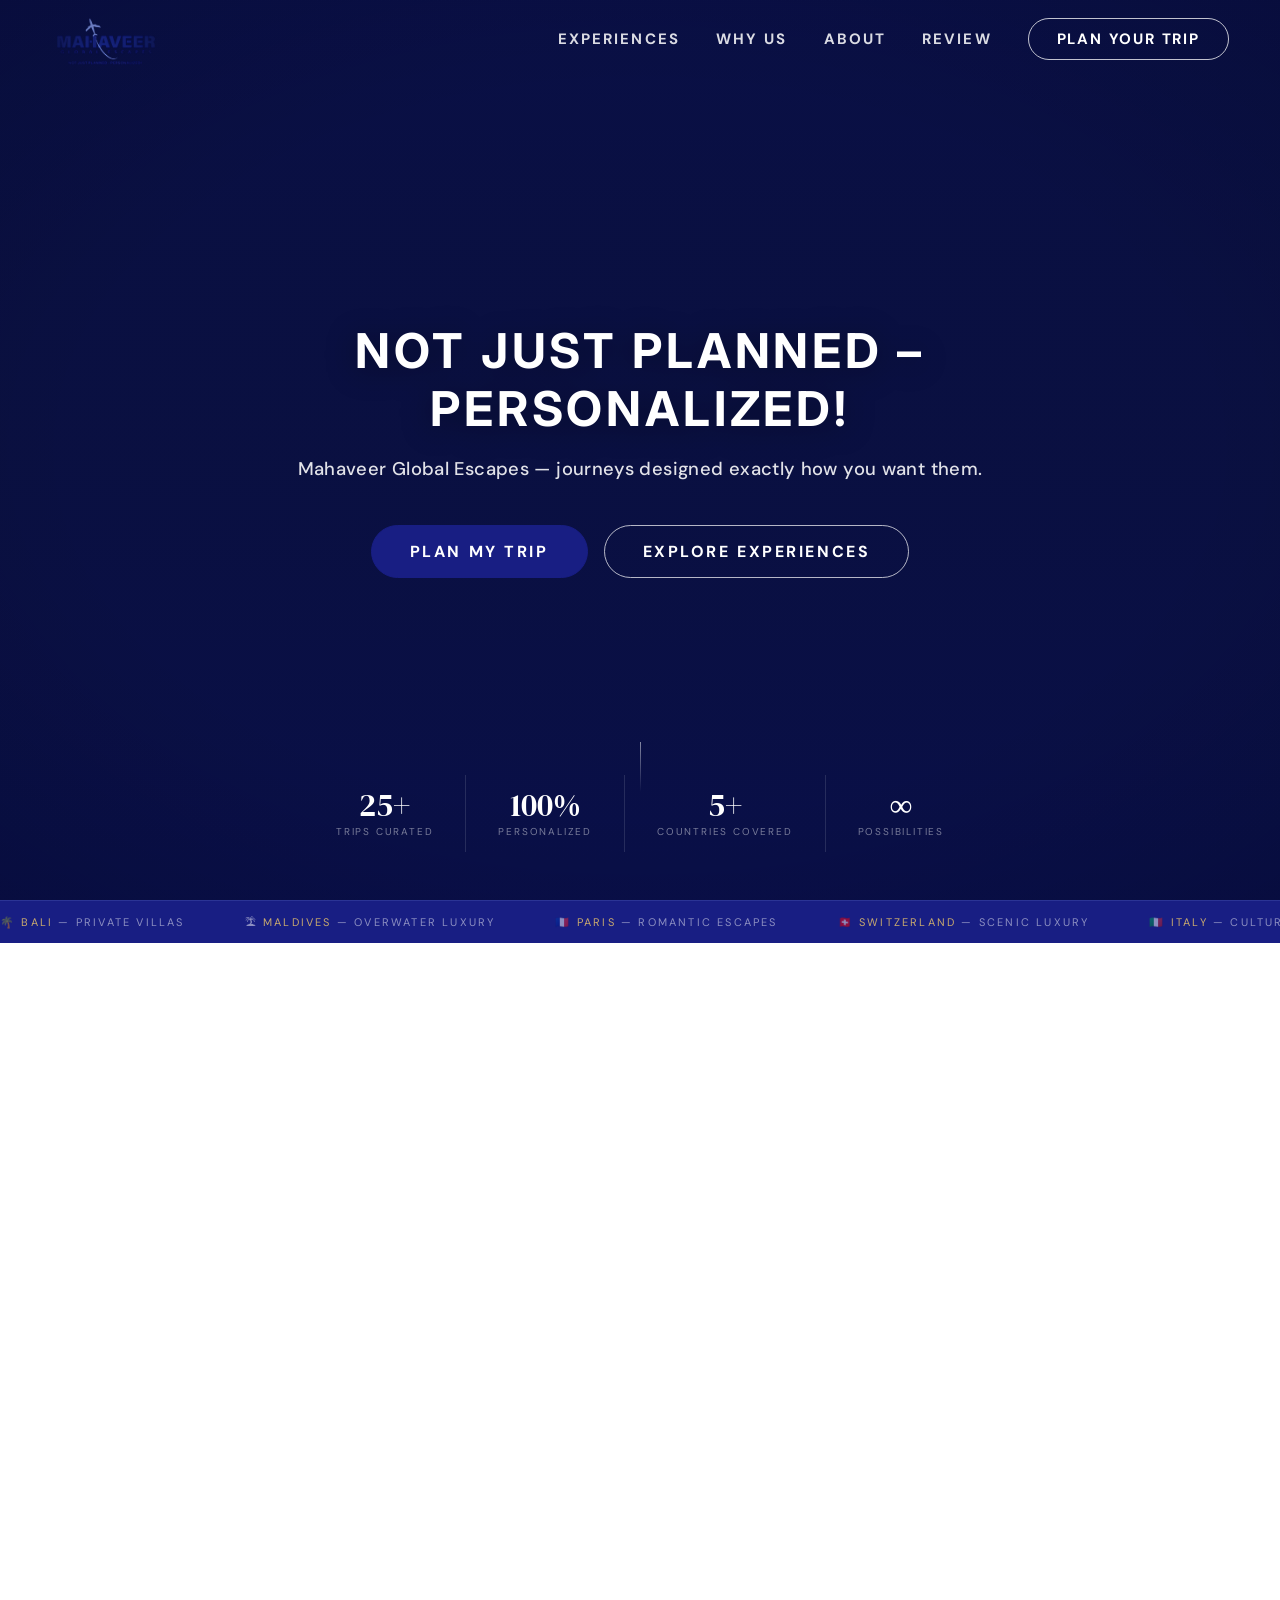
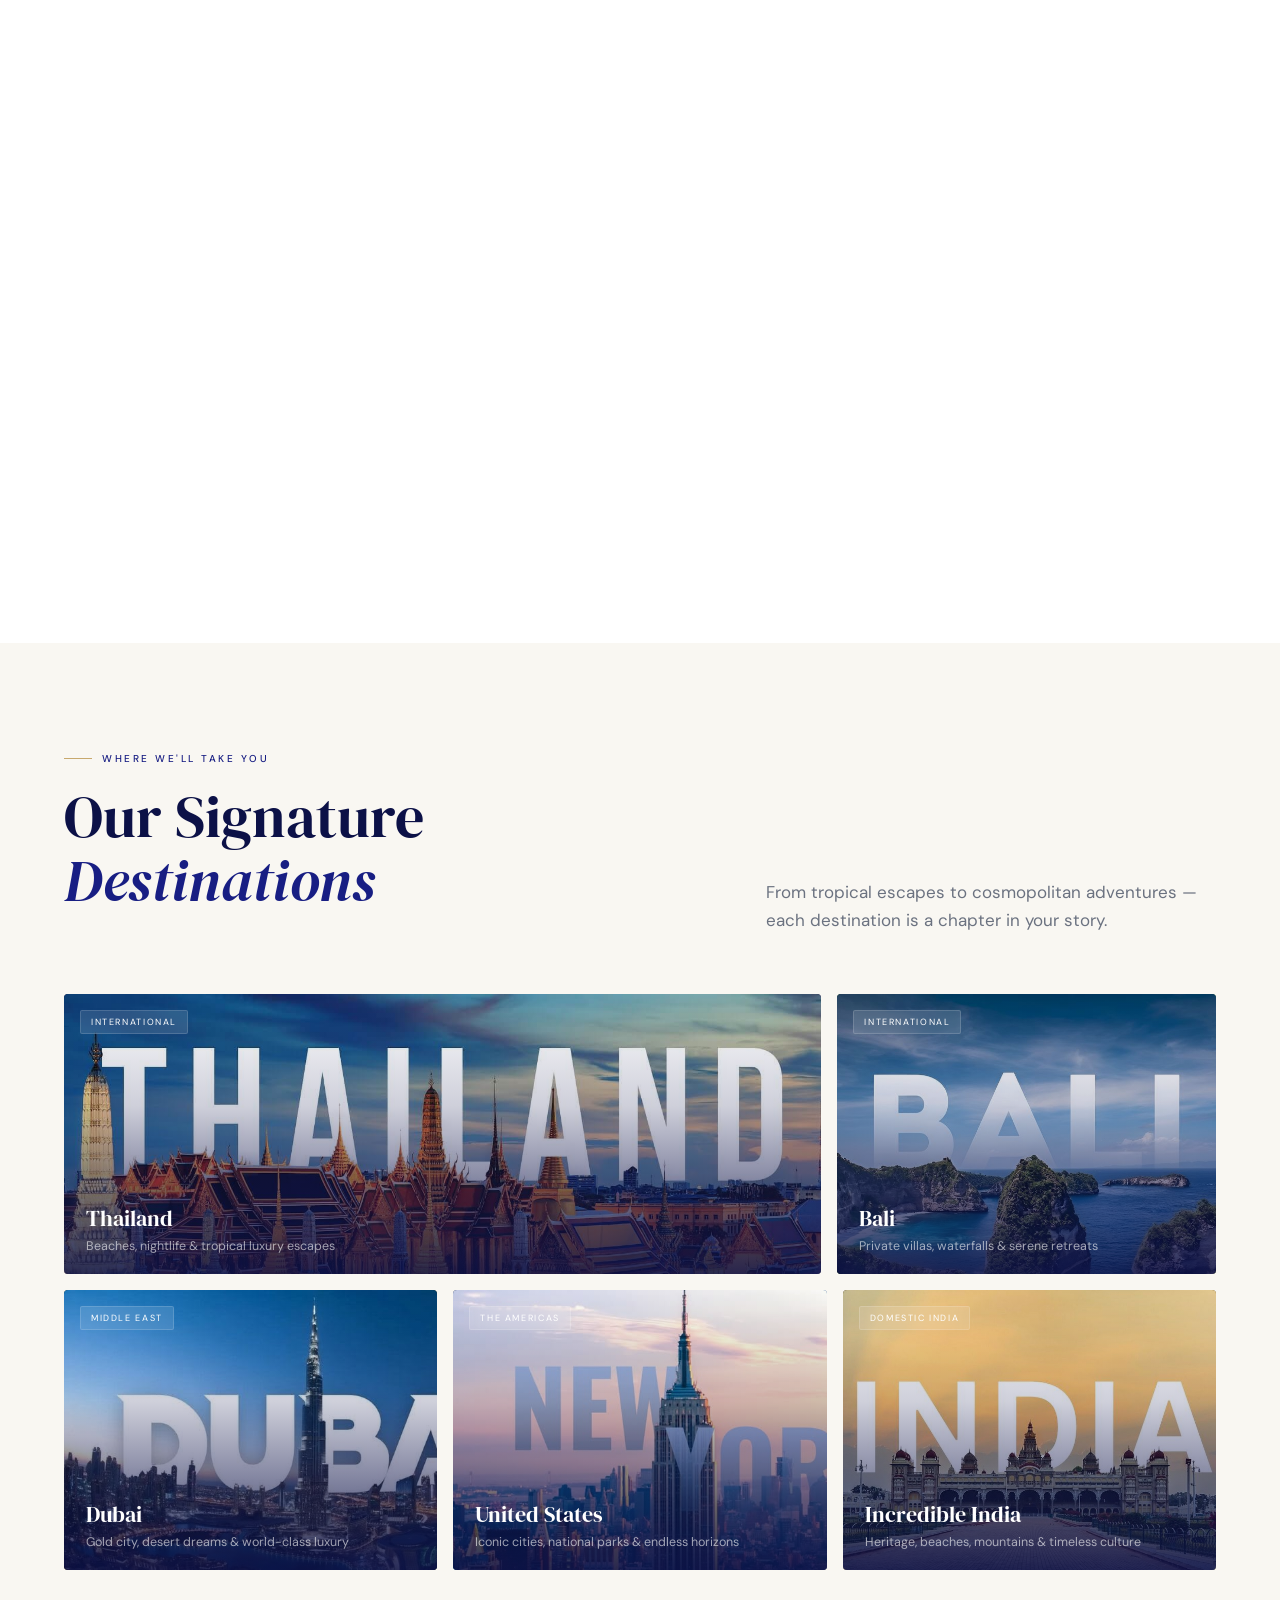
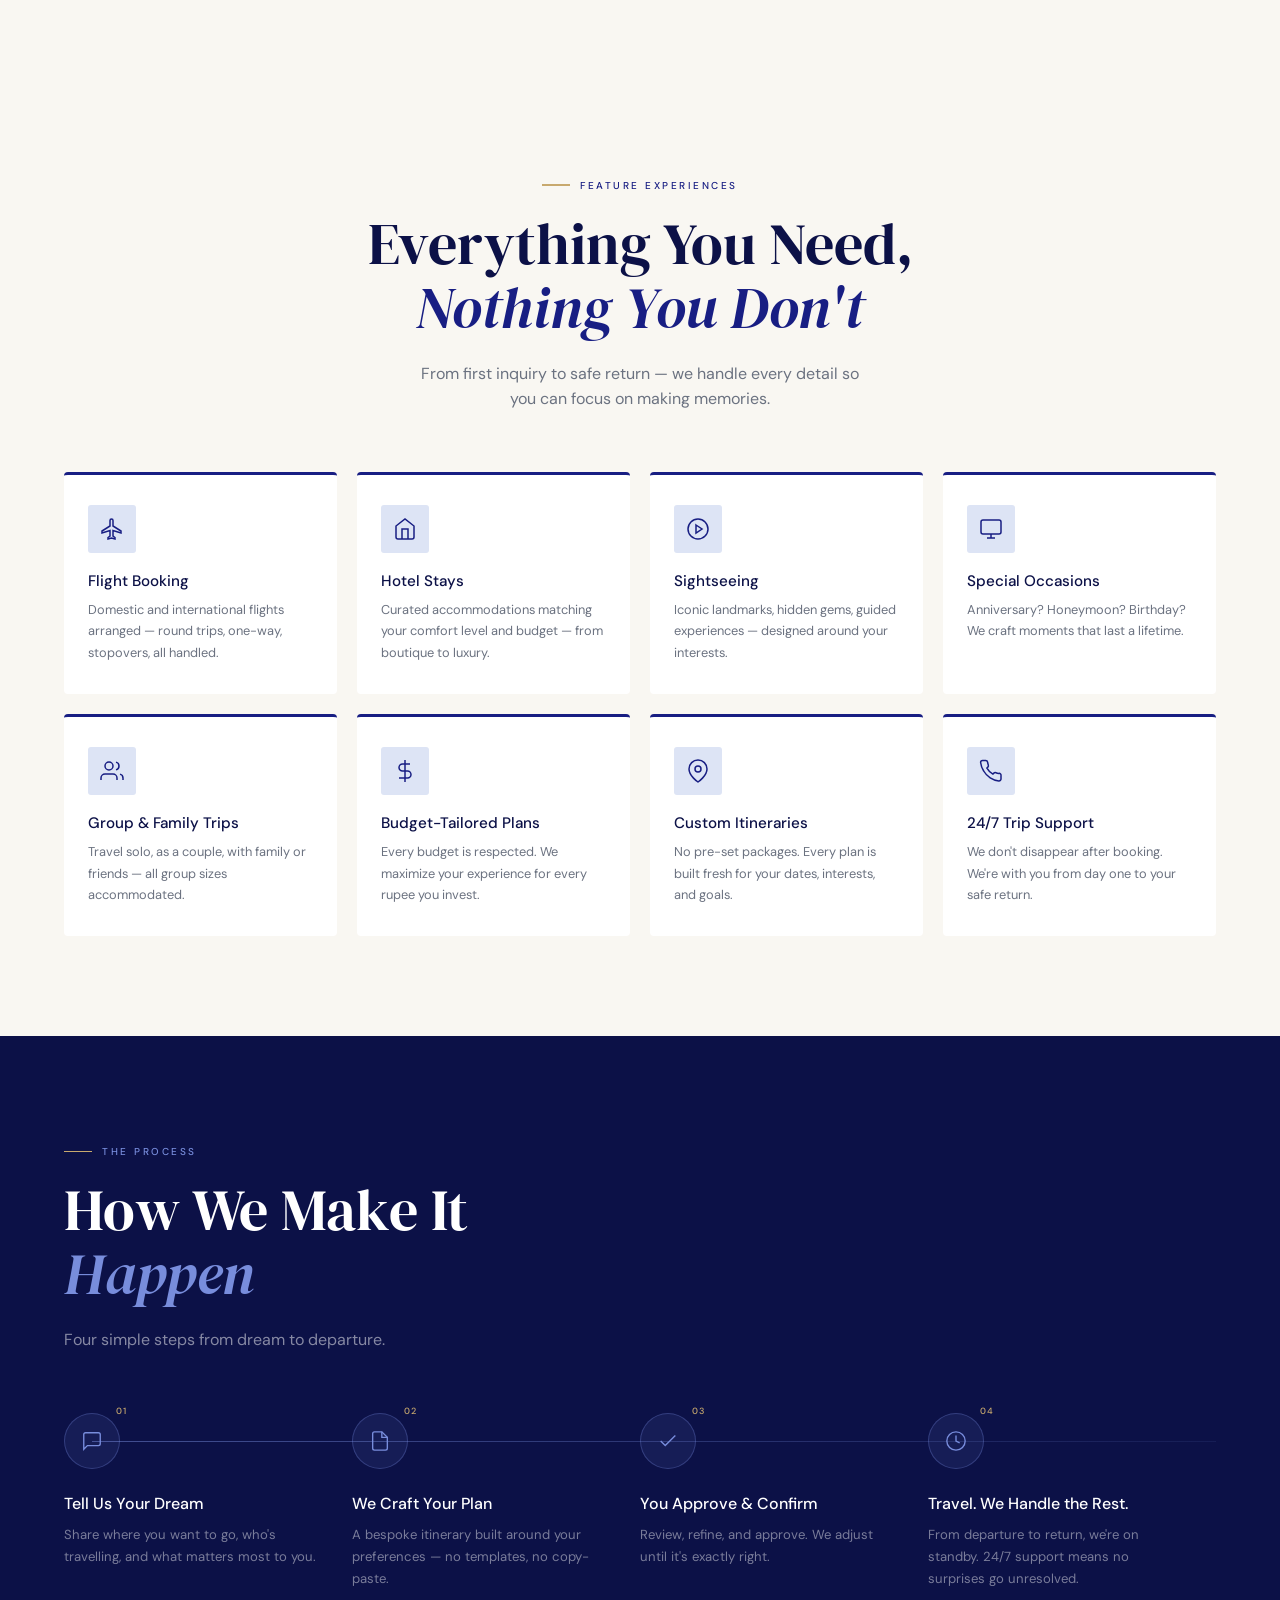
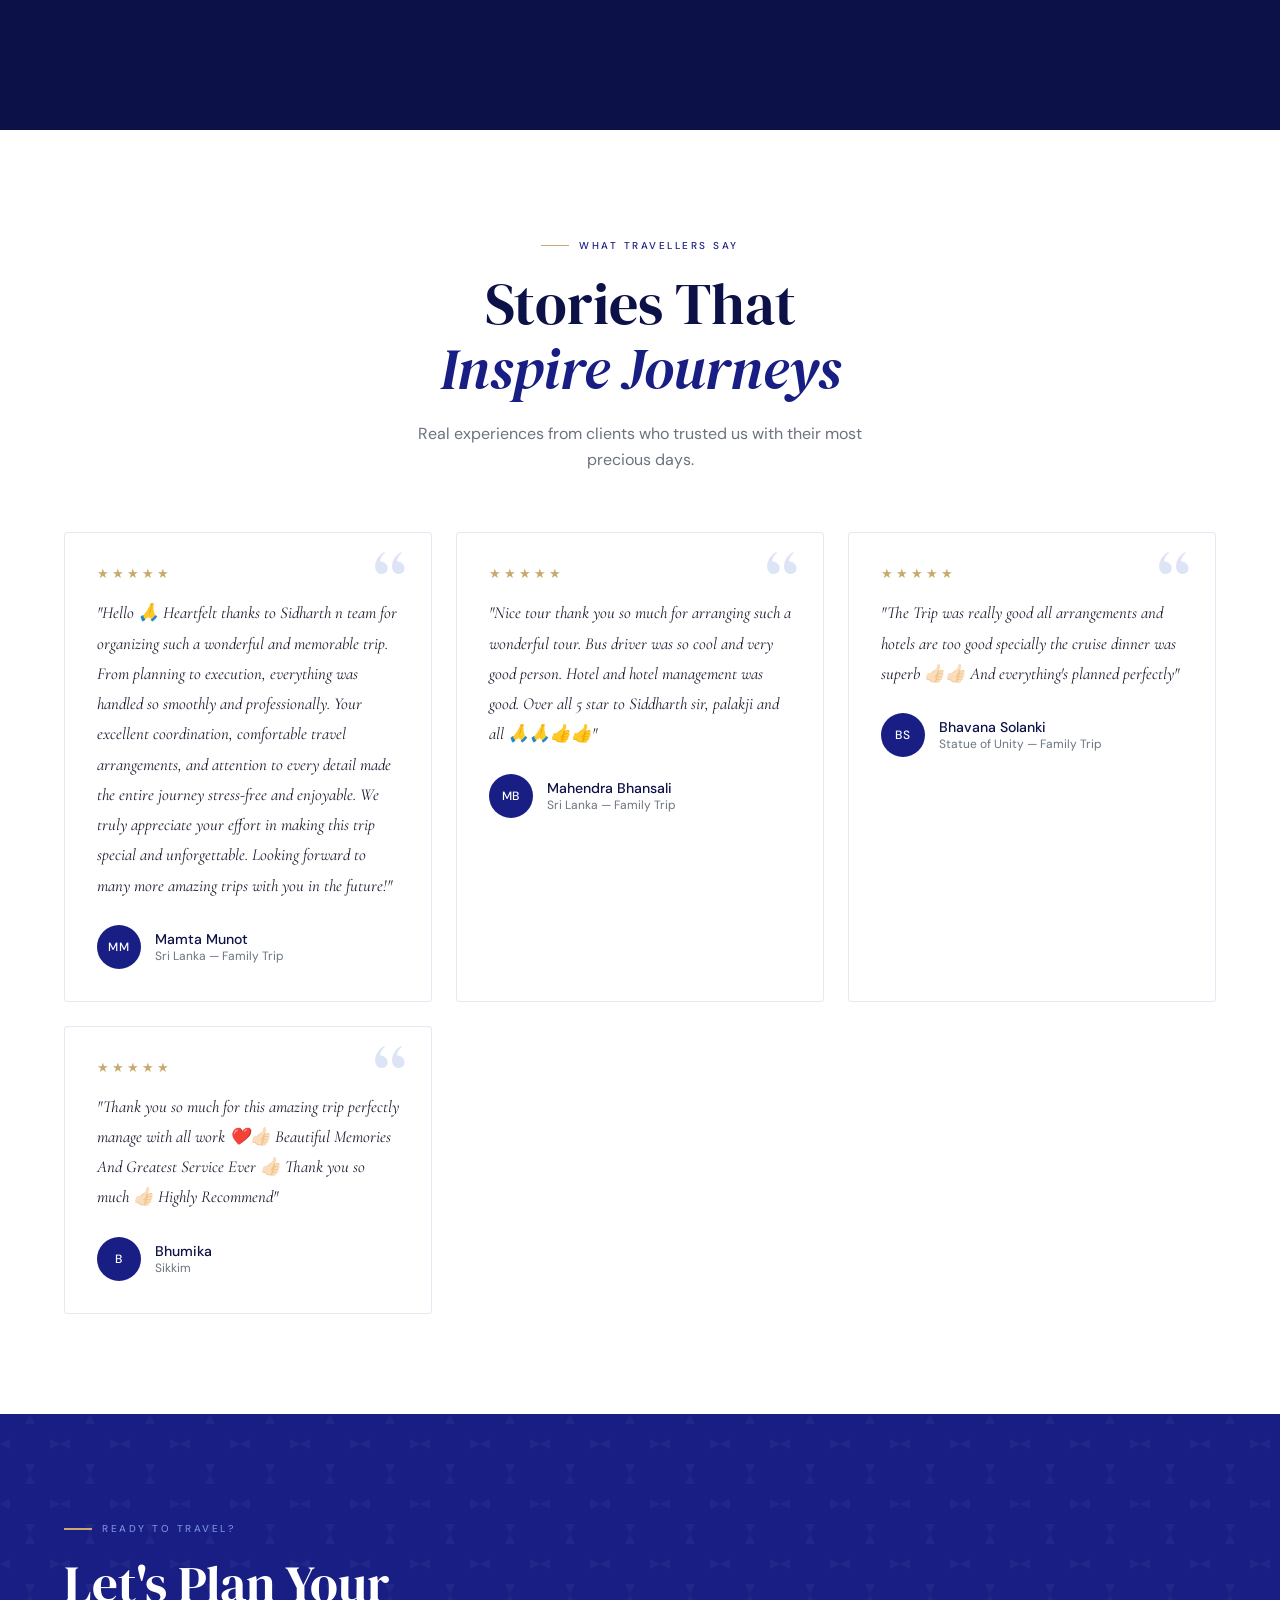
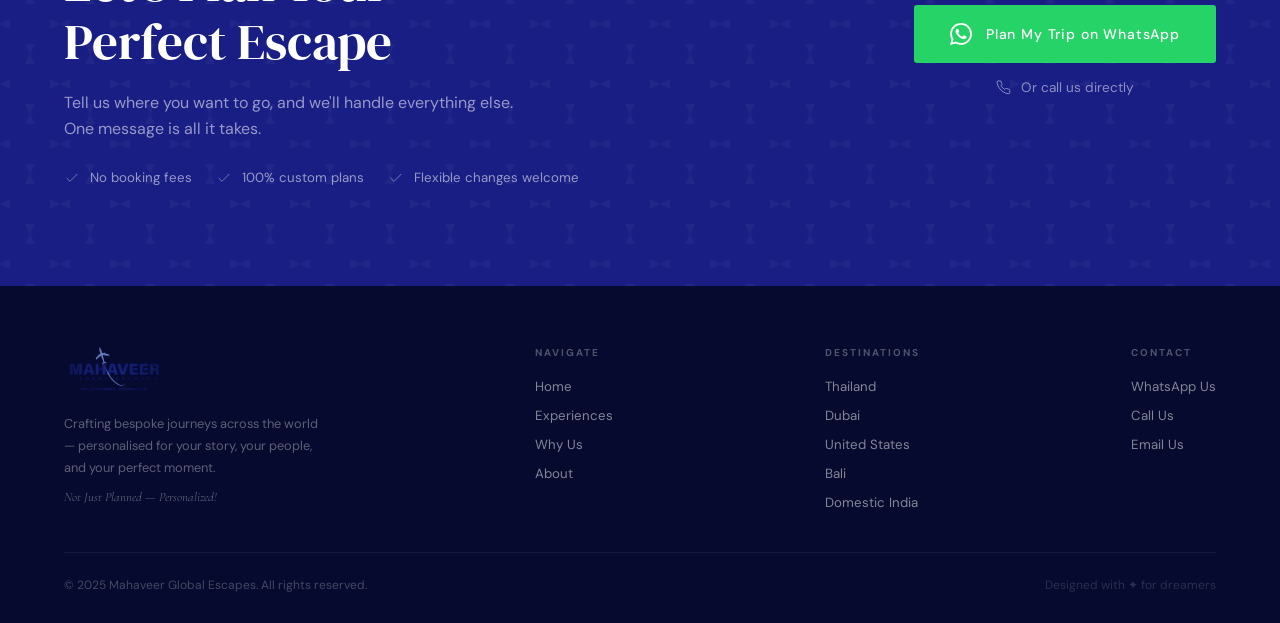
==== index.html @ b415dab3 "Update index.html" ====
<!DOCTYPE html>
<html lang="en">
<head>
<meta charset="UTF-8">
<meta name="viewport" content="width=device-width, initial-scale=1.0">
<title>Mahaveer Global Escapes — Not Just Planned, Personalized</title>
<link href="https://fonts.googleapis.com/css2?family=DM+Serif+Display:ital@0;1&family=DM+Sans:wght@300;400;500;600&family=Cormorant+Garamond:ital,wght@1,400;1,500&display=swap" rel="stylesheet">
<link href="https://fonts.googleapis.com/css2?family=Montserrat:wght@600;700;800&display=swap" rel="stylesheet">
<link href="https://fonts.googleapis.com/css2?family=Inter:wght@400;500;600;700;800&display=swap" rel="stylesheet">
<style>
:root {
  --navy: #181e83;
  --sky: #788ddc;
  --white: #ffffff;
  --cream: #f9f7f2;
  --dark: #0c1147;
  --gold: #c8a96e;
  --light-sky: #dde4f5;
  --text-dark: #1a1a2e;
  --text-muted: #6b7280;
}
*, *::before, *::after { margin: 0; padding: 0; box-sizing: border-box; }
html { scroll-behavior: smooth; }
body { font-family: 'DM Sans', sans-serif; color: var(--text-dark); background: var(--white); overflow-x: hidden; cursor: default; }

/* ── NAV ── */
nav {
  position: fixed; top: 0; left: 0; right: 0; z-index: 1000;
  padding: 0 4%; display: flex; align-items: center;
  justify-content: space-between; height: 76px;
  background: transparent;
  transition: background 0.5s, backdrop-filter 0.5s, box-shadow 0.5s;
}
nav.scrolled {
  background: rgba(15,20,100,0.35);
  backdrop-filter: blur(20px); -webkit-backdrop-filter: blur(20px);
  border-bottom: 1px solid rgba(255,255,255,0.08);
}
.nav-logo { cursor: default; margin-top: 7px; flex-shrink: 0; }
.nav-logo img { height: 50px; object-fit: contain; display: block; }
.nav-logo-text { color: white; font-weight: 800; font-size: 1.1rem; letter-spacing: 0.08em; }
.nav-right { display: flex; align-items: center; gap: 40px; }
.nav-links { display: flex; gap: 36px; list-style: none; align-items: center; }
.nav-links a { color: var(--white); text-decoration: none; font-size: 15px; font-weight: 700; letter-spacing: 0.14em; text-transform: uppercase; opacity: 0.85; transition: opacity 0.2s; white-space: nowrap; }
.nav-links a:hover, .nav-links a.active { opacity: 1; }
.nav-cta { background: transparent !important; color: var(--white) !important; border: 1.5px solid rgba(255,255,255,0.75) !important; padding: 10px 28px !important; border-radius: 100px !important; font-size: 15px !important; font-weight: 700 !important; letter-spacing: 0.12em !important; text-transform: uppercase !important; opacity: 1 !important; transition: background 0.25s, border-color 0.25s !important; }
.nav-cta:hover { background: rgba(255,255,255,0.15) !important; border-color: white !important; }

/* ── HAMBURGER ── */
.hamburger { display: none; flex-direction: column; gap: 5px; cursor: pointer; padding: 8px; z-index: 1100; background: none; border: none; outline: none; }
.hamburger span { width: 24px; height: 1.5px; background: white; display: block; transition: all 0.3s; }
.hamburger.open span:nth-child(1) { transform: translateY(6.5px) rotate(45deg); }
.hamburger.open span:nth-child(2) { opacity: 0; transform: scaleX(0); }
.hamburger.open span:nth-child(3) { transform: translateY(-6.5px) rotate(-45deg); }

/* ── MOBILE NAV DRAWER ── */
.mobile-nav { display: none; position: fixed; top: 0; left: 0; right: 0; bottom: 0; z-index: 999; background: rgba(8,14,80,0.97); backdrop-filter: blur(20px); -webkit-backdrop-filter: blur(20px); flex-direction: column; align-items: center; justify-content: center; gap: 32px; opacity: 0; pointer-events: none; transition: opacity 0.35s ease; }
.mobile-nav.open { opacity: 1; pointer-events: all; }
.mobile-nav ul { list-style: none; display: flex; flex-direction: column; align-items: center; gap: 28px; }
.mobile-nav ul a { color: white; text-decoration: none; font-size: 1.35rem; font-weight: 700; letter-spacing: 0.14em; text-transform: uppercase; opacity: 0.85; transition: opacity 0.2s; }
.mobile-nav ul a:hover { opacity: 1; }
.mobile-nav .mobile-cta { margin-top: 12px; background: transparent; color: white; border: 1.5px solid rgba(255,255,255,0.7); padding: 14px 40px; border-radius: 100px; font-size: 1rem; font-weight: 700; letter-spacing: 0.12em; text-transform: uppercase; text-decoration: none; display: inline-block; transition: background 0.25s; }
.mobile-nav .mobile-cta:hover { background: rgba(255,255,255,0.12); }

/* ── HERO ── */
.hero { position: relative; min-height: 100vh; display: flex; align-items: center; justify-content: center; overflow: hidden; background: #0a1040; }
.hero-photo { position: absolute; inset: 0; background-image: url('https://images.unsplash.com/photo-1507525428034-b723cf961d3e?w=1920&q=85&auto=format&fit=crop'); background-size: cover; background-position: center 40%; animation: slowZoom 20s ease-in-out infinite alternate; }
@keyframes slowZoom { from { transform: scale(1.04); } to { transform: scale(1.10); } }
.hero-overlay { position: absolute; inset: 0; background: linear-gradient(to bottom, rgba(8,14,80,0.38) 0%, rgba(8,14,80,0.10) 28%, rgba(8,14,80,0.08) 50%, rgba(8,14,80,0.30) 80%, rgba(8,14,80,0.55) 100%); }
.hero-vignette { position: absolute; inset: 0; background: radial-gradient(ellipse 110% 100% at 50% 50%, transparent 40%, rgba(0,0,0,0.28) 100%); }
.hero-content { position: relative; z-index: 2; text-align: center; padding: 0 5%; max-width: 1100px; margin: 0 auto; }
.hero-title { font-family: 'Inter', serif; font-size: clamp(1.6rem, 4vw, 3rem); font-weight: 700; color: var(--white); line-height: 1.2; letter-spacing: 0.08em; margin-bottom: 20px; text-transform: uppercase; text-shadow: 0 4px 30px rgba(0,0,0,0.4); }
.hero-subtitle { font-size: clamp(0.9rem, 1.5vw, 1.15rem); font-weight: 500; color: rgba(255,255,255,0.88); letter-spacing: 0.02em; margin-bottom: 44px; opacity: 0; animation: fadeUp 0.9s 0.55s ease forwards; }
.hero-actions { display: flex; gap: 16px; justify-content: center; flex-wrap: wrap; opacity: 0; animation: fadeUp 0.9s 0.8s ease forwards; }
.btn-primary { background: var(--navy); color: var(--white); border: 1.5px solid var(--navy); padding: 15px 38px; font-family: 'DM Sans', sans-serif; font-size: 16px; letter-spacing: 0.16em; text-transform: uppercase; font-weight: 700; cursor: default; text-decoration: none; transition: background 0.22s, transform 0.15s; border-radius: 100px; display: inline-flex; align-items: center; gap: 10px; }
.btn-primary:hover { background: #242ead; border-color: #242ead; transform: translateY(-2px); }
.btn-outline { background: transparent; color: var(--white); border: 1.5px solid rgba(255,255,255,0.7); padding: 15px 38px; font-family: 'DM Sans', sans-serif; font-size: 16px; letter-spacing: 0.16em; text-transform: uppercase; font-weight: 700; cursor: default; text-decoration: none; transition: border-color 0.22s, background 0.22s, transform 0.15s; border-radius: 100px; display: inline-flex; align-items: center; gap: 10px; }
.btn-outline:hover { border-color: white; background: rgba(255,255,255,0.12); transform: translateY(-2px); }
.hero-stats { position: absolute; bottom: 48px; left: 0; right: 0; display: flex; justify-content: center; gap: 0; z-index: 3; opacity: 0; animation: fadeUp 0.9s 1.1s ease forwards; }
.stat-pill { padding: 14px 32px; border-right: 1px solid rgba(255,255,255,0.12); text-align: center; }
.stat-pill:last-child { border-right: none; }
.stat-num { font-family: 'DM Serif Display', serif; font-size: 2rem; font-weight: 400; color: var(--white); line-height: 1; }
.stat-label { font-size: 10px; letter-spacing: 0.18em; text-transform: uppercase; color: rgba(255,255,255,0.45); margin-top: 4px; }
.scroll-hint { position: absolute; bottom: 108px; left: 50%; transform: translateX(-50%); display: flex; flex-direction: column; align-items: center; gap: 8px; opacity: 0; animation: fadeUp 1s 1.3s ease forwards; }
.scroll-line { width: 1px; height: 50px; background: linear-gradient(to bottom, rgba(255,255,255,0.5), transparent); animation: scrollDown 2s ease infinite; }
@keyframes scrollDown { 0% { transform: scaleY(0); transform-origin: top; } 50% { transform: scaleY(1); transform-origin: top; } 51% { transform: scaleY(1); transform-origin: bottom; } 100% { transform: scaleY(0); transform-origin: bottom; } }
@keyframes fadeUp { from { opacity: 0; transform: translateY(30px); } to { opacity: 1; transform: translateY(0); } }

/* ── MARQUEE ── */
.marquee-strip { background: var(--navy); padding: 14px 0; overflow: hidden; border-top: 1px solid rgba(120,141,220,0.2); }
.marquee-inner { display: flex; gap: 60px; white-space: nowrap; animation: marquee 28s linear infinite; }
.marquee-inner span { font-size: 11px; letter-spacing: 0.2em; text-transform: uppercase; color: rgba(255,255,255,0.5); flex-shrink: 0; }
.marquee-inner span b { color: var(--gold); font-weight: 400; }
@keyframes marquee { from { transform: translateX(0); } to { transform: translateX(-50%); } }

/* ── STORY — DESKTOP ── */
.story-wrapper { position: relative; height: 500vh; }
.story-scroll-container { position: sticky; top: 0; height: 100vh; display: flex; overflow: hidden; }
.story-panel { min-width: 100vw; height: 100vh; flex-shrink: 0; display: flex; align-items: center; justify-content: center; }
#about { padding: 0; margin: 0; }
.story-scroll-container { height: 100vh; display: flex; overflow-x: scroll; overflow-y: hidden; scroll-snap-type: x mandatory; scroll-behavior: smooth; }
.story-scroll-container::-webkit-scrollbar { display: none; }
.story-panel { height: 100vh; scroll-snap-align: start; display: flex; align-items: center; justify-content: center; text-align: center; padding: 0 8%; background: var(--dark); position: relative; }
.story-panel:nth-child(2) { background: #0f1550; }
.story-panel:nth-child(3) { background: #0c1147; }
.story-line { font-family: 'DM Serif Display', serif; font-size: clamp(1.6rem, 3.2vw, 3rem); font-weight: 400; color: white; line-height: 1.4; letter-spacing: -0.01em; max-width: 900px; margin: 0 auto; }
.story-line span { display: inline-block; opacity: 0; transform: translateY(40px); filter: blur(8px); transition: opacity 0.65s cubic-bezier(0.22,1,0.36,1), transform 0.65s cubic-bezier(0.22,1,0.36,1), filter 0.65s cubic-bezier(0.22,1,0.36,1); }
.story-line span.show { opacity: 1; transform: translateY(0); filter: blur(0); }
.story-line .highlight { color: var(--sky); font-style: italic; }
.story-panel-dot { position: absolute; right: 40px; top: 50%; transform: translateY(-50%); display: flex; flex-direction: column; gap: 8px; }
.story-panel-dot span { width: 6px; height: 6px; border-radius: 50%; background: rgba(255,255,255,0.2); display: block; transition: background 0.3s, transform 0.3s; }
.story-panel-dot span.active { background: var(--sky); transform: scale(1.4); }

/* ── SECTION BASE ── */
section { padding: 100px 5%; }
.section-label { display: inline-flex; align-items: center; gap: 10px; font-size: 10px; letter-spacing: 0.25em; text-transform: uppercase; color: var(--navy); margin-bottom: 20px; font-weight: 500; }
.section-label::before { content: ''; width: 28px; height: 1.5px; background: var(--gold); }
.section-title { font-family: 'DM Serif Display', serif; font-size: clamp(2.2rem, 4.5vw, 3.8rem); font-weight: 400; line-height: 1.12; color: var(--dark); margin-bottom: 20px; }
.section-title em { font-style: italic; color: var(--navy); }
.section-body { font-size: 1rem; line-height: 1.6; color: var(--text-muted); max-width: 450px; }

/* ── DESTINATIONS ── */
.destinations { background: var(--cream); }
.dest-intro { display: flex; justify-content: space-between; align-items: flex-end; margin-bottom: 60px; flex-wrap: wrap; gap: 24px; }
.destinations-layout { display: flex; flex-direction: column; gap: 16px; }
.top-row { display: grid; grid-template-columns: 2fr 1fr; gap: 16px; }
.bottom-row { display: grid; grid-template-columns: 1fr 1fr 1fr; gap: 16px; }
.dest-card { height: 280px; position: relative; overflow: hidden; border-radius: 4px; cursor: default; }
.dest-card-inner { position: relative; width: 100%; height: 100%; background: var(--navy); transition: transform 0.5s cubic-bezier(0.25,0.46,0.45,0.94); display: block; text-decoration: none; color: inherit; }
.dest-card:hover .dest-card-inner { transform: scale(1.03); }
.dest-image { position: absolute; inset: 0; background-size: cover; transition: transform .6s ease; }
.dest-card:hover .dest-image { transform: scale(1.08); }
.dest-overlay { position: absolute; inset: 0; background: linear-gradient(to top, rgba(12,17,71,0.88) 0%, rgba(12,17,71,0.2) 60%, transparent 100%); }
.dest-tag { position: absolute; top: 16px; left: 16px; background: rgba(255,255,255,0.12); backdrop-filter: blur(8px); color: white; font-size: 9px; letter-spacing: 0.18em; text-transform: uppercase; padding: 5px 10px; border-radius: 2px; border: 1px solid rgba(255,255,255,0.15); }
.dest-info { position: absolute; bottom: 0; left: 0; right: 0; padding: 20px 22px; }
.dest-info h3 { font-family: 'DM Serif Display', serif; font-size: 1.4rem; font-weight: 400; color: white; margin-bottom: 4px; }
.dest-info p { font-size: 0.78rem; color: rgba(255,255,255,0.6); }
.dest-arrow { position: absolute; bottom: 20px; right: 20px; width: 36px; height: 36px; border-radius: 50%; background: var(--gold); display: flex; align-items: center; justify-content: center; transform: translateX(10px); opacity: 0; transition: transform 0.3s, opacity 0.3s; }
.dest-card:hover .dest-arrow { transform: translateX(0); opacity: 1; }
.dest-thailand .dest-image { background-image: url("Images/Thailand.jpg"); }
.dest-bali    .dest-image { background-image: url("Images/Bali.jpg"); }
.dest-dubai   .dest-image { background-image: url("Images/Dubai.jpg"); }
.dest-usa     .dest-image { background-image: url("Images/USA.jpg"); }
.dest-india   .dest-image { background-image: url("Images/India.jpg"); }
.dest-thailand { background: linear-gradient(135deg, #1a0a2e 0%, #2d1458 50%, #1a0a2e 100%); }
.dest-dubai    { background: linear-gradient(135deg, #1a1200 0%, #3d2c00 50%, #1a1200 100%); }
.dest-usa      { background: linear-gradient(135deg, #001233 0%, #023e8a 50%, #001233 100%); }
.dest-bali     { background: linear-gradient(135deg, #003300 0%, #1b5e20 50%, #003300 100%); }
.dest-india    { background: linear-gradient(135deg, #2e1a00 0%, #5c3d00 50%, #2e1a00 100%); }

/* ── SERVICES ── */
.services-section { background: var(--cream); }
.services-grid { display: grid; grid-template-columns: repeat(4,1fr); gap: 20px; margin-top: 60px; }
.service-card { padding: 30px 24px; background: white; border-radius: 4px; border-top: 3px solid var(--navy); transition: transform 0.2s, box-shadow 0.2s; }
.service-card:hover { transform: translateY(-6px); box-shadow: 0 20px 40px rgba(24,30,131,0.08); }
.service-icon { width: 48px; height: 48px; background: var(--light-sky); border-radius: 3px; display: flex; align-items: center; justify-content: center; margin-bottom: 18px; }
.service-icon svg { width: 24px; height: 24px; stroke: var(--navy); fill: none; stroke-width: 1.5; }
.service-card h4 { font-size: 0.95rem; font-weight: 500; color: var(--dark); margin-bottom: 8px; }
.service-card p { font-size: 0.8rem; color: var(--text-muted); line-height: 1.7; }

/* ── HOW IT WORKS ── */
.how-section { background: var(--dark); }
.how-section .section-label { color: var(--sky); }
.how-section .section-title { color: var(--white); }
.how-section .section-title em { color: var(--sky); }
.how-section .section-body { color: rgba(255,255,255,0.5); }
.steps-container { margin-top: 60px; position: relative; }
.steps-line { position: absolute; top: 28px; left: 28px; right: 0; height: 1px; background: linear-gradient(to right, rgba(120,141,220,0.5), rgba(120,141,220,0.1)); }
.steps-grid { display: grid; grid-template-columns: repeat(4,1fr); gap: 0; }
.step { padding: 0 32px 40px 0; position: relative; opacity: 0; transform: translateY(20px); transition: opacity 0.5s, transform 0.5s; }
.step.visible { opacity: 1; transform: translateY(0); }
.step-dot { width: 56px; height: 56px; border-radius: 50%; background: rgba(120,141,220,0.1); border: 1px solid rgba(120,141,220,0.3); display: flex; align-items: center; justify-content: center; margin-bottom: 24px; transition: background 0.2s, border-color 0.2s; }
.step:hover .step-dot { background: var(--navy); border-color: var(--sky); }
.step-dot svg { width: 22px; height: 22px; stroke: var(--sky); fill: none; stroke-width: 1.5; }
.step-num { position: absolute; top: -8px; left: 52px; font-size: 9px; letter-spacing: 0.1em; color: var(--gold); font-weight: 500; }
.step h4 { font-size: 1rem; font-weight: 500; color: white; margin-bottom: 10px; }
.step p { font-size: 0.82rem; color: rgba(255,255,255,0.45); line-height: 1.7; }

/* ── TESTIMONIALS ── */
.testimonials-section { padding: 100px 5%; }
.testimonials-header { text-align: center; margin-bottom: 60px; }
.testimonials-header .section-label { justify-content: center; }
.testimonials-header .section-body { margin: 0 auto; text-align: center; }
.testimonials-grid { display: grid; grid-template-columns: repeat(3,1fr); gap: 24px; }
.testimonial-card { padding: 32px; border: 1px solid rgba(24,30,131,0.1); border-radius: 4px; position: relative; transition: border-color 0.3s, transform 0.2s; background: white; }
.testimonial-card:hover { border-color: var(--sky); transform: translateY(-4px); }
.testimonial-card::before { content: '\201C'; font-family: 'DM Serif Display', serif; font-size: 5rem; color: var(--light-sky); position: absolute; top: 10px; right: 24px; line-height: 1; }
.testimonial-text { font-family: 'Cormorant Garamond', serif; font-size: 1.05rem; line-height: 1.8; font-style: italic; color: var(--text-dark); margin-bottom: 24px; }
.testimonial-author { display: flex; align-items: center; gap: 14px; }
.author-avatar { width: 44px; height: 44px; border-radius: 50%; background: var(--navy); display: flex; align-items: center; justify-content: center; font-size: 0.75rem; color: white; font-weight: 500; letter-spacing: 0.05em; }
.author-name { font-size: 0.88rem; font-weight: 500; color: var(--dark); }
.author-trip { font-size: 0.75rem; color: var(--text-muted); }
.stars-row { display: flex; gap: 3px; margin-bottom: 16px; }
.stars-row span { color: var(--gold); font-size: 13px; }

/* ── CTA ── */
.cta-section { background: var(--navy); padding: 100px 5%; position: relative; overflow: hidden; }
.cta-bg-pattern { position: absolute; inset: 0; pointer-events: none; opacity: 0.04; background-image: url("data:image/svg+xml,%3Csvg width='60' height='60' viewBox='0 0 60 60' xmlns='http://www.w3.org/2000/svg'%3E%3Cg fill='%23ffffff'%3E%3Cpath d='M30 0L35 10H25L30 0zm0 60L25 50H35L30 60zM0 30L10 25V35L0 30zm60 0L50 35V25L60 30z'/%3E%3C/g%3E%3C/svg%3E"); }
.cta-inner { position: relative; z-index: 1; display: flex; align-items: center; justify-content: space-between; gap: 60px; flex-wrap: wrap; }
.cta-text .section-label { color: var(--sky); }
.cta-text .section-title { color: white; }
.cta-text .section-body { color: rgba(255,255,255,0.55); max-width: 480px; }
.cta-actions { display: flex; flex-direction: column; gap: 16px; flex-shrink: 0; }
.whatsapp-btn { display: inline-flex; align-items: center; gap: 14px; background: #25D366; color: white; text-decoration: none; padding: 18px 36px; border-radius: 3px; font-size: 14px; font-weight: 500; letter-spacing: 0.06em; transition: background 0.2s, transform 0.15s; cursor: default; white-space: nowrap; }
.whatsapp-btn:hover { background: #1dbd5a; transform: translateY(-2px); }
.whatsapp-btn svg { width: 22px; height: 22px; fill: white; flex-shrink: 0; }
.call-link { display: inline-flex; align-items: center; gap: 10px; color: rgba(255,255,255,0.5); text-decoration: none; font-size: 0.85rem; transition: color 0.2s; cursor: default; justify-content: center; }
.call-link:hover { color: rgba(255,255,255,0.9); }

/* ── FOOTER ── */
footer { background: #060a2e; padding: 60px 5% 30px; }
.footer-top { display: flex; justify-content: space-between; align-items: flex-start; gap: 40px; flex-wrap: wrap; margin-bottom: 40px; }
.footer-brand img { height: 46px; margin-bottom: 16px; }
.footer-brand p { font-size: 0.8rem; color: rgba(255,255,255,0.35); max-width: 260px; line-height: 1.7; }
.footer-tagline { font-family: 'Cormorant Garamond', serif; font-style: italic; font-size: 0.9rem; color: var(--gold); margin-top: 8px; }
.footer-links h5 { font-size: 10px; letter-spacing: 0.2em; text-transform: uppercase; color: rgba(255,255,255,0.3); margin-bottom: 16px; }
.footer-links ul { list-style: none; display: flex; flex-direction: column; gap: 8px; }
.footer-links li a { font-size: 0.83rem; color: rgba(255,255,255,0.5); text-decoration: none; transition: color 0.2s; }
.footer-links li a:hover { color: var(--sky); }
.footer-bottom { border-top: 1px solid rgba(255,255,255,0.06); padding-top: 24px; display: flex; justify-content: space-between; align-items: center; flex-wrap: wrap; gap: 12px; }
.footer-bottom p { font-size: 0.75rem; color: rgba(255,255,255,0.25); }
.footer-bottom span { font-size: 0.75rem; color: rgba(255,255,255,0.15); }

/* ── STORY PROGRESS BAR (mobile only) ── */
.story-progress-bar {
  display: none; /* hidden on desktop */
  position: absolute;
  bottom: 20px;
  left: 50%;
  transform: translateX(-50%);
  width: 100px;
  height: 2px;
  background: rgba(255,255,255,0.2);
  border-radius: 2px;
  overflow: hidden;
  z-index: 10;
  pointer-events: none;
}
.story-progress-fill {
  height: 100%;
  width: 20%;
  background: rgba(255,255,255,0.85);
  border-radius: 2px;
  transition: width 0.25s ease;
}

/* ── REVEAL ── */
.reveal { opacity: 0; transform: translateY(32px); transition: opacity 0.7s ease, transform 0.7s ease; }
.reveal.visible { opacity: 1; transform: translateY(0); }
#testimonials { scroll-margin-top: 100px; }

/* ════════════════════════════
   TABLET — max-width: 1100px
   ════════════════════════════ */
@media (max-width: 1100px) {
  .nav-right { display: none; }
  .hamburger { display: flex; }
  .mobile-nav { display: flex; }
  .top-row { grid-template-columns: 1fr 1fr; }
  .bottom-row { grid-template-columns: 1fr 1fr; }
  .bottom-row .dest-card:last-child { grid-column: span 2; }
  .services-grid { grid-template-columns: 1fr 1fr; }
  .steps-grid { grid-template-columns: 1fr 1fr; }
  .steps-line { display: none; }
  .testimonials-grid { grid-template-columns: 1fr 1fr; }
  .cta-inner { flex-direction: column; }
  .hero-stats { flex-wrap: wrap; }
  .stat-pill { border-right: none; border-bottom: 1px solid rgba(255,255,255,0.1); }
  .story-panel-dot { display: none; }
}

/* ════════════════════════════
   MOBILE — max-width: 768px
   ════════════════════════════ */
@media (max-width: 768px) {
  nav { padding: 0 5%; height: 64px; }
  .nav-logo img { height: 42px; }
  .hero-title { font-size: clamp(1.3rem, 6vw, 2rem); white-space: normal; letter-spacing: 0.04em; }
  .hero-subtitle { font-size: 0.9rem; padding: 0 4%; }
  .hero-actions { flex-direction: column; align-items: center; gap: 12px; }
  .btn-primary, .btn-outline { width: 100%; max-width: 280px; justify-content: center; font-size: 13px; padding: 14px 28px; }
  .hero-stats { flex-wrap: wrap; bottom: 20px; }
  .stat-pill { border-right: none; border-bottom: 1px solid rgba(255,255,255,0.1); padding: 10px 20px; flex: 1 1 45%; }
  .stat-pill:last-child { border-bottom: none; }
  .stat-num { font-size: 1.5rem; }
  .scroll-hint { display: none; }

  /* Story — disable sticky, use native touch swipe */
  .story-wrapper { height: auto !important; position: relative; }
  .story-scroll-container {
    position: relative !important;
    overflow-x: scroll !important;
    overflow-y: hidden !important;
    scroll-snap-type: x mandatory !important;
    -webkit-overflow-scrolling: touch;
    height: 100vw !important;
    transform: none !important;
  }
  .story-panel { min-width: 100vw !important; height: 100% !important; padding: 40px 8% 80px !important; scroll-snap-align: start !important; }
  .story-line { font-size: clamp(1.2rem, 5vw, 1.7rem) !important; }
  .story-line span { opacity: 1 !important; transform: none !important; filter: none !important; }
  .story-progress-bar { display: block; }
  .story-progress-fill { width: 20%; }

  section { padding: 64px 5%; }
  .section-title { font-size: clamp(1.8rem, 7vw, 2.8rem); white-space: normal; }

  /* Destinations */
  .dest-intro { margin-bottom: 36px; }
  .destinations-layout { display: grid; grid-template-columns: 1fr 1fr; gap: 12px; }
  .top-row, .bottom-row { display: contents; }
  .top-row .dest-card:nth-child(1) { grid-column: 1 / -1; }
  .top-row .dest-card:nth-child(2) { grid-column: 1; }
  .bottom-row .dest-card:nth-child(1) { grid-column: 2; }
  .bottom-row .dest-card:nth-child(2) { grid-column: 1; }
  .bottom-row .dest-card:nth-child(3) { grid-column: 2; }
  .dest-card { height: 190px; }

  .services-section > div { text-align: center; }
  .services-grid { grid-template-columns: 1fr 1fr; gap: 14px; margin-top: 40px; }
  .service-card { padding: 24px 20px; }
  .steps-grid { grid-template-columns: 1fr; gap: 0; }
  .steps-line { display: none; }
  .step { padding: 0 0 32px 0; }
  .steps-container { margin-top: 40px; }
  .testimonials-grid { grid-template-columns: 1fr; }
  .cta-section { padding: 64px 5%; }
  .cta-inner { flex-direction: column; gap: 36px; }
  .cta-actions { width: 100%; }
  .whatsapp-btn { width: 100%; justify-content: center; padding: 16px 24px; }
  .call-link { width: 100%; justify-content: center; }
  .footer-top { flex-direction: column; gap: 32px; }
  .footer-bottom { flex-direction: column; text-align: center; }
}

/* ════════════════════════════
   SMALL MOBILE — max-width: 480px
   ════════════════════════════ */
@media (max-width: 480px) {
  .hero-title { font-size: clamp(1.1rem, 5.5vw, 1.5rem); }
  .dest-card { height: 150px; }
  .services-grid { grid-template-columns: 1fr; }
  .section-title { font-size: clamp(1.6rem, 7vw, 2.2rem); }
  .testimonial-card { padding: 24px; }
  .story-scroll-container { height: 100vw !important; }
}
</style>
</head>
<body>

<!-- ══ NAV ══ -->
<nav id="mainNav">
  <a href="index.html" class="nav-logo">
    <img src="Images/Logo BACKGROUND REMOVED.png" alt="MGE" onerror="this.style.display='none';this.parentElement.innerHTML+='<span class=\'nav-logo-text\'>MGE</span>'">
  </a>
  <div class="nav-right">
    <ul class="nav-links">
      <li><a href="experiences.html">Experiences</a></li>
      <li><a href="why-us.html">Why Us</a></li>
      <li><a href="about.html">About</a></li>
      <li><a href="#testimonials">Review</a></li>
      <li><a href="#plan" class="nav-cta">Plan Your Trip</a></li>
    </ul>
  </div>
  <button class="hamburger" id="hamburger" aria-label="Menu">
    <span></span><span></span><span></span>
  </button>
</nav>

<!-- ══ MOBILE NAV DRAWER ══ -->
<div class="mobile-nav" id="mobileNav">
  <ul>
    <li><a href="experiences.html" class="mobile-nav-link">Experiences</a></li>
    <li><a href="why-us.html" class="mobile-nav-link">Why Us</a></li>
    <li><a href="about.html" class="mobile-nav-link">About</a></li>
    <li><a href="#testimonials" class="mobile-nav-link">Review</a></li>
  </ul>
  <a href="#plan" class="mobile-cta mobile-nav-link">Plan Your Trip</a>
</div>

<!-- ══ HERO ══ -->
<section class="hero">
  <div class="hero-photo"></div>
  <div class="hero-overlay"></div>
  <div class="hero-vignette"></div>
  <div class="hero-content">
    <h1 class="hero-title">Not Just Planned &ndash; Personalized!</h1>
    <p class="hero-subtitle">Mahaveer Global Escapes &mdash; journeys designed exactly how you want them.</p>
    <div class="hero-actions">
      <a href="#plan" class="btn-primary">Plan My Trip</a>
      <a href="experiences.html" class="btn-outline">Explore Experiences</a>
    </div>
  </div>
  <div class="hero-stats">
    <div class="stat-pill"><div class="stat-num">25+</div><div class="stat-label">Trips Curated</div></div>
    <div class="stat-pill"><div class="stat-num">100%</div><div class="stat-label">Personalized</div></div>
    <div class="stat-pill"><div class="stat-num">5+</div><div class="stat-label">Countries Covered</div></div>
    <div class="stat-pill"><div class="stat-num">&#8734;</div><div class="stat-label">Possibilities</div></div>
  </div>
  <div class="scroll-hint"><div class="scroll-line"></div></div>
</section>

<!-- ══ MARQUEE ══ -->
<div class="marquee-strip">
  <div class="marquee-inner">
    <span>🌴 <b>Bali</b> — Private Villas</span><span>🏝 <b>Maldives</b> — Overwater Luxury</span><span>🇫🇷 <b>Paris</b> — Romantic Escapes</span><span>🇨🇭 <b>Switzerland</b> — Scenic Luxury</span><span>🇮🇹 <b>Italy</b> — Culture & Coastlines</span><span>🇯🇵 <b>Japan</b> — Timeless Elegance</span><span>🇬🇷 <b>Santorini</b> — Sunset Views</span><span>🇦🇪 <b>Dubai</b> — Ultra Luxury</span><span>🌍 Curated Experiences Only</span><span>✨ Designed Around You</span><span>🎯 Not Just Planned — Personalized</span>
    <span>🌴 <b>Bali</b> — Private Villas</span><span>🏝 <b>Maldives</b> — Overwater Luxury</span><span>🇫🇷 <b>Paris</b> — Romantic Escapes</span><span>🇨🇭 <b>Switzerland</b> — Scenic Luxury</span><span>🇮🇹 <b>Italy</b> — Culture & Coastlines</span><span>🇯🇵 <b>Japan</b> — Timeless Elegance</span><span>🇬🇷 <b>Santorini</b> — Sunset Views</span><span>🇦🇪 <b>Dubai</b> — Ultra Luxury</span><span>🌍 Curated Experiences Only</span><span>✨ Designed Around You</span><span>🎯 Not Just Planned — Personalized</span>
  </div>
</div>

<!-- ══ STORY ══ -->
<div id="about">
<div class="story-wrapper">
  <div class="story-scroll-container" id="storyContainer">

    <div class="story-panel" data-index="0">
      <h2 class="story-line"><span>We</span>&nbsp;<span>don't</span>&nbsp;<span>plan</span>&nbsp;<span>trips.</span><br><span>We</span>&nbsp;<span class="highlight">design</span>&nbsp;<span>experiences.</span><br><br><span>Every</span>&nbsp;<span>detail</span>&nbsp;<span>is</span>&nbsp;<span>intentional</span>&nbsp;<span>—</span>&nbsp;<span>not</span>&nbsp;<span>accidental.</span></h2>
      <div class="story-panel-dot"><span class="active"></span><span></span><span></span><span></span><span></span></div>
    </div>

    <div class="story-panel" data-index="1">
      <h2 class="story-line"><span>Built</span>&nbsp;<span>around</span>&nbsp;<span class="highlight">you.</span><br><span>Not</span>&nbsp;<span>around</span>&nbsp;<span>packages.</span><br><br><span>Your</span>&nbsp;<span>preferences</span>&nbsp;<span>lead.</span>&nbsp;<span>We</span>&nbsp;<span>follow.</span></h2>
      <div class="story-panel-dot"><span></span><span class="active"></span><span></span><span></span><span></span></div>
    </div>

    <div class="story-panel" data-index="2">
      <h2 class="story-line"><span>No</span>&nbsp;<span>templates.</span><br><span>No</span>&nbsp;<span class="highlight">shortcuts.</span><br><br><span>Every</span>&nbsp;<span>journey</span>&nbsp;<span>starts</span>&nbsp;<span>from</span>&nbsp;<span>scratch.</span></h2>
      <div class="story-panel-dot"><span></span><span></span><span class="active"></span><span></span><span></span></div>
    </div>

    <div class="story-panel" data-index="3">
      <h2 class="story-line"><span>From</span>&nbsp;<span>one</span>&nbsp;<span>traveller</span>&nbsp;<span>to</span>&nbsp;<span>fifty</span>&nbsp;<span>—</span><br><span>every</span>&nbsp;<span>group</span>&nbsp;<span>gets</span>&nbsp;<span>a</span>&nbsp;<span class="highlight">story</span>&nbsp;<span>worth</span>&nbsp;<span>telling.</span></h2>
      <div class="story-panel-dot"><span></span><span></span><span></span><span class="active"></span><span></span></div>
    </div>

    <div class="story-panel" data-index="4">
      <h2 class="story-line"><span>This</span>&nbsp;<span>is</span>&nbsp;<span>not</span>&nbsp;<span>just</span>&nbsp;<span>travel.</span><br><span>This</span>&nbsp;<span>is</span>&nbsp;<span class="highlight">Mahaveer</span>&nbsp;<span>Global</span>&nbsp;<span>Escapes.</span></h2>
      <div class="story-panel-dot"><span></span><span></span><span></span><span></span><span class="active"></span></div>
    </div>

  </div>
  <div class="story-progress-bar"><div class="story-progress-fill" id="storyProgressFill"></div></div>
</div>
</div>

<!-- ══ DESTINATIONS ══ -->
<section class="destinations" id="destinations">
  <div class="dest-intro">
    <div class="reveal">
      <div class="section-label">Where We'll Take You</div>
      <h2 class="section-title">Our Signature<br><em>Destinations</em></h2>
    </div>
    <p class="section-body reveal" style="max-width:450px;font-size:17px;">From tropical escapes to cosmopolitan adventures — each destination is a chapter in your story.</p>
  </div>
  <div class="destinations-layout reveal">
    <div class="top-row">
      <div class="dest-card">
        <a href="DEST-THAILAND.html" class="dest-card-inner dest-thailand">
          <div class="dest-image"></div><div class="dest-overlay"></div>
          <div class="dest-tag">International</div>
          <div class="dest-info"><h3>Thailand</h3><p>Beaches, nightlife &amp; tropical luxury escapes</p></div>
          <div class="dest-arrow"><svg width="14" height="14" viewBox="0 0 24 24" fill="none" stroke="#333" stroke-width="2.5" stroke-linecap="round"><path d="M5 12h14M12 5l7 7-7 7"/></svg></div>
        </a>
      </div>
      <div class="dest-card">
        <a href="DEST-BALI.html" class="dest-card-inner dest-bali">
          <div class="dest-image"></div><div class="dest-overlay"></div>
          <div class="dest-tag">International</div>
          <div class="dest-info"><h3>Bali</h3><p>Private villas, waterfalls &amp; serene retreats</p></div>
          <div class="dest-arrow"><svg width="14" height="14" viewBox="0 0 24 24" fill="none" stroke="#333" stroke-width="2.5" stroke-linecap="round"><path d="M5 12h14M12 5l7 7-7 7"/></svg></div>
        </a>
      </div>
    </div>
    <div class="bottom-row">
      <div class="dest-card">
        <a href="DEST-DUBAI.html" class="dest-card-inner dest-dubai">
          <div class="dest-image"></div><div class="dest-overlay"></div>
          <div class="dest-tag">Middle East</div>
          <div class="dest-info"><h3>Dubai</h3><p>Gold city, desert dreams &amp; world-class luxury</p></div>
          <div class="dest-arrow"><svg width="14" height="14" viewBox="0 0 24 24" fill="none" stroke="#333" stroke-width="2.5" stroke-linecap="round"><path d="M5 12h14M12 5l7 7-7 7"/></svg></div>
        </a>
      </div>
      <div class="dest-card">
        <a href="DEST-USA.html" class="dest-card-inner dest-usa">
          <div class="dest-image"></div><div class="dest-overlay"></div>
          <div class="dest-tag">The Americas</div>
          <div class="dest-info"><h3>United States</h3><p>Iconic cities, national parks &amp; endless horizons</p></div>
          <div class="dest-arrow"><svg width="14" height="14" viewBox="0 0 24 24" fill="none" stroke="#333" stroke-width="2.5" stroke-linecap="round"><path d="M5 12h14M12 5l7 7-7 7"/></svg></div>
        </a>
      </div>
      <div class="dest-card">
        <a href="DEST-INDIA.html" class="dest-card-inner dest-india">
          <div class="dest-image"></div><div class="dest-overlay"></div>
          <div class="dest-tag">Domestic India</div>
          <div class="dest-info"><h3>Incredible India</h3><p>Heritage, beaches, mountains &amp; timeless culture</p></div>
          <div class="dest-arrow"><svg width="14" height="14" viewBox="0 0 24 24" fill="none" stroke="#333" stroke-width="2.5" stroke-linecap="round"><path d="M5 12h14M12 5l7 7-7 7"/></svg></div>
        </a>
      </div>
    </div>
  </div>
</section>

<!-- ══ SERVICES ══ -->
<section class="services-section" id="services">
  <div style="text-align:center;margin-bottom:60px;" class="reveal">
    <div class="section-label" style="justify-content:center;">Feature Experiences</div>
    <h2 class="section-title" style="text-align:center;">Everything You Need,<br><em>Nothing You Don't</em></h2>
    <p class="section-body" style="margin:0 auto;text-align:center;">From first inquiry to safe return — we handle every detail so you can focus on making memories.</p>
  </div>
  <div class="services-grid reveal">
    <div class="service-card"><div class="service-icon"><svg viewBox="0 0 24 24"><path d="M21 16v-2l-8-5V3.5c0-.83-.67-1.5-1.5-1.5S10 2.67 10 3.5V9l-8 5v2l8-2.5V19l-2 1.5V22l3.5-1 3.5 1v-1.5L13 19v-5.5l8 2.5z"/></svg></div><h4>Flight Booking</h4><p>Domestic and international flights arranged — round trips, one-way, stopovers, all handled.</p></div>
    <div class="service-card"><div class="service-icon"><svg viewBox="0 0 24 24"><path d="M3 9l9-7 9 7v11a2 2 0 0 1-2 2H5a2 2 0 0 1-2-2z"/><polyline points="9 22 9 12 15 12 15 22"/></svg></div><h4>Hotel Stays</h4><p>Curated accommodations matching your comfort level and budget — from boutique to luxury.</p></div>
    <div class="service-card"><div class="service-icon"><svg viewBox="0 0 24 24"><circle cx="12" cy="12" r="10"/><polygon points="10 8 16 12 10 16 10 8"/></svg></div><h4>Sightseeing</h4><p>Iconic landmarks, hidden gems, guided experiences — designed around your interests.</p></div>
    <div class="service-card"><div class="service-icon"><svg viewBox="0 0 24 24"><rect x="2" y="3" width="20" height="14" rx="2" ry="2"/><line x1="8" y1="21" x2="16" y2="21"/><line x1="12" y1="17" x2="12" y2="21"/></svg></div><h4>Special Occasions</h4><p>Anniversary? Honeymoon? Birthday? We craft moments that last a lifetime.</p></div>
    <div class="service-card"><div class="service-icon"><svg viewBox="0 0 24 24"><path d="M17 21v-2a4 4 0 0 0-4-4H5a4 4 0 0 0-4 4v2"/><circle cx="9" cy="7" r="4"/><path d="M23 21v-2a4 4 0 0 0-3-3.87"/><path d="M16 3.13a4 4 0 0 1 0 7.75"/></svg></div><h4>Group &amp; Family Trips</h4><p>Travel solo, as a couple, with family or friends — all group sizes accommodated.</p></div>
    <div class="service-card"><div class="service-icon"><svg viewBox="0 0 24 24"><line x1="12" y1="1" x2="12" y2="23"/><path d="M17 5H9.5a3.5 3.5 0 0 0 0 7h5a3.5 3.5 0 0 1 0 7H6"/></svg></div><h4>Budget-Tailored Plans</h4><p>Every budget is respected. We maximize your experience for every rupee you invest.</p></div>
    <div class="service-card"><div class="service-icon"><svg viewBox="0 0 24 24"><path d="M21 10c0 7-9 13-9 13s-9-6-9-13a9 9 0 0 1 18 0z"/><circle cx="12" cy="10" r="3"/></svg></div><h4>Custom Itineraries</h4><p>No pre-set packages. Every plan is built fresh for your dates, interests, and goals.</p></div>
    <div class="service-card"><div class="service-icon"><svg viewBox="0 0 24 24"><path d="M22 16.92v3a2 2 0 0 1-2.18 2 19.79 19.79 0 0 1-8.63-3.07A19.5 19.5 0 0 1 4.69 12 19.79 19.79 0 0 1 1.61 3.5A2 2 0 0 1 3.59 1.5h3a2 2 0 0 1 2 1.72c.127.96.361 1.903.7 2.81a2 2 0 0 1-.45 2.11L7.91 9.06a16 16 0 0 0 6 6l.92-.92a2 2 0 0 1 2.11-.45c.907.339 1.85.573 2.81.7A2 2 0 0 1 22 16.92z"/></svg></div><h4>24/7 Trip Support</h4><p>We don't disappear after booking. We're with you from day one to your safe return.</p></div>
  </div>
</section>

<!-- ══ HOW IT WORKS ══ -->
<section class="how-section" id="how">
  <div class="reveal">
    <div class="section-label">The Process</div>
    <h2 class="section-title">How We Make It<br><em>Happen</em></h2>
    <p class="section-body">Four simple steps from dream to departure.</p>
  </div>
  <div class="steps-container reveal">
    <div class="steps-line"></div>
    <div class="steps-grid">
      <div class="step"><div class="step-num">01</div><div class="step-dot"><svg viewBox="0 0 24 24"><path d="M21 15a2 2 0 0 1-2 2H7l-4 4V5a2 2 0 0 1 2-2h14a2 2 0 0 1 2 2z"/></svg></div><h4>Tell Us Your Dream</h4><p>Share where you want to go, who's travelling, and what matters most to you.</p></div>
      <div class="step"><div class="step-num">02</div><div class="step-dot"><svg viewBox="0 0 24 24"><path d="M14 2H6a2 2 0 0 0-2 2v16a2 2 0 0 0 2 2h12a2 2 0 0 0 2-2V8z"/><polyline points="14 2 14 8 20 8"/></svg></div><h4>We Craft Your Plan</h4><p>A bespoke itinerary built around your preferences — no templates, no copy-paste.</p></div>
      <div class="step"><div class="step-num">03</div><div class="step-dot"><svg viewBox="0 0 24 24"><polyline points="20 6 9 17 4 12"/></svg></div><h4>You Approve &amp; Confirm</h4><p>Review, refine, and approve. We adjust until it's exactly right.</p></div>
      <div class="step"><div class="step-num">04</div><div class="step-dot"><svg viewBox="0 0 24 24"><circle cx="12" cy="12" r="10"/><polyline points="12 6 12 12 16 14"/></svg></div><h4>Travel. We Handle the Rest.</h4><p>From departure to return, we're on standby. 24/7 support means no surprises go unresolved.</p></div>
    </div>
  </div>
</section>

<!-- ══ TESTIMONIALS ══ -->
<section class="testimonials-section" id="testimonials">
  <div class="testimonials-header reveal">
    <div class="section-label">What Travellers Say</div>
    <h2 class="section-title">Stories That<br><em>Inspire Journeys</em></h2>
    <p class="section-body">Real experiences from clients who trusted us with their most precious days.</p>
  </div>
  <div class="testimonials-grid reveal">
    <div class="testimonial-card"><div class="stars-row"><span>★</span><span>★</span><span>★</span><span>★</span><span>★</span></div><p class="testimonial-text">"Hello 🙏 Heartfelt thanks to Sidharth n team for organizing such a wonderful and memorable trip. From planning to execution, everything was handled so smoothly and professionally. Your excellent coordination, comfortable travel arrangements, and attention to every detail made the entire journey stress-free and enjoyable. We truly appreciate your effort in making this trip special and unforgettable. Looking forward to many more amazing trips with you in the future!"</p><div class="testimonial-author"><div class="author-avatar">MM</div><div><div class="author-name">Mamta Munot</div><div class="author-trip">Sri Lanka — Family Trip</div></div></div></div>
    <div class="testimonial-card"><div class="stars-row"><span>★</span><span>★</span><span>★</span><span>★</span><span>★</span></div><p class="testimonial-text">"Nice tour thank you so much for arranging such a wonderful tour. Bus driver was so cool and very good person. Hotel and hotel management was good. Over all 5 star to Siddharth sir, palakji and all 🙏🙏👍👍"</p><div class="testimonial-author"><div class="author-avatar">MB</div><div><div class="author-name">Mahendra Bhansali</div><div class="author-trip">Sri Lanka — Family Trip</div></div></div></div>
    <div class="testimonial-card"><div class="stars-row"><span>★</span><span>★</span><span>★</span><span>★</span><span>★</span></div><p class="testimonial-text">"The Trip was really good all arrangements and hotels are too good specially the cruise dinner was superb 👍🏻👍🏻 And everything's planned perfectly"</p><div class="testimonial-author"><div class="author-avatar">BS</div><div><div class="author-name">Bhavana Solanki</div><div class="author-trip">Statue of Unity — Family Trip</div></div></div></div>
    <div class="testimonial-card"><div class="stars-row"><span>★</span><span>★</span><span>★</span><span>★</span><span>★</span></div><p class="testimonial-text">"Thank you so much for this amazing trip perfectly manage with all work ❤️👍🏻 Beautiful Memories And Greatest Service Ever 👍🏻 Thank you so much 👍🏻 Highly Recommend"</p><div class="testimonial-author"><div class="author-avatar">B</div><div><div class="author-name">Bhumika</div><div class="author-trip">Sikkim</div></div></div></div>
  </div>
</section>

<!-- ══ CTA ══ -->
<section class="cta-section" id="plan">
  <div class="cta-bg-pattern"></div>
  <div class="cta-inner">
    <div class="cta-text reveal">
      <div class="section-label">Ready to Travel?</div>
      <h2 class="section-title" style="color:white;font-size:clamp(2rem,4vw,3.2rem);">Let's Plan Your<br>Perfect Escape</h2>
      <p class="section-body">Tell us where you want to go, and we'll handle everything else. One message is all it takes.</p>
      <div style="margin-top:28px;display:flex;gap:24px;flex-wrap:wrap;">
        <div style="display:flex;align-items:center;gap:10px;"><svg width="16" height="16" viewBox="0 0 24 24" fill="none" stroke="rgba(255,255,255,0.4)" stroke-width="1.5"><polyline points="20 6 9 17 4 12"/></svg><span style="color:rgba(255,255,255,0.55);font-size:0.83rem;">No booking fees</span></div>
        <div style="display:flex;align-items:center;gap:10px;"><svg width="16" height="16" viewBox="0 0 24 24" fill="none" stroke="rgba(255,255,255,0.4)" stroke-width="1.5"><polyline points="20 6 9 17 4 12"/></svg><span style="color:rgba(255,255,255,0.55);font-size:0.83rem;">100% custom plans</span></div>
        <div style="display:flex;align-items:center;gap:10px;"><svg width="16" height="16" viewBox="0 0 24 24" fill="none" stroke="rgba(255,255,255,0.4)" stroke-width="1.5"><polyline points="20 6 9 17 4 12"/></svg><span style="color:rgba(255,255,255,0.55);font-size:0.83rem;">Flexible changes welcome</span></div>
      </div>
    </div>
    <div class="cta-actions reveal">
      <a href="https://wa.me/917410747800?text=Hi%20Mahaveer%20Global%20Escapes!%20I%20want%20to%20plan%20a%20trip." class="whatsapp-btn" target="_blank" rel="noopener">
        <svg viewBox="0 0 24 24" xmlns="http://www.w3.org/2000/svg"><path d="M17.472 14.382c-.297-.149-1.758-.867-2.03-.967-.273-.099-.471-.148-.67.15-.197.297-.767.966-.94 1.164-.173.199-.347.223-.644.075-.297-.15-1.255-.463-2.39-1.475-.883-.788-1.48-1.761-1.653-2.059-.173-.297-.018-.458.13-.606.134-.133.298-.347.446-.52.149-.174.198-.298.298-.497.099-.198.05-.371-.025-.52-.075-.149-.669-1.612-.916-2.207-.242-.579-.487-.5-.669-.51-.173-.008-.371-.01-.57-.01-.198 0-.52.074-.792.372-.272.297-1.04 1.016-1.04 2.479 0 1.462 1.065 2.875 1.213 3.074.149.198 2.096 3.2 5.077 4.487.709.306 1.262.489 1.694.625.712.227 1.36.195 1.871.118.571-.085 1.758-.719 2.006-1.413.248-.694.248-1.289.173-1.413-.074-.124-.272-.198-.57-.347m-5.421 7.403h-.004a9.87 9.87 0 01-5.031-1.378l-.361-.214-3.741.982.998-3.648-.235-.374a9.86 9.86 0 01-1.51-5.26c.001-5.45 4.436-9.884 9.888-9.884 2.64 0 5.122 1.03 6.988 2.898a9.825 9.825 0 012.893 6.994c-.003 5.45-4.437 9.884-9.885 9.884m8.413-18.297A11.815 11.815 0 0012.05 0C5.495 0 .16 5.335.157 11.892c0 2.096.547 4.142 1.588 5.945L.057 24l6.305-1.654a11.882 11.882 0 005.683 1.448h.005c6.554 0 11.89-5.335 11.893-11.893a11.821 11.821 0 00-3.48-8.413z"/></svg>
        Plan My Trip on WhatsApp
      </a>
      <a href="tel:+917410747800" class="call-link">
        <svg width="15" height="15" viewBox="0 0 24 24" fill="none" stroke="currentColor" stroke-width="1.5"><path d="M22 16.92v3a2 2 0 0 1-2.18 2 19.79 19.79 0 0 1-8.63-3.07A19.5 19.5 0 0 1 4.69 12 19.79 19.79 0 0 1 1.61 3.5A2 2 0 0 1 3.59 1.5h3a2 2 0 0 1 2 1.72c.127.96.361 1.903.7 2.81a2 2 0 0 1-.45 2.11L7.91 9.06a16 16 0 0 0 6 6l.92-.92a2 2 0 0 1 2.11-.45c.907.339 1.85.573 2.81.7A2 2 0 0 1 22 16.92z"/></svg>
        Or call us directly
      </a>
    </div>
  </div>
</section>

<!-- ══ FOOTER ══ -->
<footer>
  <div class="footer-top">
    <div class="footer-brand">
      <img src="Images/Logo BACKGROUND REMOVED.png" alt="MGE" onerror="this.style.display='none'">
      <p>Crafting bespoke journeys across the world — personalised for your story, your people, and your perfect moment.</p>
      <p class="footer-tagline">Not Just Planned — Personalized!</p>
    </div>
    <div class="footer-links"><h5>Navigate</h5><ul><li><a href="index.html">Home</a></li><li><a href="experiences.html">Experiences</a></li><li><a href="why-us.html">Why Us</a></li><li><a href="about.html">About</a></li></ul></div>
    <div class="footer-links"><h5>Destinations</h5><ul><li><a href="DEST-THAILAND.html">Thailand</a></li><li><a href="DEST-DUBAI.html">Dubai</a></li><li><a href="DEST-USA.html">United States</a></li><li><a href="journey-bali.html">Bali</a></li><li><a href="DEST-INDIA.html">Domestic India</a></li></ul></div>
    <div class="footer-links"><h5>Contact</h5><ul><li><a href="https://wa.me/917410747800" target="_blank">WhatsApp Us</a></li><li><a href="tel:+917410747800">Call Us</a></li><li><a href="https://mail.google.com/mail/?view=cm&fs=1&to=escapes@mahaveerglobal.in&su=Travel%20Inquiry" target="_blank">Email Us</a></li></ul></div>
  </div>
  <div class="footer-bottom">
    <p>© 2025 Mahaveer Global Escapes. All rights reserved.</p>
    <span>Designed with ✦ for dreamers</span>
  </div>
</footer>

<script>
// ── NAV SCROLL ──
const nav = document.getElementById('mainNav');
window.addEventListener('scroll', () => { nav.classList.toggle('scrolled', window.scrollY > 60); });

// ── HAMBURGER ──
const hamburger = document.getElementById('hamburger');
const mobileNav = document.getElementById('mobileNav');
hamburger.addEventListener('click', () => {
  const open = mobileNav.classList.toggle('open');
  hamburger.classList.toggle('open', open);
  document.body.style.overflow = open ? 'hidden' : '';
});
document.querySelectorAll('.mobile-nav-link').forEach(link => {
  link.addEventListener('click', () => {
    mobileNav.classList.remove('open');
    hamburger.classList.remove('open');
    document.body.style.overflow = '';
  });
});

// ── REVEAL OBSERVER ──
const reveals = document.querySelectorAll('.reveal');
const steps = document.querySelectorAll('.step');
const pageObserver = new IntersectionObserver((entries) => {
  entries.forEach(entry => {
    if (entry.isIntersecting) {
      const el = entry.target;
      if (el.classList.contains('step')) {
        const delay = [...steps].indexOf(el) * 120;
        setTimeout(() => el.classList.add('visible'), delay);
      } else {
        el.classList.add('visible');
      }
      pageObserver.unobserve(el);
    }
  });
}, { threshold: 0.15 });
[...reveals, ...steps].forEach(el => pageObserver.observe(el));

// ── STORY — desktop JS horizontal scroll ──
const storyContainer = document.getElementById('storyContainer');
const wrapper = document.querySelector('.story-wrapper');
const container = document.getElementById('storyContainer');

window.addEventListener('scroll', () => {
  if (window.innerWidth <= 768) return;
  const rect = wrapper.getBoundingClientRect();
  const scrollProgress = -rect.top / (wrapper.offsetHeight - window.innerHeight);
  const maxScroll = container.scrollWidth - window.innerWidth;
  container.style.transform = `translateX(-${scrollProgress * maxScroll}px)`;
});

// ── STORY WORD ANIMATION (desktop only) ──
const storyPanels = document.querySelectorAll('.story-panel');
if (window.innerWidth > 768) {
  // Animate first panel immediately on load
  const firstWords = storyPanels[0]?.querySelectorAll('.story-line span');
  if (firstWords) firstWords.forEach((w, i) => setTimeout(() => w.classList.add('show'), i * 130));

  const storyObserver = new IntersectionObserver((entries) => {
    entries.forEach(entry => {
      const words = entry.target.querySelectorAll('.story-line span');
      if (entry.isIntersecting) {
        words.forEach((word, i) => { setTimeout(() => word.classList.add('show'), i * 130); });
      } else {
        words.forEach(word => word.classList.remove('show'));
      }
    });
  }, { root: storyContainer, threshold: 0.5 });
  storyPanels.forEach(panel => storyObserver.observe(panel));
}

// ── STORY PROGRESS BAR (mobile only) ──
const progressFill = document.getElementById('storyProgressFill');
const totalPanels = storyPanels.length;
storyContainer.addEventListener('scroll', () => {
  if (window.innerWidth > 768 || !progressFill) return;
  const maxScroll = storyContainer.scrollWidth - storyContainer.clientWidth;
  const progress = maxScroll > 0 ? storyContainer.scrollLeft / maxScroll : 0;
  const pct = (1 / totalPanels) + progress * ((totalPanels - 1) / totalPanels);
  progressFill.style.width = (pct * 100) + '%';
});
</script>
</body>
</html>
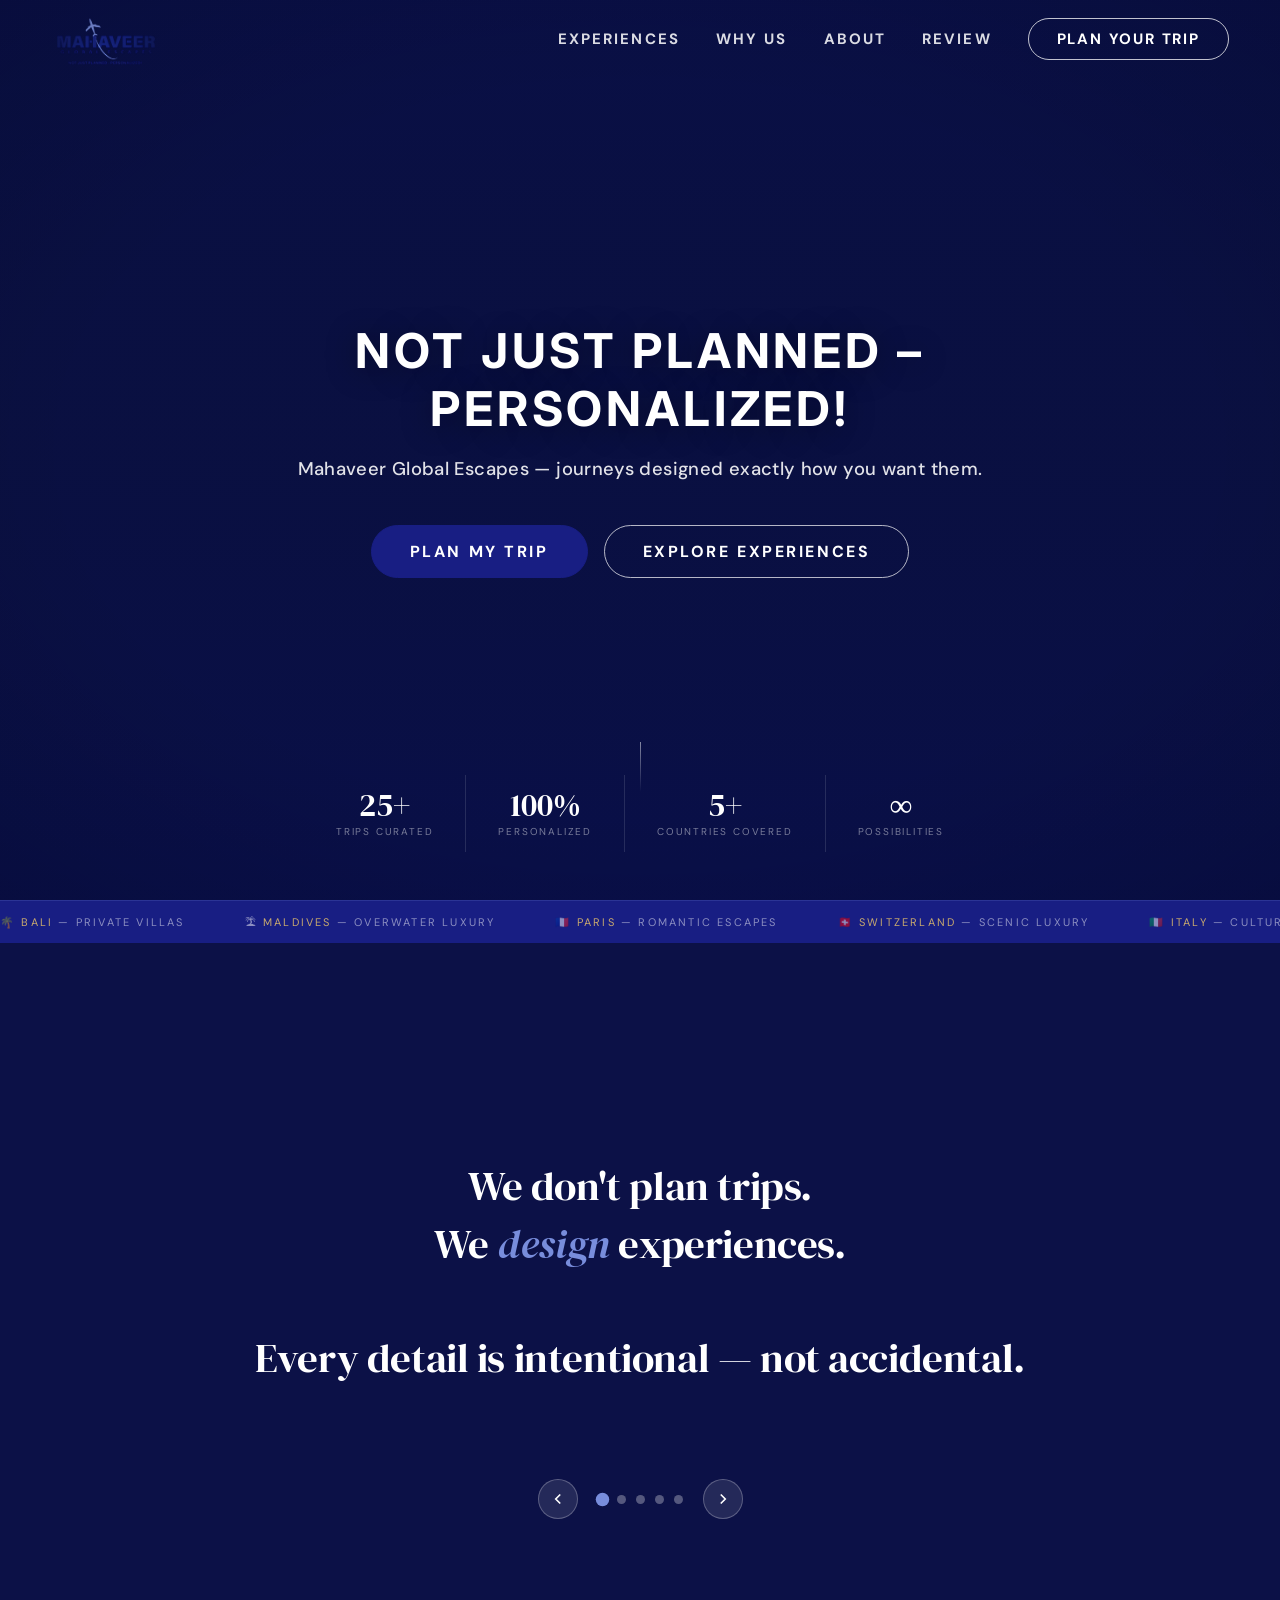
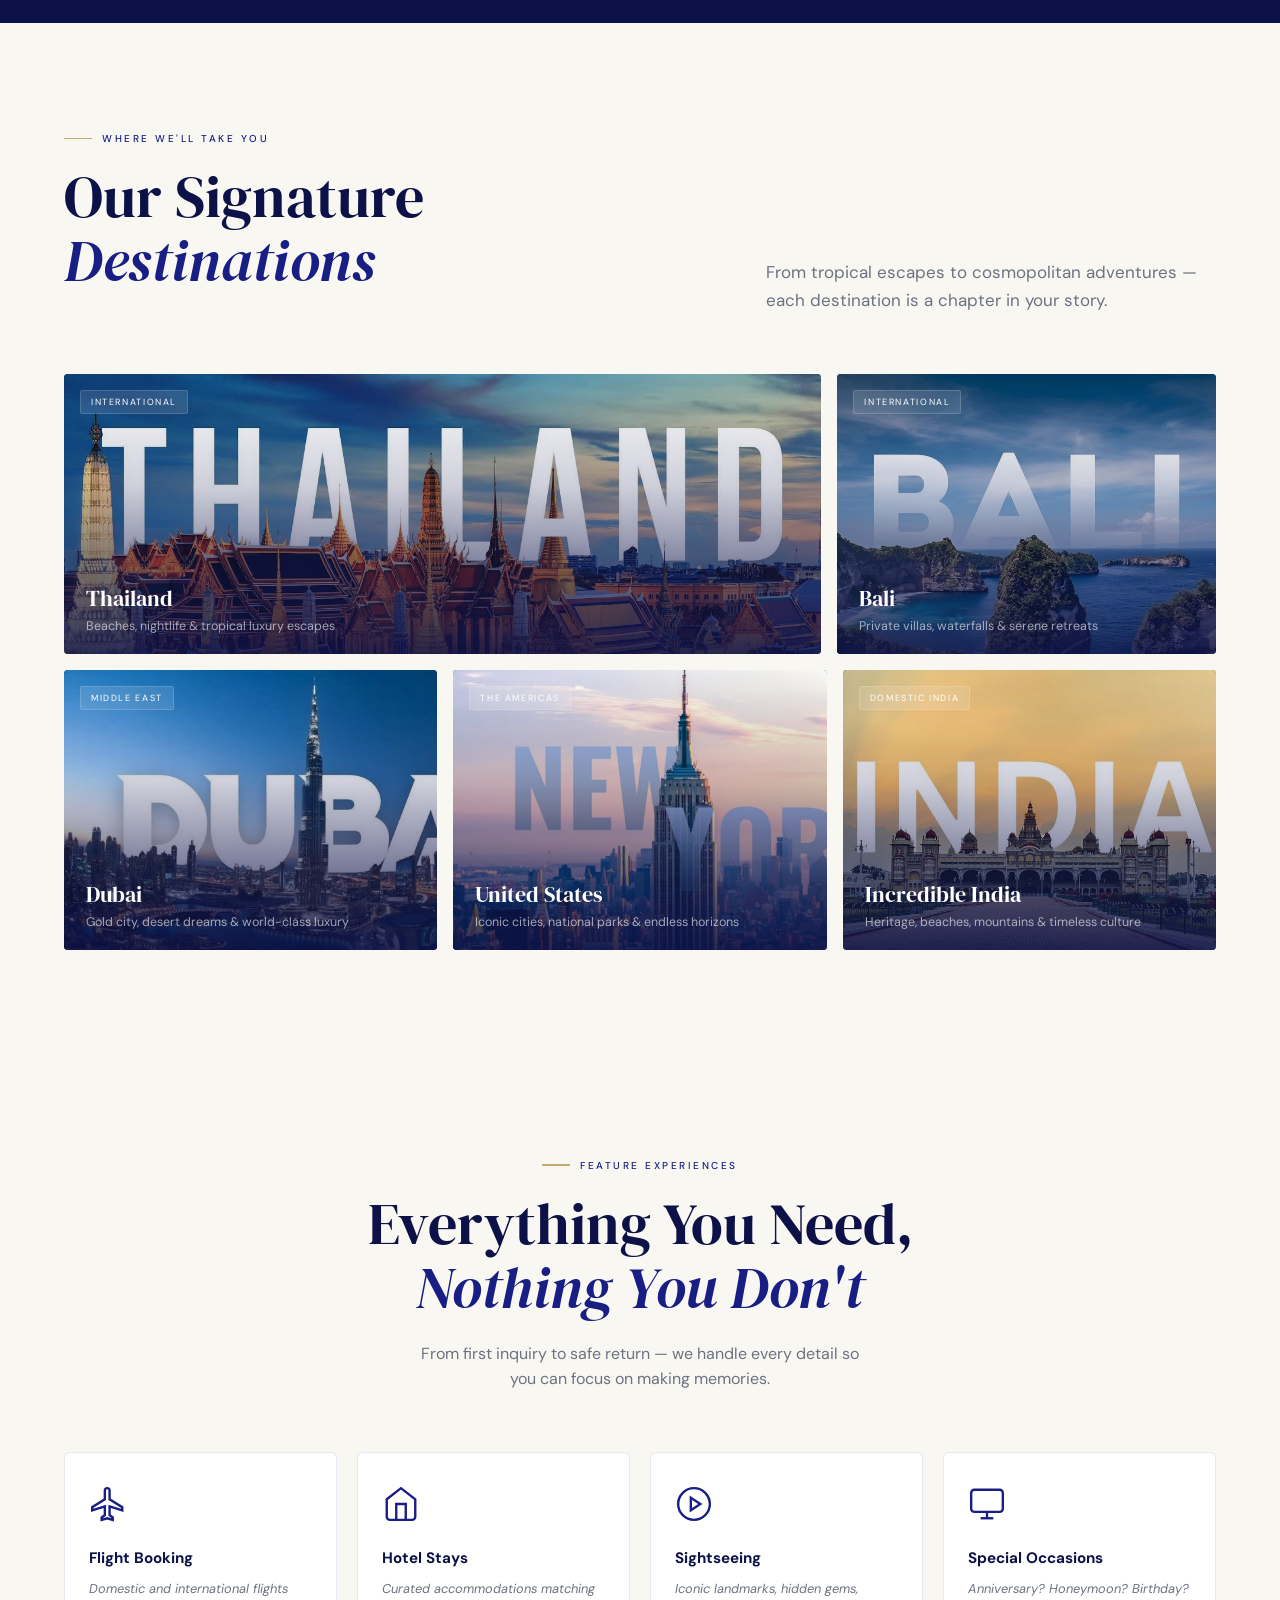
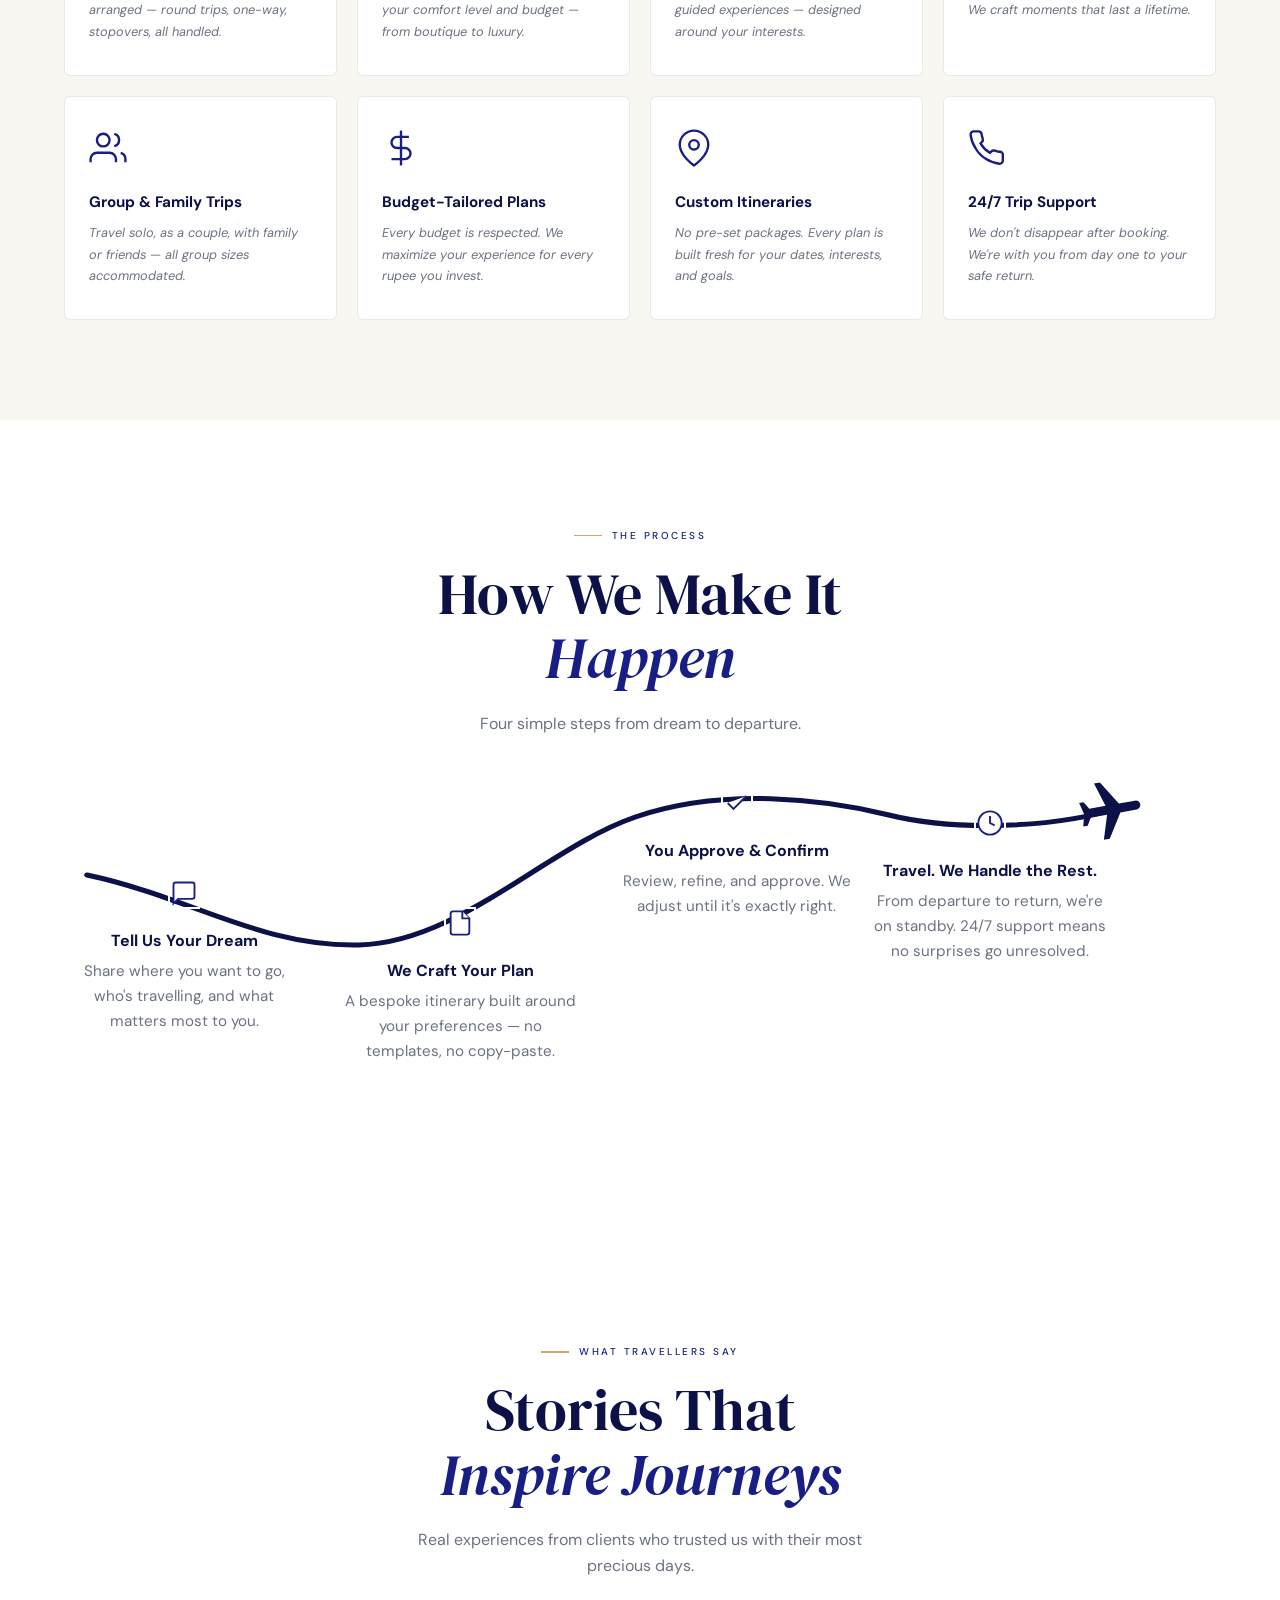
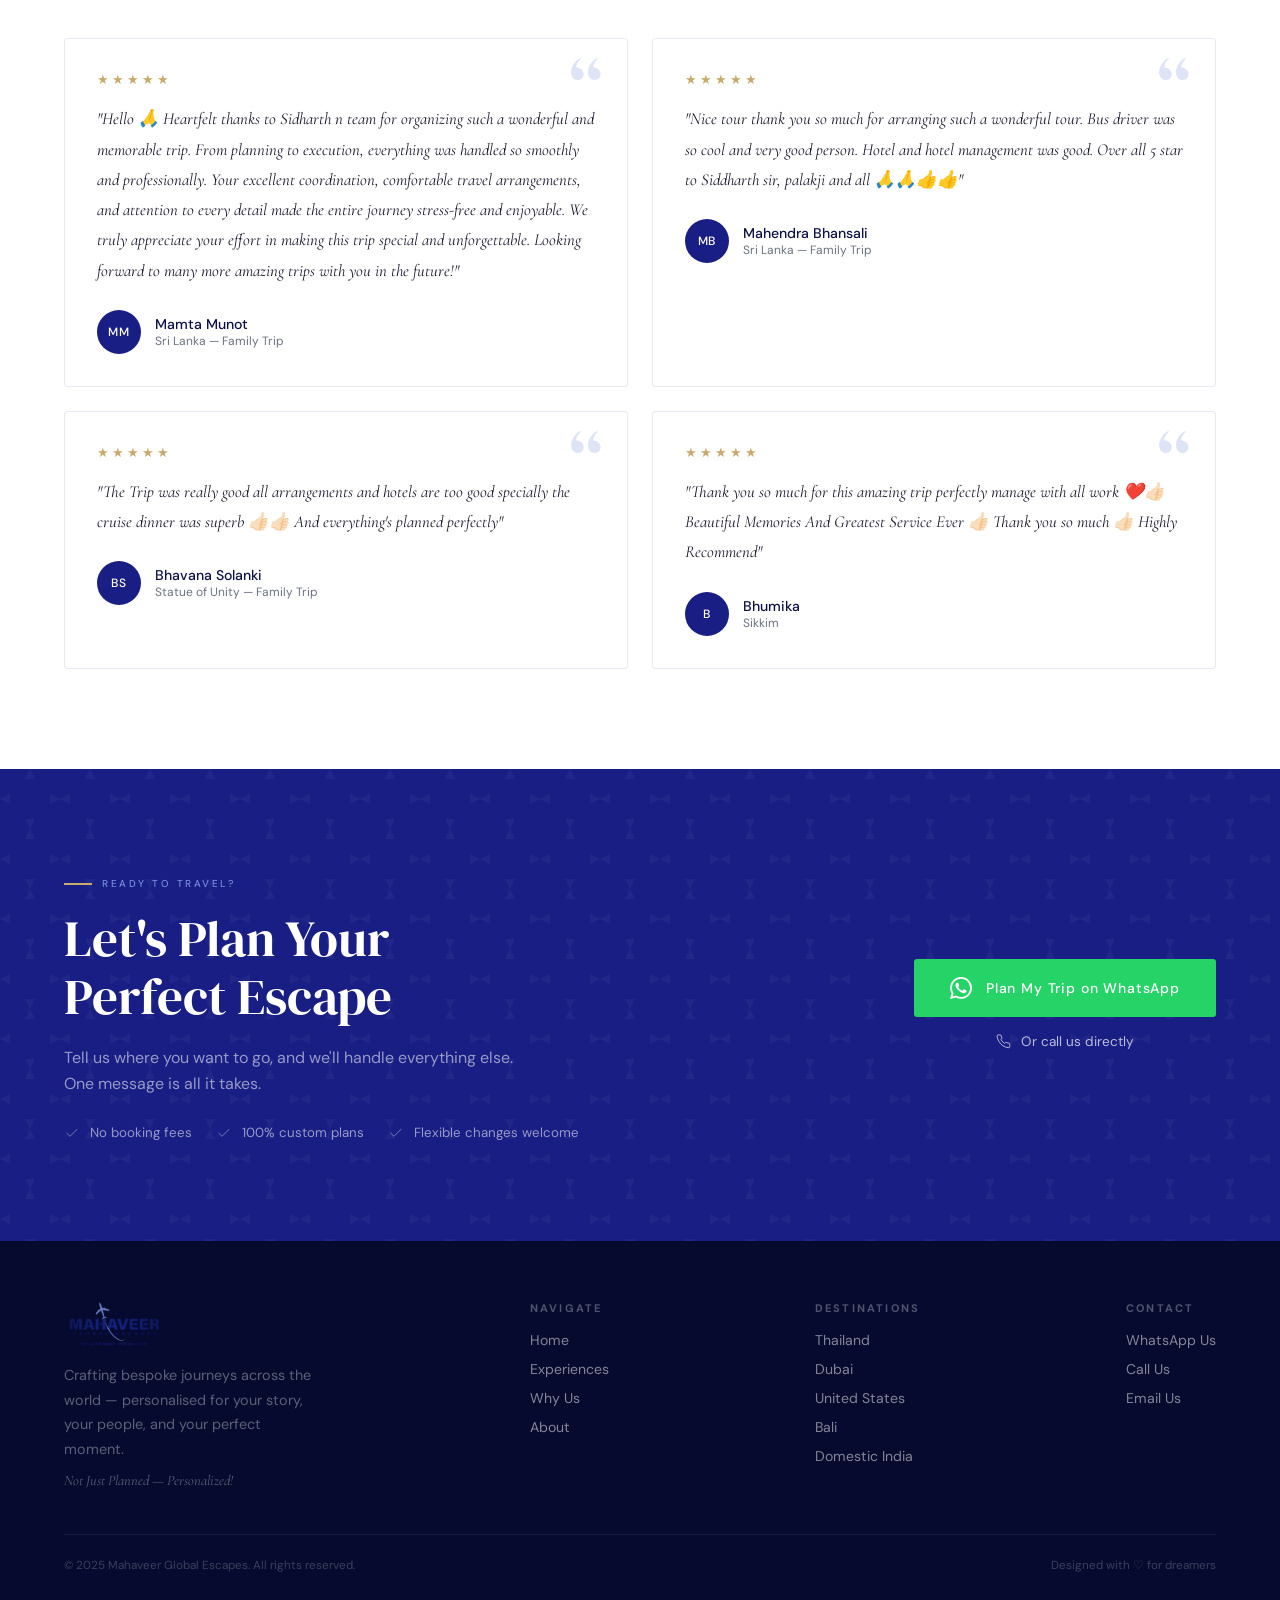
==== commit b9f85912: "Update index.html" ====
--- a/index.html
+++ b/index.html
@@ -3,6 +3,14 @@
 <head>
 <meta charset="UTF-8">
 <meta name="viewport" content="width=device-width, initial-scale=1.0">
+<meta name="description" content="Mahaveer Global Escapes — Crafting bespoke, personalized luxury journeys worldwide. No templates, no shortcuts. Every detail intentional.">
+<meta name="keywords" content="travel agency, bespoke travel, luxury holiday, personalized vacations, Bali, Thailand, Dubai, USA">
+<meta name="theme-color" content="#0c1147">
+<!-- Open Graph / Social Sharing -->
+<meta property="og:type" content="website">
+<meta property="og:title" content="Mahaveer Global Escapes — Not Just Planned, Personalized">
+<meta property="og:description" content="Journeys designed exactly how you want them. Every detail is intentional — not accidental.">
+<meta property="og:image" content="Images/Logo BACKGROUND REMOVED.png">
 <title>Mahaveer Global Escapes — Not Just Planned, Personalized</title>
 <link href="https://fonts.googleapis.com/css2?family=DM+Serif+Display:ital@0;1&family=DM+Sans:wght@300;400;500;600&family=Cormorant+Garamond:ital,wght@1,400;1,500&display=swap" rel="stylesheet">
 <link href="https://fonts.googleapis.com/css2?family=Montserrat:wght@600;700;800&display=swap" rel="stylesheet">
@@ -21,7 +29,7 @@
 }
 *, *::before, *::after { margin: 0; padding: 0; box-sizing: border-box; }
 html { scroll-behavior: smooth; }
-body { font-family: 'DM Sans', sans-serif; color: var(--text-dark); background: var(--white); overflow-x: hidden; cursor: default; }
+body { font-family: 'DM Sans', sans-serif; color: var(--text-dark); background: var(--white); overflow-x: hidden; }
 
 /* ── NAV ── */
 nav {
@@ -32,18 +40,19 @@
   transition: background 0.5s, backdrop-filter 0.5s, box-shadow 0.5s;
 }
 nav.scrolled {
-  background: rgba(15,20,100,0.35);
+  background: rgba(15,20,100,0.85);
   backdrop-filter: blur(20px); -webkit-backdrop-filter: blur(20px);
   border-bottom: 1px solid rgba(255,255,255,0.08);
 }
-.nav-logo { cursor: default; margin-top: 7px; flex-shrink: 0; }
+.nav-logo { cursor: pointer; margin-top: 7px; flex-shrink: 0; display: inline-flex; align-items: center; text-decoration: none; }
 .nav-logo img { height: 50px; object-fit: contain; display: block; }
-.nav-logo-text { color: white; font-weight: 800; font-size: 1.1rem; letter-spacing: 0.08em; }
+.nav-logo-text { color: white; font-weight: 800; font-size: 1.1rem; letter-spacing: 0.08em; display: none; }
+.nav-logo.fallback .nav-logo-text { display: inline-block; }
 .nav-right { display: flex; align-items: center; gap: 40px; }
 .nav-links { display: flex; gap: 36px; list-style: none; align-items: center; }
-.nav-links a { color: var(--white); text-decoration: none; font-size: 15px; font-weight: 700; letter-spacing: 0.14em; text-transform: uppercase; opacity: 0.85; transition: opacity 0.2s; white-space: nowrap; }
+.nav-links a { color: var(--white); text-decoration: none; font-size: 15px; font-weight: 700; letter-spacing: 0.14em; text-transform: uppercase; opacity: 0.85; transition: opacity 0.2s; white-space: nowrap; cursor: pointer; }
 .nav-links a:hover, .nav-links a.active { opacity: 1; }
-.nav-cta { background: transparent !important; color: var(--white) !important; border: 1.5px solid rgba(255,255,255,0.75) !important; padding: 10px 28px !important; border-radius: 100px !important; font-size: 15px !important; font-weight: 700 !important; letter-spacing: 0.12em !important; text-transform: uppercase !important; opacity: 1 !important; transition: background 0.25s, border-color 0.25s !important; }
+.nav-cta { background: transparent !important; color: var(--white) !important; border: 1.5px solid rgba(255,255,255,0.75) !important; padding: 10px 28px !important; border-radius: 100px !important; font-size: 15px !important; font-weight: 700 !important; letter-spacing: 0.12em !important; text-transform: uppercase !important; opacity: 1 !important; transition: background 0.25s, border-color 0.25s !important; cursor: pointer !important; }
 .nav-cta:hover { background: rgba(255,255,255,0.15) !important; border-color: white !important; }
 
 /* ── HAMBURGER ── */
@@ -57,9 +66,9 @@
 .mobile-nav { display: none; position: fixed; top: 0; left: 0; right: 0; bottom: 0; z-index: 999; background: rgba(8,14,80,0.97); backdrop-filter: blur(20px); -webkit-backdrop-filter: blur(20px); flex-direction: column; align-items: center; justify-content: center; gap: 32px; opacity: 0; pointer-events: none; transition: opacity 0.35s ease; }
 .mobile-nav.open { opacity: 1; pointer-events: all; }
 .mobile-nav ul { list-style: none; display: flex; flex-direction: column; align-items: center; gap: 28px; }
-.mobile-nav ul a { color: white; text-decoration: none; font-size: 1.35rem; font-weight: 700; letter-spacing: 0.14em; text-transform: uppercase; opacity: 0.85; transition: opacity 0.2s; }
+.mobile-nav ul a { color: white; text-decoration: none; font-size: 1.35rem; font-weight: 700; letter-spacing: 0.14em; text-transform: uppercase; opacity: 0.85; transition: opacity 0.2s; cursor: pointer; }
 .mobile-nav ul a:hover { opacity: 1; }
-.mobile-nav .mobile-cta { margin-top: 12px; background: transparent; color: white; border: 1.5px solid rgba(255,255,255,0.7); padding: 14px 40px; border-radius: 100px; font-size: 1rem; font-weight: 700; letter-spacing: 0.12em; text-transform: uppercase; text-decoration: none; display: inline-block; transition: background 0.25s; }
+.mobile-nav .mobile-cta { margin-top: 12px; background: transparent; color: white; border: 1.5px solid rgba(255,255,255,0.7); padding: 14px 40px; border-radius: 100px; font-size: 1rem; font-weight: 700; letter-spacing: 0.12em; text-transform: uppercase; text-decoration: none; display: inline-block; transition: background 0.25s; cursor: pointer; }
 .mobile-nav .mobile-cta:hover { background: rgba(255,255,255,0.12); }
 
 /* ── HERO ── */
@@ -72,9 +81,9 @@
 .hero-title { font-family: 'Inter', serif; font-size: clamp(1.6rem, 4vw, 3rem); font-weight: 700; color: var(--white); line-height: 1.2; letter-spacing: 0.08em; margin-bottom: 20px; text-transform: uppercase; text-shadow: 0 4px 30px rgba(0,0,0,0.4); }
 .hero-subtitle { font-size: clamp(0.9rem, 1.5vw, 1.15rem); font-weight: 500; color: rgba(255,255,255,0.88); letter-spacing: 0.02em; margin-bottom: 44px; opacity: 0; animation: fadeUp 0.9s 0.55s ease forwards; }
 .hero-actions { display: flex; gap: 16px; justify-content: center; flex-wrap: wrap; opacity: 0; animation: fadeUp 0.9s 0.8s ease forwards; }
-.btn-primary { background: var(--navy); color: var(--white); border: 1.5px solid var(--navy); padding: 15px 38px; font-family: 'DM Sans', sans-serif; font-size: 16px; letter-spacing: 0.16em; text-transform: uppercase; font-weight: 700; cursor: default; text-decoration: none; transition: background 0.22s, transform 0.15s; border-radius: 100px; display: inline-flex; align-items: center; gap: 10px; }
+.btn-primary { background: var(--navy); color: var(--white); border: 1.5px solid var(--navy); padding: 15px 38px; font-family: 'DM Sans', sans-serif; font-size: 16px; letter-spacing: 0.16em; text-transform: uppercase; font-weight: 700; cursor: pointer; text-decoration: none; transition: background 0.22s, transform 0.15s, border-color 0.22s; border-radius: 100px; display: inline-flex; align-items: center; gap: 10px; }
 .btn-primary:hover { background: #242ead; border-color: #242ead; transform: translateY(-2px); }
-.btn-outline { background: transparent; color: var(--white); border: 1.5px solid rgba(255,255,255,0.7); padding: 15px 38px; font-family: 'DM Sans', sans-serif; font-size: 16px; letter-spacing: 0.16em; text-transform: uppercase; font-weight: 700; cursor: default; text-decoration: none; transition: border-color 0.22s, background 0.22s, transform 0.15s; border-radius: 100px; display: inline-flex; align-items: center; gap: 10px; }
+.btn-outline { background: transparent; color: var(--white); border: 1.5px solid rgba(255,255,255,0.7); padding: 15px 38px; font-family: 'DM Sans', sans-serif; font-size: 16px; letter-spacing: 0.16em; text-transform: uppercase; font-weight: 700; cursor: pointer; text-decoration: none; transition: border-color 0.22s, background 0.22s, transform 0.15s; border-radius: 100px; display: inline-flex; align-items: center; gap: 10px; }
 .btn-outline:hover { border-color: white; background: rgba(255,255,255,0.12); transform: translateY(-2px); }
 .hero-stats { position: absolute; bottom: 48px; left: 0; right: 0; display: flex; justify-content: center; gap: 0; z-index: 3; opacity: 0; animation: fadeUp 0.9s 1.1s ease forwards; }
 .stat-pill { padding: 14px 32px; border-right: 1px solid rgba(255,255,255,0.12); text-align: center; }
@@ -93,23 +102,133 @@
 .marquee-inner span b { color: var(--gold); font-weight: 400; }
 @keyframes marquee { from { transform: translateX(0); } to { transform: translateX(-50%); } }
 
-/* ── STORY — DESKTOP ── */
-.story-wrapper { position: relative; height: 500vh; }
-.story-scroll-container { position: sticky; top: 0; height: 100vh; display: flex; overflow: hidden; }
-.story-panel { min-width: 100vw; height: 100vh; flex-shrink: 0; display: flex; align-items: center; justify-content: center; }
-#about { padding: 0; margin: 0; }
-.story-scroll-container { height: 100vh; display: flex; overflow-x: scroll; overflow-y: hidden; scroll-snap-type: x mandatory; scroll-behavior: smooth; }
-.story-scroll-container::-webkit-scrollbar { display: none; }
-.story-panel { height: 100vh; scroll-snap-align: start; display: flex; align-items: center; justify-content: center; text-align: center; padding: 0 8%; background: var(--dark); position: relative; }
+/* ── STORY SECTION ── */
+#about { padding: 80px 0; margin: 0; position: relative; background: var(--dark); overflow: hidden; }
+.story-wrapper { position: relative; max-width: 100%; margin: 0 auto; }
+.story-scroll-container {
+  display: flex;
+  overflow-x: auto;
+  overflow-y: hidden;
+  scroll-snap-type: x mandatory;
+  scroll-behavior: smooth;
+  -webkit-overflow-scrolling: touch;
+  scrollbar-width: none; /* Firefox */
+}
+.story-scroll-container::-webkit-scrollbar { display: none; } /* Chrome, Safari */
+
+.story-panel {
+  min-width: 100vw;
+  width: 100vw;
+  min-height: 520px;
+  flex-shrink: 0;
+  display: flex;
+  align-items: center;
+  justify-content: center;
+  text-align: center;
+  padding: 80px 8% 100px;
+  scroll-snap-align: start;
+  position: relative;
+  box-sizing: border-box;
+}
+.story-panel:nth-child(1) { background: #0c1147; }
 .story-panel:nth-child(2) { background: #0f1550; }
 .story-panel:nth-child(3) { background: #0c1147; }
-.story-line { font-family: 'DM Serif Display', serif; font-size: clamp(1.6rem, 3.2vw, 3rem); font-weight: 400; color: white; line-height: 1.4; letter-spacing: -0.01em; max-width: 900px; margin: 0 auto; }
-.story-line span { display: inline-block; opacity: 0; transform: translateY(40px); filter: blur(8px); transition: opacity 0.65s cubic-bezier(0.22,1,0.36,1), transform 0.65s cubic-bezier(0.22,1,0.36,1), filter 0.65s cubic-bezier(0.22,1,0.36,1); }
-.story-line span.show { opacity: 1; transform: translateY(0); filter: blur(0); }
+.story-panel:nth-child(4) { background: #0a0e38; }
+.story-panel:nth-child(5) { background: #070a27; }
+
+.story-line {
+  font-family: 'DM Serif Display', serif;
+  font-size: clamp(1.6rem, 3.2vw, 3rem);
+  font-weight: 400;
+  color: white;
+  line-height: 1.4;
+  letter-spacing: -0.01em;
+  max-width: 900px;
+  margin: 0 auto;
+}
+.story-line span {
+  display: inline-block;
+  opacity: 1;
+  transform: none;
+  filter: none;
+  transition: opacity 0.4s ease, transform 0.4s ease;
+}
 .story-line .highlight { color: var(--sky); font-style: italic; }
-.story-panel-dot { position: absolute; right: 40px; top: 50%; transform: translateY(-50%); display: flex; flex-direction: column; gap: 8px; }
-.story-panel-dot span { width: 6px; height: 6px; border-radius: 50%; background: rgba(255,255,255,0.2); display: block; transition: background 0.3s, transform 0.3s; }
-.story-panel-dot span.active { background: var(--sky); transform: scale(1.4); }
+
+/* Desktop Navigation Controls */
+.story-controls {
+  position: absolute;
+  bottom: 24px;
+  left: 0;
+  right: 0;
+  display: flex;
+  align-items: center;
+  justify-content: center;
+  gap: 20px;
+  z-index: 10;
+}
+.story-arrow {
+  width: 40px;
+  height: 40px;
+  border-radius: 50%;
+  background: rgba(255,255,255,0.1);
+  border: 1px solid rgba(255,255,255,0.25);
+  color: white;
+  display: flex;
+  align-items: center;
+  justify-content: center;
+  cursor: pointer;
+  transition: background 0.2s, transform 0.2s, border-color 0.2s;
+  outline: none;
+}
+.story-arrow:hover {
+  background: rgba(255,255,255,0.25);
+  border-color: white;
+  transform: scale(1.08);
+}
+.story-arrow svg {
+  width: 18px;
+  height: 18px;
+  stroke: currentColor;
+  stroke-width: 2.2;
+  fill: none;
+}
+.story-nav-dots {
+  display: flex;
+  gap: 10px;
+  align-items: center;
+}
+.story-nav-dots button {
+  width: 9px;
+  height: 9px;
+  border-radius: 50%;
+  background: rgba(255,255,255,0.3);
+  border: none;
+  outline: none;
+  padding: 0;
+  display: block;
+  transition: background 0.3s, transform 0.3s;
+  cursor: pointer;
+}
+.story-nav-dots button.active {
+  background: var(--sky);
+  transform: scale(1.5);
+}
+.story-hint-text {
+  position: absolute;
+  top: 24px;
+  left: 50%;
+  transform: translateX(-50%);
+  font-size: 11px;
+  letter-spacing: 0.18em;
+  text-transform: uppercase;
+  color: rgba(255,255,255,0.45);
+  display: flex;
+  align-items: center;
+  gap: 8px;
+  white-space: nowrap;
+  pointer-events: none;
+}
 
 /* ── SECTION BASE ── */
 section { padding: 100px 5%; }
@@ -125,8 +244,8 @@
 .destinations-layout { display: flex; flex-direction: column; gap: 16px; }
 .top-row { display: grid; grid-template-columns: 2fr 1fr; gap: 16px; }
 .bottom-row { display: grid; grid-template-columns: 1fr 1fr 1fr; gap: 16px; }
-.dest-card { height: 280px; position: relative; overflow: hidden; border-radius: 4px; cursor: default; }
-.dest-card-inner { position: relative; width: 100%; height: 100%; background: var(--navy); transition: transform 0.5s cubic-bezier(0.25,0.46,0.45,0.94); display: block; text-decoration: none; color: inherit; }
+.dest-card { height: 280px; position: relative; overflow: hidden; border-radius: 4px; cursor: pointer; }
+.dest-card-inner { position: relative; width: 100%; height: 100%; background: var(--navy); transition: transform 0.5s cubic-bezier(0.25,0.46,0.45,0.94); display: block; text-decoration: none; color: inherit; cursor: pointer; }
 .dest-card:hover .dest-card-inner { transform: scale(1.03); }
 .dest-image { position: absolute; inset: 0; background-size: cover; transition: transform .6s ease; }
 .dest-card:hover .dest-image { transform: scale(1.08); }
@@ -151,37 +270,37 @@
 /* ── SERVICES ── */
 .services-section { background: var(--cream); }
 .services-grid { display: grid; grid-template-columns: repeat(4,1fr); gap: 20px; margin-top: 60px; }
-.service-card { padding: 30px 24px; background: white; border-radius: 4px; border-top: 3px solid var(--navy); transition: transform 0.2s, box-shadow 0.2s; }
-.service-card:hover { transform: translateY(-6px); box-shadow: 0 20px 40px rgba(24,30,131,0.08); }
-.service-icon { width: 48px; height: 48px; background: var(--light-sky); border-radius: 3px; display: flex; align-items: center; justify-content: center; margin-bottom: 18px; }
-.service-icon svg { width: 24px; height: 24px; stroke: var(--navy); fill: none; stroke-width: 1.5; }
-.service-card h4 { font-size: 0.95rem; font-weight: 500; color: var(--dark); margin-bottom: 8px; }
-.service-card p { font-size: 0.8rem; color: var(--text-muted); line-height: 1.7; }
+.service-card { padding: 32px 24px; background: white; border: 1px solid rgba(24,30,131,0.1); border-radius: 6px; transition: border-color 0.3s, transform 0.25s, box-shadow 0.25s; }
+.service-card:hover { border-color: var(--sky); transform: translateY(-6px); box-shadow: 0 20px 40px rgba(24,30,131,0.1); }
+.service-icon { margin-bottom: 20px; }
+.service-icon svg { width: 38px; height: 38px; stroke: var(--navy); fill: none; stroke-width: 1.5; }
+.service-card h4 { font-size: 0.95rem; font-weight: 700; color: var(--dark); margin-bottom: 10px; }
+.service-card p { font-size: 0.8rem; color: var(--text-muted); line-height: 1.7; font-style: italic; }
 
 /* ── HOW IT WORKS ── */
-.how-section { background: var(--dark); }
-.how-section .section-label { color: var(--sky); }
-.how-section .section-title { color: var(--white); }
-.how-section .section-title em { color: var(--sky); }
-.how-section .section-body { color: rgba(255,255,255,0.5); }
-.steps-container { margin-top: 60px; position: relative; }
-.steps-line { position: absolute; top: 28px; left: 28px; right: 0; height: 1px; background: linear-gradient(to right, rgba(120,141,220,0.5), rgba(120,141,220,0.1)); }
-.steps-grid { display: grid; grid-template-columns: repeat(4,1fr); gap: 0; }
-.step { padding: 0 32px 40px 0; position: relative; opacity: 0; transform: translateY(20px); transition: opacity 0.5s, transform 0.5s; }
+.how-section { background: var(--white); }
+.steps-container { margin-top: 40px; position: relative; }
+.steps-flightpath { position: absolute; top: 0; left: 0; width: 100%; height: 320px; overflow: visible; pointer-events: none; z-index: 1; }
+.flightpath-line { stroke: var(--dark); stroke-width: 5; stroke-linecap: round; stroke-linejoin: round; }
+.steps-flightpath-plane { position: absolute; top: -21.75px; right: 6%; width: 72px; height: 72px; color: var(--dark); transform: rotate(80deg); z-index: 2; }
+.steps-grid { position: relative; height: 340px; z-index: 2; }
+.step { position: absolute; width: 25%; max-width: 240px; text-align: center; opacity: 0; transform: translateY(20px); transition: opacity 1s, transform 0.5s; }
 .step.visible { opacity: 1; transform: translateY(0); }
-.step-dot { width: 56px; height: 56px; border-radius: 50%; background: rgba(120,141,220,0.1); border: 1px solid rgba(120,141,220,0.3); display: flex; align-items: center; justify-content: center; margin-bottom: 24px; transition: background 0.2s, border-color 0.2s; }
-.step:hover .step-dot { background: var(--navy); border-color: var(--sky); }
-.step-dot svg { width: 22px; height: 22px; stroke: var(--sky); fill: none; stroke-width: 1.5; }
-.step-num { position: absolute; top: -8px; left: 52px; font-size: 9px; letter-spacing: 0.1em; color: var(--gold); font-weight: 500; }
-.step h4 { font-size: 1rem; font-weight: 500; color: white; margin-bottom: 10px; }
-.step p { font-size: 0.82rem; color: rgba(255,255,255,0.45); line-height: 1.7; }
+.step-1 { left: 0%; top: 80px; }
+.step-2 { left: 24%; top: 110px; }
+.step-3 { left: 48%; top: -10px; }
+.step-4 { left: 70%; top: 10px; }
+.step-icon { margin-bottom: 16px; }
+.step-icon svg { width: 32px; height: 32px; stroke: var(--navy); fill: white; stroke-width: 1.6; border: 2px solid var(--white); }
+.step h4 { font-size: 1rem; font-weight: 700; color: var(--dark); margin-bottom: 8px; }
+.step p { font-size: 0.95rem; color: var(--text-muted); line-height: 1.65; }
 
 /* ── TESTIMONIALS ── */
 .testimonials-section { padding: 100px 5%; }
 .testimonials-header { text-align: center; margin-bottom: 60px; }
 .testimonials-header .section-label { justify-content: center; }
 .testimonials-header .section-body { margin: 0 auto; text-align: center; }
-.testimonials-grid { display: grid; grid-template-columns: repeat(3,1fr); gap: 24px; }
+.testimonials-grid { display: grid; grid-template-columns: repeat(2, 1fr); gap: 24px; max-width: 1200px; margin: 0 auto; }
 .testimonial-card { padding: 32px; border: 1px solid rgba(24,30,131,0.1); border-radius: 4px; position: relative; transition: border-color 0.3s, transform 0.2s; background: white; }
 .testimonial-card:hover { border-color: var(--sky); transform: translateY(-4px); }
 .testimonial-card::before { content: '\201C'; font-family: 'DM Serif Display', serif; font-size: 5rem; color: var(--light-sky); position: absolute; top: 10px; right: 24px; line-height: 1; }
@@ -201,25 +320,24 @@
 .cta-text .section-title { color: white; }
 .cta-text .section-body { color: rgba(255,255,255,0.55); max-width: 480px; }
 .cta-actions { display: flex; flex-direction: column; gap: 16px; flex-shrink: 0; }
-.whatsapp-btn { display: inline-flex; align-items: center; gap: 14px; background: #25D366; color: white; text-decoration: none; padding: 18px 36px; border-radius: 3px; font-size: 14px; font-weight: 500; letter-spacing: 0.06em; transition: background 0.2s, transform 0.15s; cursor: default; white-space: nowrap; }
+.whatsapp-btn { display: inline-flex; align-items: center; gap: 14px; background: #25D366; color: white; text-decoration: none; padding: 18px 36px; border-radius: 3px; font-size: 14px; font-weight: 500; letter-spacing: 0.06em; transition: background 0.2s, transform 0.15s; cursor: pointer; white-space: nowrap; }
 .whatsapp-btn:hover { background: #1dbd5a; transform: translateY(-2px); }
 .whatsapp-btn svg { width: 22px; height: 22px; fill: white; flex-shrink: 0; }
-.call-link { display: inline-flex; align-items: center; gap: 10px; color: rgba(255,255,255,0.5); text-decoration: none; font-size: 0.85rem; transition: color 0.2s; cursor: default; justify-content: center; }
-.call-link:hover { color: rgba(255,255,255,0.9); }
+.call-link { display: inline-flex; align-items: center; gap: 10px; color: rgba(255,255,255,0.7); text-decoration: none; font-size: 0.85rem; transition: color 0.2s; cursor: pointer; justify-content: center; }
+.call-link:hover { color: #ffffff; }
 
 /* ── FOOTER ── */
-footer { background: #060a2e; padding: 60px 5% 30px; }
-.footer-top { display: flex; justify-content: space-between; align-items: flex-start; gap: 40px; flex-wrap: wrap; margin-bottom: 40px; }
-.footer-brand img { height: 46px; margin-bottom: 16px; }
-.footer-brand p { font-size: 0.8rem; color: rgba(255,255,255,0.35); max-width: 260px; line-height: 1.7; }
-.footer-tagline { font-family: 'Cormorant Garamond', serif; font-style: italic; font-size: 0.9rem; color: var(--gold); margin-top: 8px; }
-.footer-links h5 { font-size: 10px; letter-spacing: 0.2em; text-transform: uppercase; color: rgba(255,255,255,0.3); margin-bottom: 16px; }
-.footer-links ul { list-style: none; display: flex; flex-direction: column; gap: 8px; }
-.footer-links li a { font-size: 0.83rem; color: rgba(255,255,255,0.5); text-decoration: none; transition: color 0.2s; }
-.footer-links li a:hover { color: var(--sky); }
-.footer-bottom { border-top: 1px solid rgba(255,255,255,0.06); padding-top: 24px; display: flex; justify-content: space-between; align-items: center; flex-wrap: wrap; gap: 12px; }
-.footer-bottom p { font-size: 0.75rem; color: rgba(255,255,255,0.25); }
-.footer-bottom span { font-size: 0.75rem; color: rgba(255,255,255,0.15); }
+footer{background:#060a2e;padding:60px 5% 30px;}
+.footer-top{display:flex;justify-content:space-between;align-items:flex-start;gap:40px;flex-wrap:wrap;margin-bottom:40px;}
+.footer-brand img{height:46px;margin-bottom:16px;display:block;}
+.footer-brand p{font-size:0.9rem;color:rgba(255,255,255,0.35);max-width:260px;line-height:1.7;}
+.footer-tagline{font-family:'Cormorant Garamond',serif;font-style:italic;font-size:1.4rem;color:var(--gold);margin-top:8px;display:block;}
+.footer-links h5{font-size:11px;letter-spacing:0.2em;text-transform:uppercase;color:rgba(255,255,255,0.3);margin-bottom:14px;}
+.footer-links ul{list-style:none;display:flex;flex-direction:column;gap:8px;}
+.footer-links li a{font-size:0.88rem;color:rgba(255,255,255,0.5);text-decoration:none;transition:color 0.2s;}
+.footer-links li a:hover{color:var(--sky);}
+.footer-bottom{border-top:1px solid rgba(255,255,255,0.06);padding-top:22px;display:flex;justify-content:space-between;align-items:center;flex-wrap:wrap;gap:12px;}
+.footer-bottom p,.footer-bottom span{font-size:0.73rem;color:rgba(255,255,255,0.22);}
 
 /* ── STORY PROGRESS BAR (mobile only) ── */
 .story-progress-bar {
@@ -260,8 +378,10 @@
   .bottom-row { grid-template-columns: 1fr 1fr; }
   .bottom-row .dest-card:last-child { grid-column: span 2; }
   .services-grid { grid-template-columns: 1fr 1fr; }
-  .steps-grid { grid-template-columns: 1fr 1fr; }
-  .steps-line { display: none; }
+  .steps-flightpath { display: none; }
+  .steps-flightpath-plane { display: none; }
+  .steps-grid { position: static; height: auto; display: grid; grid-template-columns: 1fr 1fr; gap: 32px 20px; }
+  .step { position: static; width: auto; max-width: none; }
   .testimonials-grid { grid-template-columns: 1fr 1fr; }
   .cta-inner { flex-direction: column; }
   .hero-stats { flex-wrap: wrap; }
@@ -285,20 +405,13 @@
   .stat-num { font-size: 1.5rem; }
   .scroll-hint { display: none; }
 
-  /* Story — disable sticky, use native touch swipe */
-  .story-wrapper { height: auto !important; position: relative; }
-  .story-scroll-container {
-    position: relative !important;
-    overflow-x: scroll !important;
-    overflow-y: hidden !important;
-    scroll-snap-type: x mandatory !important;
-    -webkit-overflow-scrolling: touch;
-    height: 100vw !important;
-    transform: none !important;
-  }
-  .story-panel { min-width: 100vw !important; height: 100% !important; padding: 40px 8% 80px !important; scroll-snap-align: start !important; }
+  /* Story — native touch swipe on mobile */
+  #about { padding: 40px 0; }
+  .story-panel { min-width: 100vw !important; width: 100vw !important; min-height: 400px !important; padding: 50px 8% 70px !important; }
   .story-line { font-size: clamp(1.2rem, 5vw, 1.7rem) !important; }
   .story-line span { opacity: 1 !important; transform: none !important; filter: none !important; }
+  .story-controls { display: none !important; }
+  .story-hint-text { font-size: 10px; top: 16px; }
   .story-progress-bar { display: block; }
   .story-progress-fill { width: 20%; }
 
@@ -319,10 +432,11 @@
   .services-section > div { text-align: center; }
   .services-grid { grid-template-columns: 1fr 1fr; gap: 14px; margin-top: 40px; }
   .service-card { padding: 24px 20px; }
-  .steps-grid { grid-template-columns: 1fr; gap: 0; }
-  .steps-line { display: none; }
-  .step { padding: 0 0 32px 0; }
-  .steps-container { margin-top: 40px; }
+  .steps-grid { position: static; height: auto; display: grid; grid-template-columns: 1fr; gap: 28px; }
+  .step { position: static; width: auto; max-width: none; }
+  .steps-flightpath { display: none; }
+  .steps-flightpath-plane { display: none; }
+  .steps-container { margin-top: 30px; }
   .testimonials-grid { grid-template-columns: 1fr; }
   .cta-section { padding: 64px 5%; }
   .cta-inner { flex-direction: column; gap: 36px; }
@@ -338,11 +452,10 @@
    ════════════════════════════ */
 @media (max-width: 480px) {
   .hero-title { font-size: clamp(1.1rem, 5.5vw, 1.5rem); }
-  .dest-card { height: 150px; }
+  .dest-card { height: 160px; }
   .services-grid { grid-template-columns: 1fr; }
   .section-title { font-size: clamp(1.6rem, 7vw, 2.2rem); }
   .testimonial-card { padding: 24px; }
-  .story-scroll-container { height: 100vw !important; }
 }
 </style>
 </head>
@@ -350,8 +463,9 @@
 
 <!-- ══ NAV ══ -->
 <nav id="mainNav">
-  <a href="index.html" class="nav-logo">
-    <img src="Images/Logo BACKGROUND REMOVED.png" alt="MGE" onerror="this.style.display='none';this.parentElement.innerHTML+='<span class=\'nav-logo-text\'>MGE</span>'">
+  <a href="index.html" class="nav-logo" id="navLogo">
+    <img src="Images/Logo BACKGROUND REMOVED.png" alt="Mahaveer Global Escapes" onerror="this.parentElement.classList.add('fallback'); this.style.display='none';">
+    <span class="nav-logo-text">MGE</span>
   </a>
   <div class="nav-right">
     <ul class="nav-links">
@@ -362,7 +476,7 @@
       <li><a href="#plan" class="nav-cta">Plan Your Trip</a></li>
     </ul>
   </div>
-  <button class="hamburger" id="hamburger" aria-label="Menu">
+  <button class="hamburger" id="hamburger" aria-label="Toggle navigation menu">
     <span></span><span></span><span></span>
   </button>
 </nav>
@@ -409,39 +523,59 @@
 </div>
 
 <!-- ══ STORY ══ -->
-<div id="about">
-<div class="story-wrapper">
-  <div class="story-scroll-container" id="storyContainer">
-
-    <div class="story-panel" data-index="0">
-      <h2 class="story-line"><span>We</span>&nbsp;<span>don't</span>&nbsp;<span>plan</span>&nbsp;<span>trips.</span><br><span>We</span>&nbsp;<span class="highlight">design</span>&nbsp;<span>experiences.</span><br><br><span>Every</span>&nbsp;<span>detail</span>&nbsp;<span>is</span>&nbsp;<span>intentional</span>&nbsp;<span>—</span>&nbsp;<span>not</span>&nbsp;<span>accidental.</span></h2>
-      <div class="story-panel-dot"><span class="active"></span><span></span><span></span><span></span><span></span></div>
-    </div>
-
-    <div class="story-panel" data-index="1">
-      <h2 class="story-line"><span>Built</span>&nbsp;<span>around</span>&nbsp;<span class="highlight">you.</span><br><span>Not</span>&nbsp;<span>around</span>&nbsp;<span>packages.</span><br><br><span>Your</span>&nbsp;<span>preferences</span>&nbsp;<span>lead.</span>&nbsp;<span>We</span>&nbsp;<span>follow.</span></h2>
-      <div class="story-panel-dot"><span></span><span class="active"></span><span></span><span></span><span></span></div>
-    </div>
-
-    <div class="story-panel" data-index="2">
-      <h2 class="story-line"><span>No</span>&nbsp;<span>templates.</span><br><span>No</span>&nbsp;<span class="highlight">shortcuts.</span><br><br><span>Every</span>&nbsp;<span>journey</span>&nbsp;<span>starts</span>&nbsp;<span>from</span>&nbsp;<span>scratch.</span></h2>
-      <div class="story-panel-dot"><span></span><span></span><span class="active"></span><span></span><span></span></div>
-    </div>
-
-    <div class="story-panel" data-index="3">
-      <h2 class="story-line"><span>From</span>&nbsp;<span>one</span>&nbsp;<span>traveller</span>&nbsp;<span>to</span>&nbsp;<span>fifty</span>&nbsp;<span>—</span><br><span>every</span>&nbsp;<span>group</span>&nbsp;<span>gets</span>&nbsp;<span>a</span>&nbsp;<span class="highlight">story</span>&nbsp;<span>worth</span>&nbsp;<span>telling.</span></h2>
-      <div class="story-panel-dot"><span></span><span></span><span></span><span class="active"></span><span></span></div>
-    </div>
-
-    <div class="story-panel" data-index="4">
-      <h2 class="story-line"><span>This</span>&nbsp;<span>is</span>&nbsp;<span>not</span>&nbsp;<span>just</span>&nbsp;<span>travel.</span><br><span>This</span>&nbsp;<span>is</span>&nbsp;<span class="highlight">Mahaveer</span>&nbsp;<span>Global</span>&nbsp;<span>Escapes.</span></h2>
-      <div class="story-panel-dot"><span></span><span></span><span></span><span></span><span class="active"></span></div>
-    </div>
-
-  </div>
-  <div class="story-progress-bar"><div class="story-progress-fill" id="storyProgressFill"></div></div>
-</div>
-</div>
+<section id="about" aria-label="Our Philosophy">
+  <div class="story-wrapper">
+    <div class="story-hint-text">
+      <span>Swipe or use arrows to explore philosophy &bull; Scroll down to continue</span>
+    </div>
+
+    <div class="story-scroll-container" id="storyContainer">
+
+      <div class="story-panel" data-index="0">
+        <h2 class="story-line"><span>We</span>&nbsp;<span>don't</span>&nbsp;<span>plan</span>&nbsp;<span>trips.</span><br><span>We</span>&nbsp;<span class="highlight">design</span>&nbsp;<span>experiences.</span><br><br><span>Every</span>&nbsp;<span>detail</span>&nbsp;<span>is</span>&nbsp;<span>intentional</span>&nbsp;<span>—</span>&nbsp;<span>not</span>&nbsp;<span>accidental.</span></h2>
+      </div>
+
+      <div class="story-panel" data-index="1">
+        <h2 class="story-line"><span>Built</span>&nbsp;<span>around</span>&nbsp;<span class="highlight">you.</span><br><span>Not</span>&nbsp;<span>around</span>&nbsp;<span>packages.</span><br><br><span>Your</span>&nbsp;<span>preferences</span>&nbsp;<span>lead.</span>&nbsp;<span>We</span>&nbsp;<span>follow.</span></h2>
+      </div>
+
+      <div class="story-panel" data-index="2">
+        <h2 class="story-line"><span>No</span>&nbsp;<span>templates.</span><br><span>No</span>&nbsp;<span class="highlight">shortcuts.</span><br><br><span>Every</span>&nbsp;<span>journey</span>&nbsp;<span>starts</span>&nbsp;<span>from</span>&nbsp;<span>scratch.</span></h2>
+      </div>
+
+      <div class="story-panel" data-index="3">
+        <h2 class="story-line"><span>From</span>&nbsp;<span>one</span>&nbsp;<span>traveller</span>&nbsp;<span>to</span>&nbsp;<span>fifty</span>&nbsp;<span>—</span><br><span>every</span>&nbsp;<span>group</span>&nbsp;<span>gets</span>&nbsp;<span>a</span>&nbsp;<span class="highlight">story</span>&nbsp;<span>worth</span>&nbsp;<span>telling.</span></h2>
+      </div>
+
+      <div class="story-panel" data-index="4">
+        <h2 class="story-line"><span>This</span>&nbsp;<span>is</span>&nbsp;<span>not</span>&nbsp;<span>just</span>&nbsp;<span>travel.</span><br><span>This</span>&nbsp;<span>is</span>&nbsp;<span class="highlight">Mahaveer</span>&nbsp;<span>Global</span>&nbsp;<span>Escapes.</span></h2>
+      </div>
+
+    </div>
+
+    <!-- Navigation Controls (Arrows + Dots) -->
+    <div class="story-controls">
+      <button class="story-arrow" id="storyPrevBtn" aria-label="Previous story slide">
+        <svg viewBox="0 0 24 24"><polyline points="15 18 9 12 15 6"/></svg>
+      </button>
+
+      <div class="story-nav-dots" id="storyNavDots" aria-label="Story Progress">
+        <button class="active" data-index="0" aria-label="Slide 1"></button>
+        <button data-index="1" aria-label="Slide 2"></button>
+        <button data-index="2" aria-label="Slide 3"></button>
+        <button data-index="3" aria-label="Slide 4"></button>
+        <button data-index="4" aria-label="Slide 5"></button>
+      </div>
+
+      <button class="story-arrow" id="storyNextBtn" aria-label="Next story slide">
+        <svg viewBox="0 0 24 24"><polyline points="9 18 15 12 9 6"/></svg>
+      </button>
+    </div>
+
+    <!-- Mobile progress bar -->
+    <div class="story-progress-bar"><div class="story-progress-fill" id="storyProgressFill"></div></div>
+  </div>
+</section>
 
 <!-- ══ DESTINATIONS ══ -->
 <section class="destinations" id="destinations">
@@ -521,18 +655,21 @@
 
 <!-- ══ HOW IT WORKS ══ -->
 <section class="how-section" id="how">
-  <div class="reveal">
-    <div class="section-label">The Process</div>
-    <h2 class="section-title">How We Make It<br><em>Happen</em></h2>
-    <p class="section-body">Four simple steps from dream to departure.</p>
+  <div class="reveal" style="text-align:center;margin-bottom:60px;">
+    <div class="section-label" style="justify-content:center;">The Process</div>
+    <h2 class="section-title" style="text-align:center;">How We Make It<br><em>Happen</em></h2>
+    <p class="section-body" style="margin:0 auto;text-align:center;">Four simple steps from dream to departure.</p>
   </div>
   <div class="steps-container reveal">
-    <div class="steps-line"></div>
+    <svg class="steps-flightpath" viewBox="0 0 1000 320" preserveAspectRatio="none" xmlns="http://www.w3.org/2000/svg">
+      <path class="flightpath-line" d="M20,78 C110,100 170,150 256,148 S420,50 496,20 S660,2 716,18 S860,32 918,10" fill="none"/>
+    </svg>
+    <svg class="steps-flightpath-plane" viewBox="0 0 24 24" xmlns="http://www.w3.org/2000/svg"><path d="M21 16v-2l-8-5V3.5c0-.83-.67-1.5-1.5-1.5S10 2.67 10 3.5V9l-8 5v2l8-2.5V19l-2.5 1.5V22l4-1 4 1v-1.5L13 19v-5.5l8 2.5z" fill="currentColor"/></svg>
     <div class="steps-grid">
-      <div class="step"><div class="step-num">01</div><div class="step-dot"><svg viewBox="0 0 24 24"><path d="M21 15a2 2 0 0 1-2 2H7l-4 4V5a2 2 0 0 1 2-2h14a2 2 0 0 1 2 2z"/></svg></div><h4>Tell Us Your Dream</h4><p>Share where you want to go, who's travelling, and what matters most to you.</p></div>
-      <div class="step"><div class="step-num">02</div><div class="step-dot"><svg viewBox="0 0 24 24"><path d="M14 2H6a2 2 0 0 0-2 2v16a2 2 0 0 0 2 2h12a2 2 0 0 0 2-2V8z"/><polyline points="14 2 14 8 20 8"/></svg></div><h4>We Craft Your Plan</h4><p>A bespoke itinerary built around your preferences — no templates, no copy-paste.</p></div>
-      <div class="step"><div class="step-num">03</div><div class="step-dot"><svg viewBox="0 0 24 24"><polyline points="20 6 9 17 4 12"/></svg></div><h4>You Approve &amp; Confirm</h4><p>Review, refine, and approve. We adjust until it's exactly right.</p></div>
-      <div class="step"><div class="step-num">04</div><div class="step-dot"><svg viewBox="0 0 24 24"><circle cx="12" cy="12" r="10"/><polyline points="12 6 12 12 16 14"/></svg></div><h4>Travel. We Handle the Rest.</h4><p>From departure to return, we're on standby. 24/7 support means no surprises go unresolved.</p></div>
+      <div class="step step-1"><div class="step-icon"><svg viewBox="0 0 24 24"><path d="M21 15a2 2 0 0 1-2 2H7l-4 4V5a2 2 0 0 1 2-2h14a2 2 0 0 1 2 2z"/></svg></div><h4>Tell Us Your Dream</h4><p>Share where you want to go, who's travelling, and what matters most to you.</p></div>
+      <div class="step step-2"><div class="step-icon"><svg viewBox="0 0 24 24"><path d="M14 2H6a2 2 0 0 0-2 2v16a2 2 0 0 0 2 2h12a2 2 0 0 0 2-2V8z"/><polyline points="14 2 14 8 20 8"/></svg></div><h4>We Craft Your Plan</h4><p>A bespoke itinerary built around your preferences — no templates, no copy-paste.</p></div>
+      <div class="step step-3"><div class="step-icon"><svg viewBox="0 0 24 24"><polyline points="20 6 9 17 4 12"/></svg></div><h4>You Approve &amp; Confirm</h4><p>Review, refine, and approve. We adjust until it's exactly right.</p></div>
+      <div class="step step-4"><div class="step-icon"><svg viewBox="0 0 24 24"><circle cx="12" cy="12" r="10"/><polyline points="12 6 12 12 16 14"/></svg></div><h4>Travel. We Handle the Rest.</h4><p>From departure to return, we're on standby. 24/7 support means no surprises go unresolved.</p></div>
     </div>
   </div>
 </section>
@@ -588,98 +725,157 @@
       <p class="footer-tagline">Not Just Planned — Personalized!</p>
     </div>
     <div class="footer-links"><h5>Navigate</h5><ul><li><a href="index.html">Home</a></li><li><a href="experiences.html">Experiences</a></li><li><a href="why-us.html">Why Us</a></li><li><a href="about.html">About</a></li></ul></div>
-    <div class="footer-links"><h5>Destinations</h5><ul><li><a href="DEST-THAILAND.html">Thailand</a></li><li><a href="DEST-DUBAI.html">Dubai</a></li><li><a href="DEST-USA.html">United States</a></li><li><a href="journey-bali.html">Bali</a></li><li><a href="DEST-INDIA.html">Domestic India</a></li></ul></div>
-    <div class="footer-links"><h5>Contact</h5><ul><li><a href="https://wa.me/917410747800" target="_blank">WhatsApp Us</a></li><li><a href="tel:+917410747800">Call Us</a></li><li><a href="https://mail.google.com/mail/?view=cm&fs=1&to=escapes@mahaveerglobal.in&su=Travel%20Inquiry" target="_blank">Email Us</a></li></ul></div>
+    <div class="footer-links"><h5>Destinations</h5><ul><li><a href="DEST-THAILAND.html">Thailand</a></li><li><a href="DEST-DUBAI.html">Dubai</a></li><li><a href="DEST-USA.html">United States</a></li><li><a href="DEST-BALI.html">Bali</a></li><li><a href="DEST-INDIA.html">Domestic India</a></li></ul></div>
+    <div class="footer-links"><h5>Contact</h5><ul><li><a href="https://wa.me/917410747800" target="_blank" rel="noopener">WhatsApp Us</a></li><li><a href="tel:+917410747800">Call Us</a></li><li><a href="https://mail.google.com/mail/?view=cm&fs=1&to=escapes@mahaveerglobal.in&su=Travel%20Inquiry" target="_blank" rel="noopener">Email Us</a></li></ul></div>
   </div>
   <div class="footer-bottom">
     <p>© 2025 Mahaveer Global Escapes. All rights reserved.</p>
-    <span>Designed with ✦ for dreamers</span>
+    <span>Designed with ♡ for dreamers</span>
   </div>
 </footer>
 
 <script>
-// ── NAV SCROLL ──
+// ── NAV SCROLL & RESIZE HANDLING ──
 const nav = document.getElementById('mainNav');
-window.addEventListener('scroll', () => { nav.classList.toggle('scrolled', window.scrollY > 60); });
-
-// ── HAMBURGER ──
 const hamburger = document.getElementById('hamburger');
 const mobileNav = document.getElementById('mobileNav');
-hamburger.addEventListener('click', () => {
-  const open = mobileNav.classList.toggle('open');
-  hamburger.classList.toggle('open', open);
-  document.body.style.overflow = open ? 'hidden' : '';
-});
-document.querySelectorAll('.mobile-nav-link').forEach(link => {
-  link.addEventListener('click', () => {
+
+function updateNavOnScroll() {
+  if (nav) {
+    nav.classList.toggle('scrolled', window.scrollY > 60);
+  }
+}
+window.addEventListener('scroll', updateNavOnScroll, { passive: true });
+updateNavOnScroll();
+
+// ── HAMBURGER & MOBILE DRAWER ──
+function closeMobileNav() {
+  if (mobileNav && hamburger) {
     mobileNav.classList.remove('open');
     hamburger.classList.remove('open');
     document.body.style.overflow = '';
+  }
+}
+
+if (hamburger && mobileNav) {
+  hamburger.addEventListener('click', () => {
+    const isOpen = mobileNav.classList.toggle('open');
+    hamburger.classList.toggle('open', isOpen);
+    document.body.style.overflow = isOpen ? 'hidden' : '';
   });
+}
+
+document.querySelectorAll('.mobile-nav-link').forEach(link => {
+  link.addEventListener('click', closeMobileNav);
+});
+
+window.addEventListener('resize', () => {
+  if (window.innerWidth > 1100 && mobileNav && mobileNav.classList.contains('open')) {
+    closeMobileNav();
+  }
+  handleStoryScroll();
 });
 
 // ── REVEAL OBSERVER ──
 const reveals = document.querySelectorAll('.reveal');
 const steps = document.querySelectorAll('.step');
-const pageObserver = new IntersectionObserver((entries) => {
-  entries.forEach(entry => {
-    if (entry.isIntersecting) {
-      const el = entry.target;
-      if (el.classList.contains('step')) {
-        const delay = [...steps].indexOf(el) * 120;
-        setTimeout(() => el.classList.add('visible'), delay);
-      } else {
-        el.classList.add('visible');
+if ('IntersectionObserver' in window) {
+  const pageObserver = new IntersectionObserver((entries) => {
+    entries.forEach(entry => {
+      if (entry.isIntersecting) {
+        const el = entry.target;
+        if (el.classList.contains('step')) {
+          const delay = [...steps].indexOf(el) * 120;
+          setTimeout(() => el.classList.add('visible'), delay);
+        } else {
+          el.classList.add('visible');
+        }
+        pageObserver.unobserve(el);
       }
-      pageObserver.unobserve(el);
+    });
+  }, { threshold: 0.15 });
+  [...reveals, ...steps].forEach(el => pageObserver.observe(el));
+} else {
+  // Fallback for browsers without IntersectionObserver
+  [...reveals, ...steps].forEach(el => el.classList.add('visible'));
+}
+
+// ── STORY CAROUSEL NAVIGATION (OPTIONAL HORIZONTAL EXPLORATION) ──
+const storyContainer = document.getElementById('storyContainer');
+const storyPanels = document.querySelectorAll('.story-panel');
+const storyDots = document.querySelectorAll('.story-nav-dots button');
+const prevBtn = document.getElementById('storyPrevBtn');
+const nextBtn = document.getElementById('storyNextBtn');
+const progressFill = document.getElementById('storyProgressFill');
+
+function getActiveStoryIndex() {
+  if (!storyContainer || storyPanels.length === 0) return 0;
+  const scrollLeft = storyContainer.scrollLeft;
+  const panelWidth = storyContainer.clientWidth || window.innerWidth;
+  return Math.round(scrollLeft / panelWidth);
+}
+
+function updateStoryDots(index) {
+  storyDots.forEach((dot, i) => {
+    dot.classList.toggle('active', i === index);
+  });
+}
+
+function scrollToStoryIndex(index) {
+  if (!storyContainer) return;
+  const panelWidth = storyContainer.clientWidth || window.innerWidth;
+  const targetX = index * panelWidth;
+  storyContainer.scrollTo({ left: targetX, behavior: 'smooth' });
+}
+
+// Arrow Controls
+if (prevBtn) {
+  prevBtn.addEventListener('click', () => {
+    const current = getActiveStoryIndex();
+    const target = Math.max(0, current - 1);
+    scrollToStoryIndex(target);
+  });
+}
+
+if (nextBtn) {
+  nextBtn.addEventListener('click', () => {
+    const current = getActiveStoryIndex();
+    const target = Math.min(storyPanels.length - 1, current + 1);
+    scrollToStoryIndex(target);
+  });
+}
+
+// Dot Controls
+storyDots.forEach(dot => {
+  dot.addEventListener('click', () => {
+    const targetIdx = parseInt(dot.getAttribute('data-index'), 10);
+    if (!isNaN(targetIdx)) {
+      scrollToStoryIndex(targetIdx);
     }
   });
-}, { threshold: 0.15 });
-[...reveals, ...steps].forEach(el => pageObserver.observe(el));
-
-// ── STORY — desktop JS horizontal scroll ──
-const storyContainer = document.getElementById('storyContainer');
-const wrapper = document.querySelector('.story-wrapper');
-const container = document.getElementById('storyContainer');
-
-window.addEventListener('scroll', () => {
-  if (window.innerWidth <= 768) return;
-  const rect = wrapper.getBoundingClientRect();
-  const scrollProgress = -rect.top / (wrapper.offsetHeight - window.innerHeight);
-  const maxScroll = container.scrollWidth - window.innerWidth;
-  container.style.transform = `translateX(-${scrollProgress * maxScroll}px)`;
 });
 
-// ── STORY WORD ANIMATION (desktop only) ──
-const storyPanels = document.querySelectorAll('.story-panel');
-if (window.innerWidth > 768) {
-  // Animate first panel immediately on load
-  const firstWords = storyPanels[0]?.querySelectorAll('.story-line span');
-  if (firstWords) firstWords.forEach((w, i) => setTimeout(() => w.classList.add('show'), i * 130));
-
-  const storyObserver = new IntersectionObserver((entries) => {
-    entries.forEach(entry => {
-      const words = entry.target.querySelectorAll('.story-line span');
-      if (entry.isIntersecting) {
-        words.forEach((word, i) => { setTimeout(() => word.classList.add('show'), i * 130); });
-      } else {
-        words.forEach(word => word.classList.remove('show'));
-      }
-    });
-  }, { root: storyContainer, threshold: 0.5 });
-  storyPanels.forEach(panel => storyObserver.observe(panel));
-}
-
-// ── STORY PROGRESS BAR (mobile only) ──
-const progressFill = document.getElementById('storyProgressFill');
-const totalPanels = storyPanels.length;
-storyContainer.addEventListener('scroll', () => {
-  if (window.innerWidth > 768 || !progressFill) return;
-  const maxScroll = storyContainer.scrollWidth - storyContainer.clientWidth;
-  const progress = maxScroll > 0 ? storyContainer.scrollLeft / maxScroll : 0;
-  const pct = (1 / totalPanels) + progress * ((totalPanels - 1) / totalPanels);
-  progressFill.style.width = (pct * 100) + '%';
-});
+// Sync dots and mobile progress bar on horizontal scroll
+if (storyContainer) {
+  let scrollTimeout;
+  storyContainer.addEventListener('scroll', () => {
+    // Update mobile progress fill
+    const maxScroll = storyContainer.scrollWidth - storyContainer.clientWidth;
+    if (progressFill && maxScroll > 0) {
+      const progress = storyContainer.scrollLeft / maxScroll;
+      const total = storyPanels.length;
+      const pct = (1 / total) + progress * ((total - 1) / total);
+      progressFill.style.width = (pct * 100) + '%';
+    }
+
+    // Debounced dot update
+    clearTimeout(scrollTimeout);
+    scrollTimeout = setTimeout(() => {
+      const idx = getActiveStoryIndex();
+      updateStoryDots(idx);
+    }, 50);
+  }, { passive: true });
+}
 </script>
 </body>
 </html>
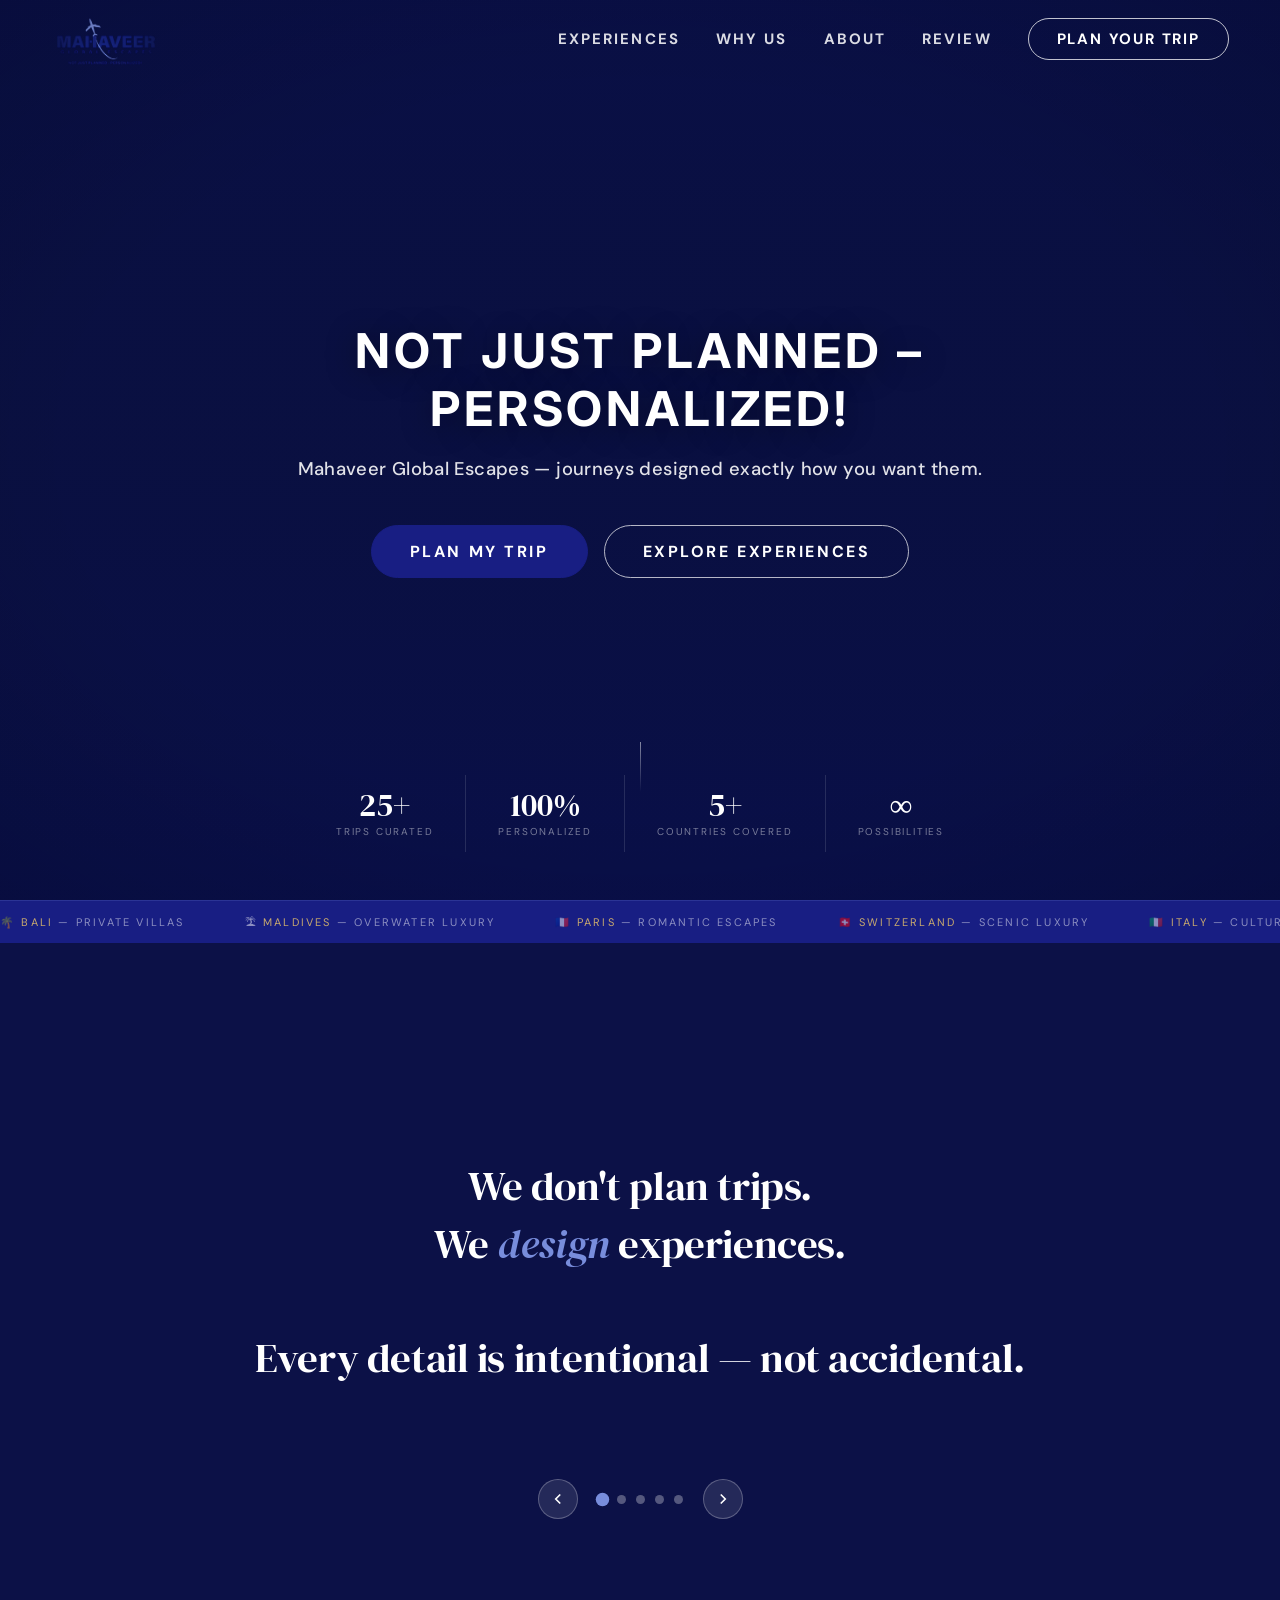
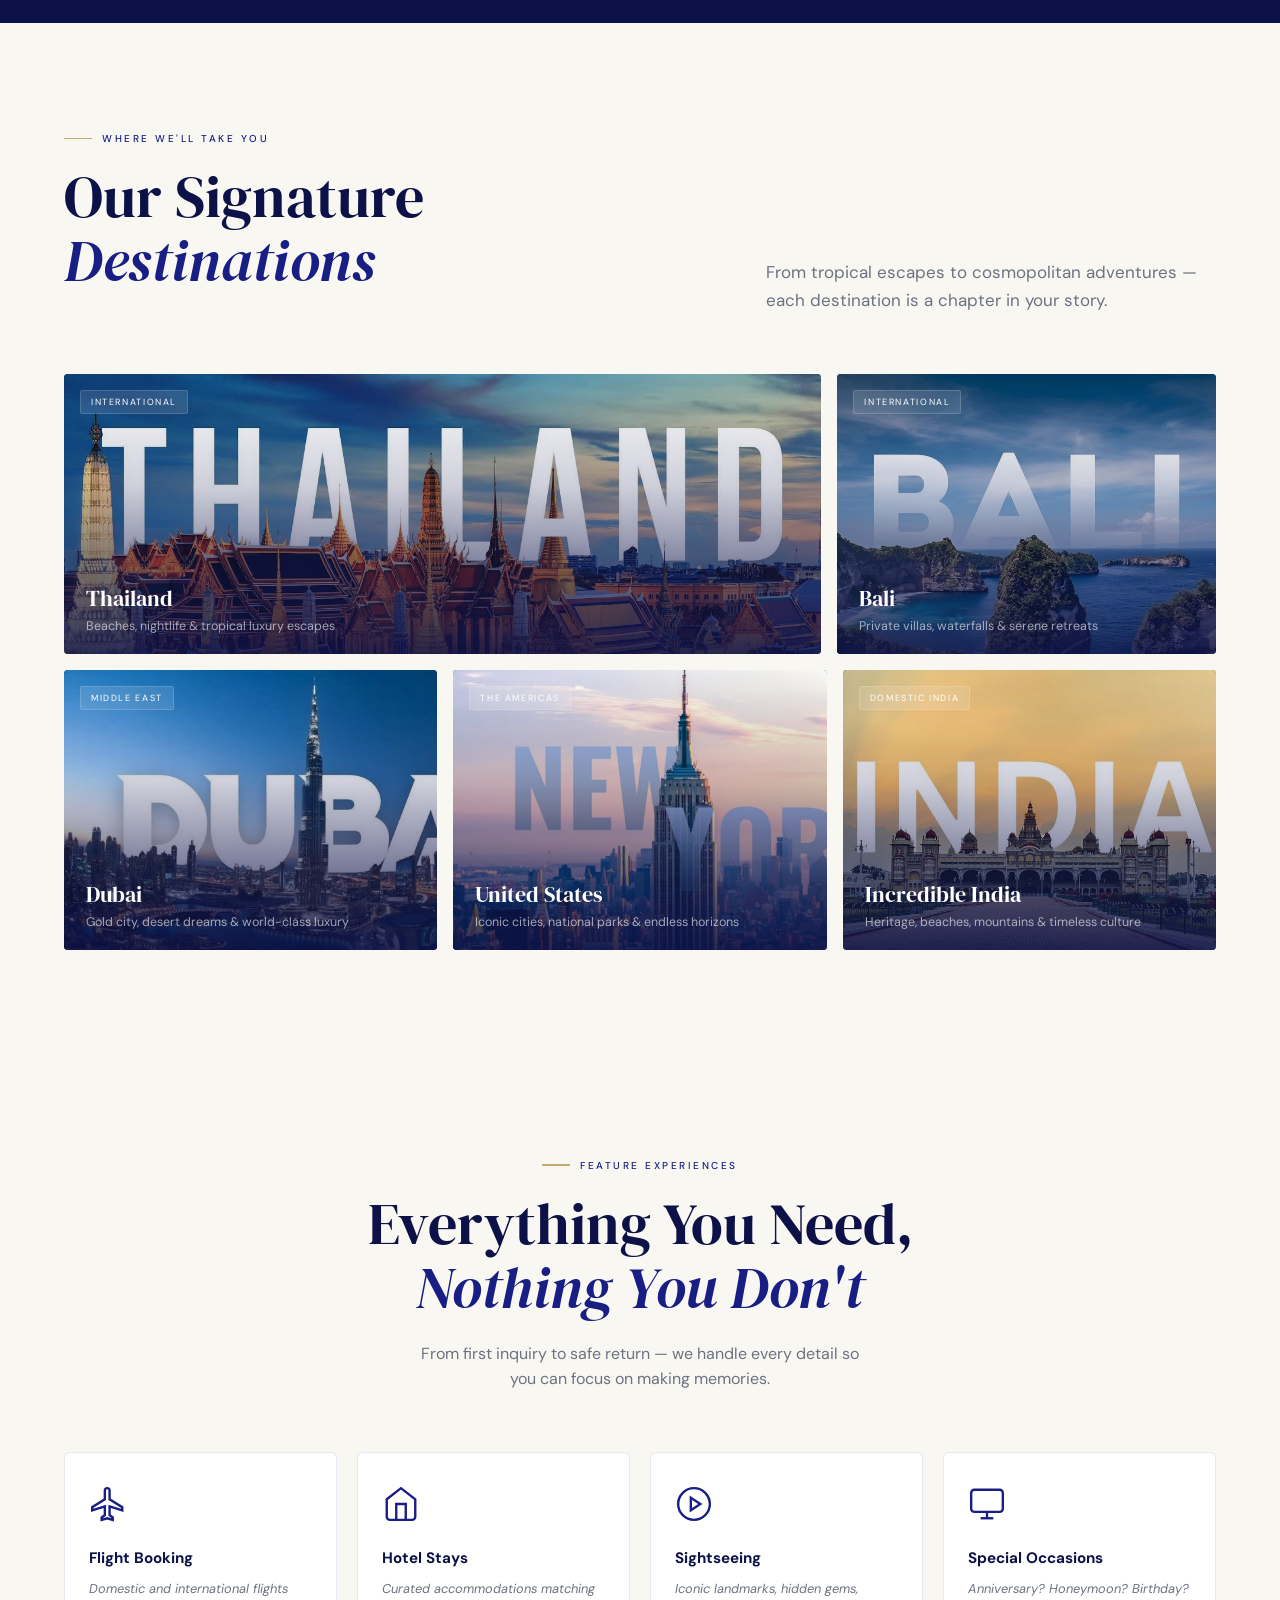
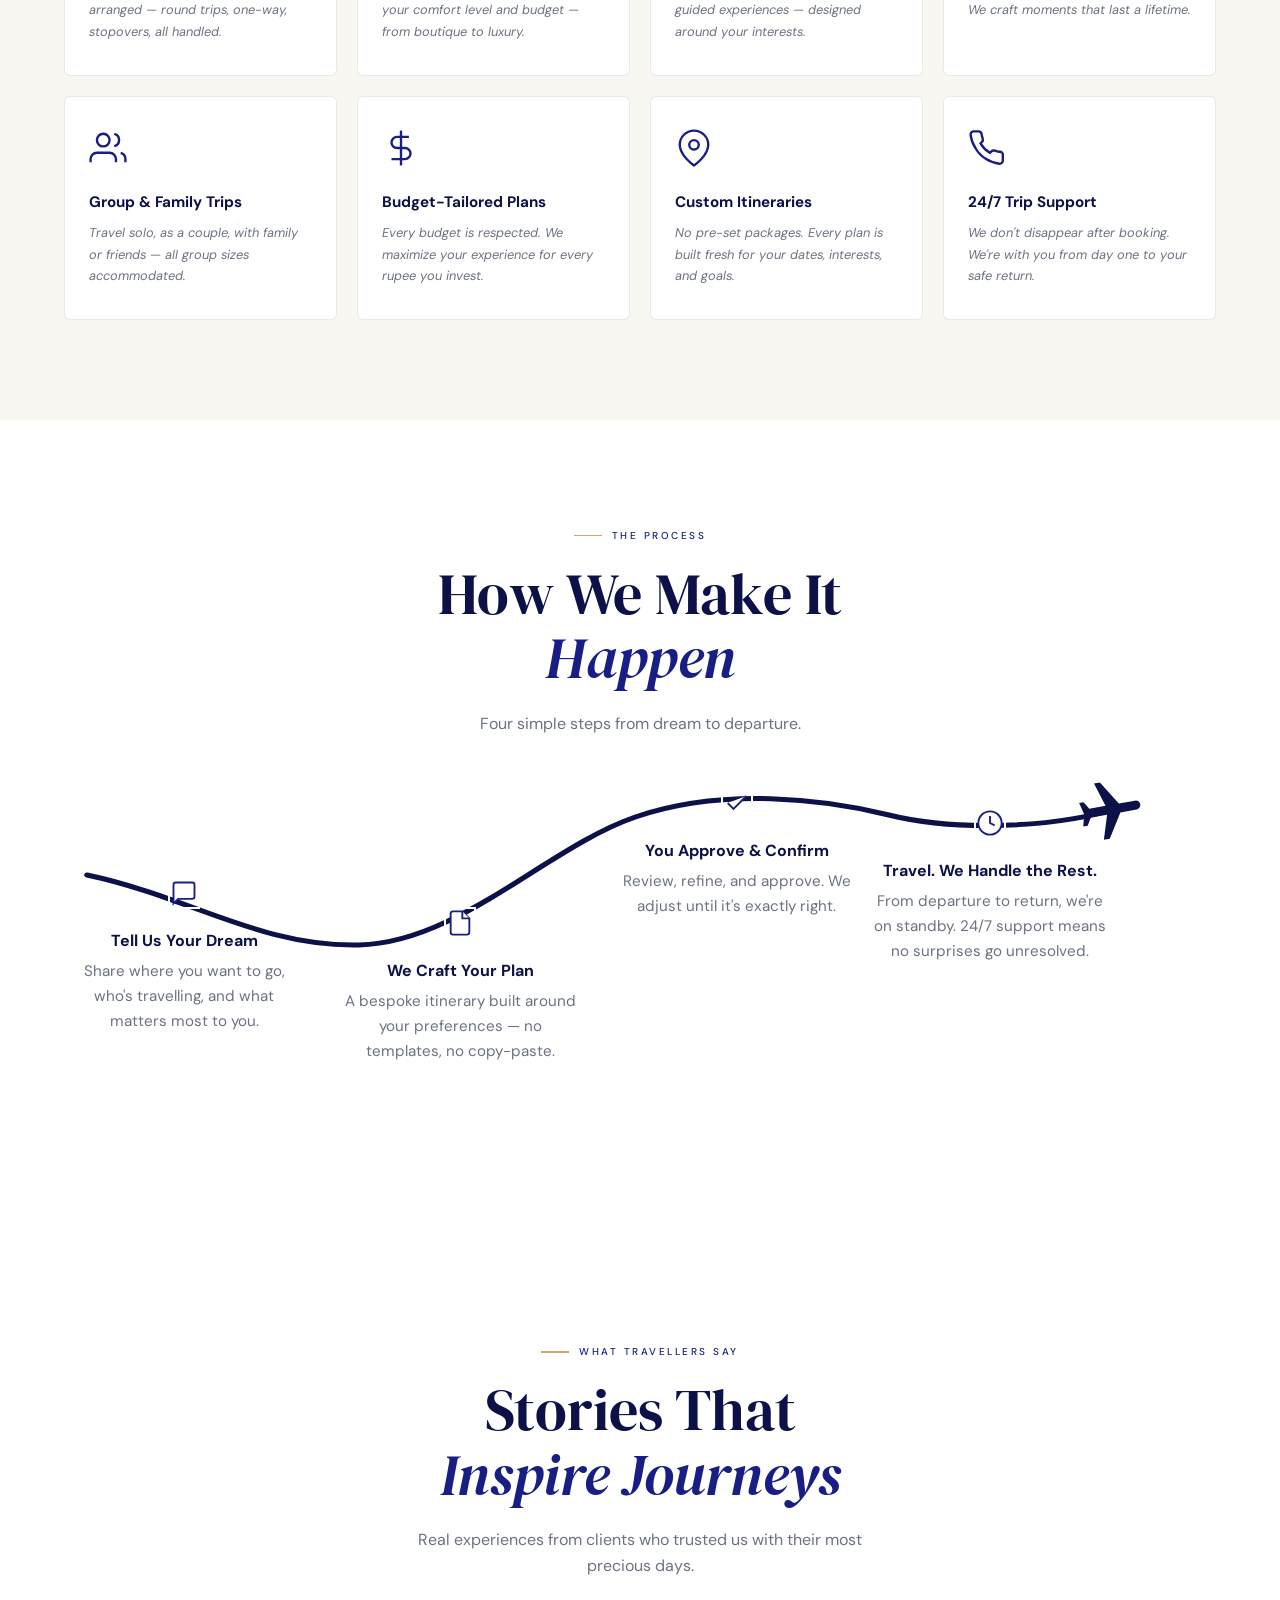
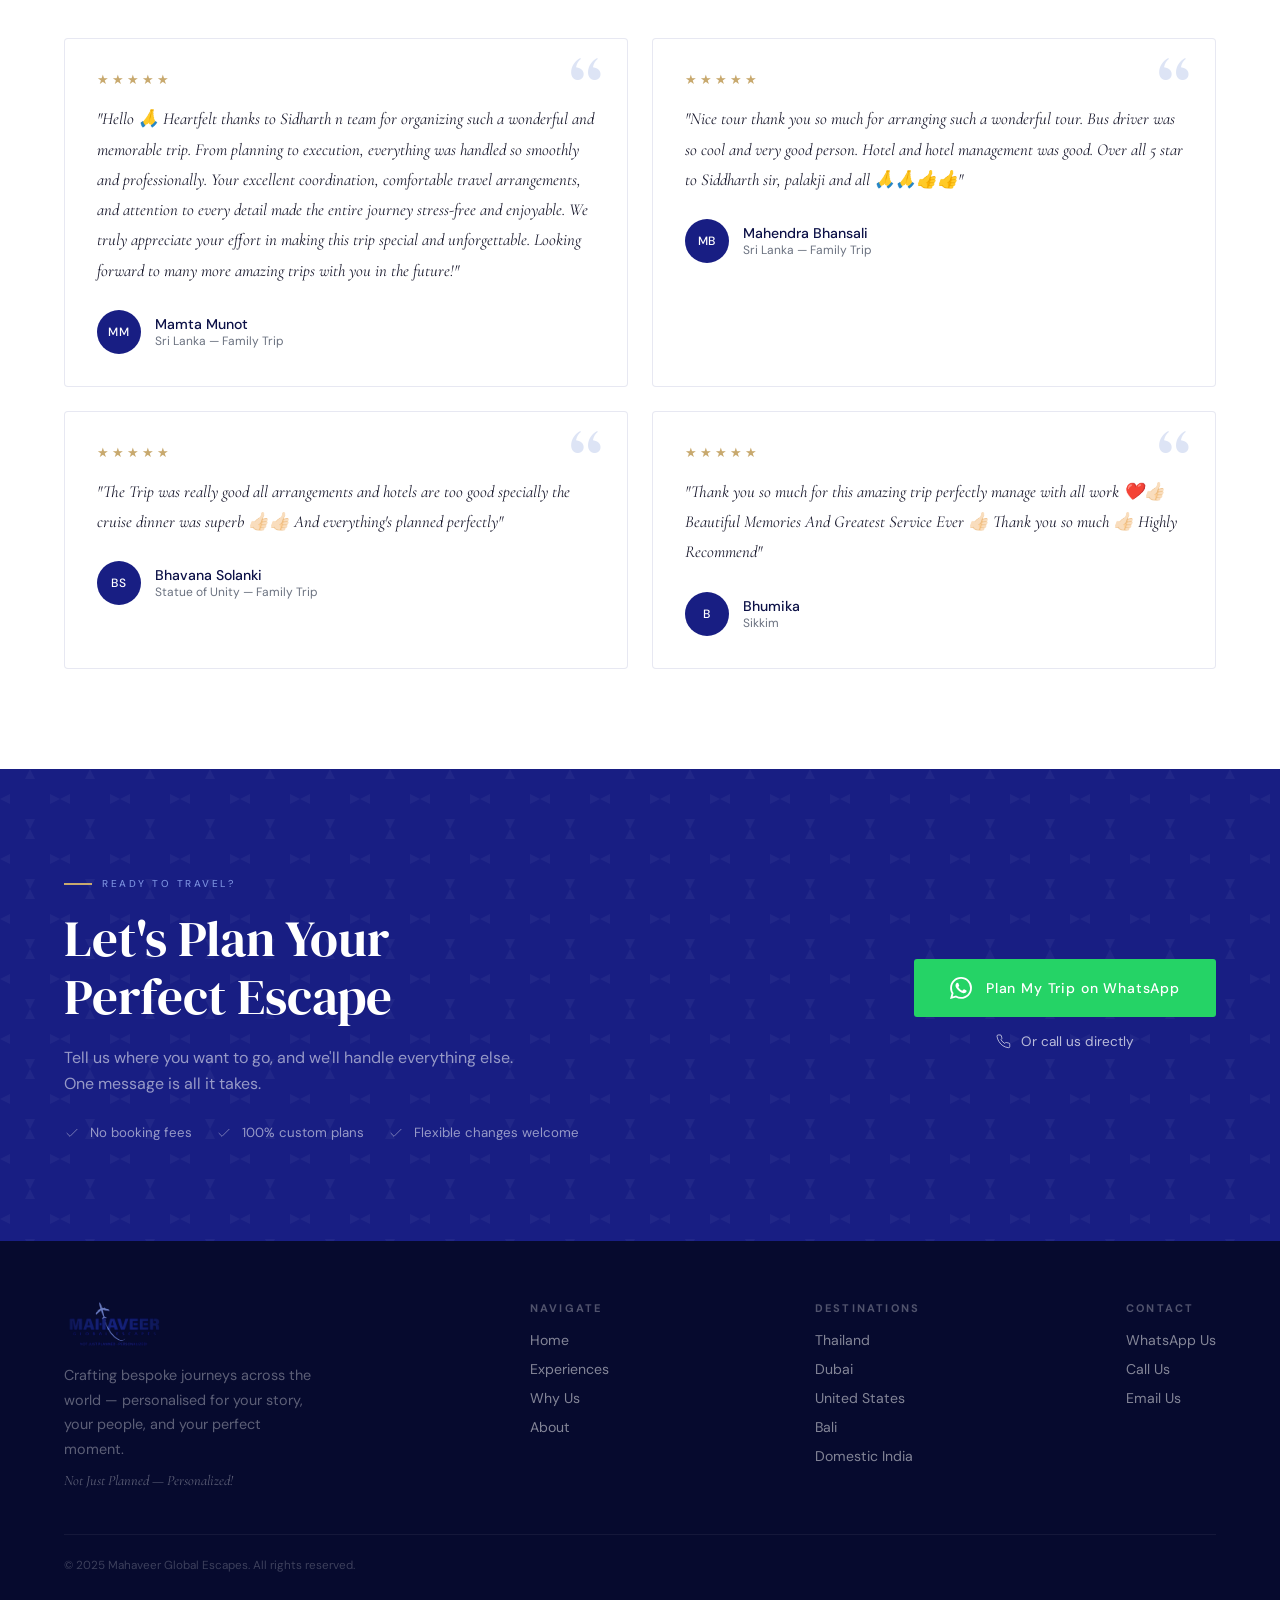
==== commit 0b365a6e: "Add files via upload" ====
--- a/index.html
+++ b/index.html
@@ -730,7 +730,6 @@
   </div>
   <div class="footer-bottom">
     <p>© 2025 Mahaveer Global Escapes. All rights reserved.</p>
-    <span>Designed with ♡ for dreamers</span>
   </div>
 </footer>
 
@@ -878,4 +877,4 @@
 }
 </script>
 </body>
-</html>
+</html>
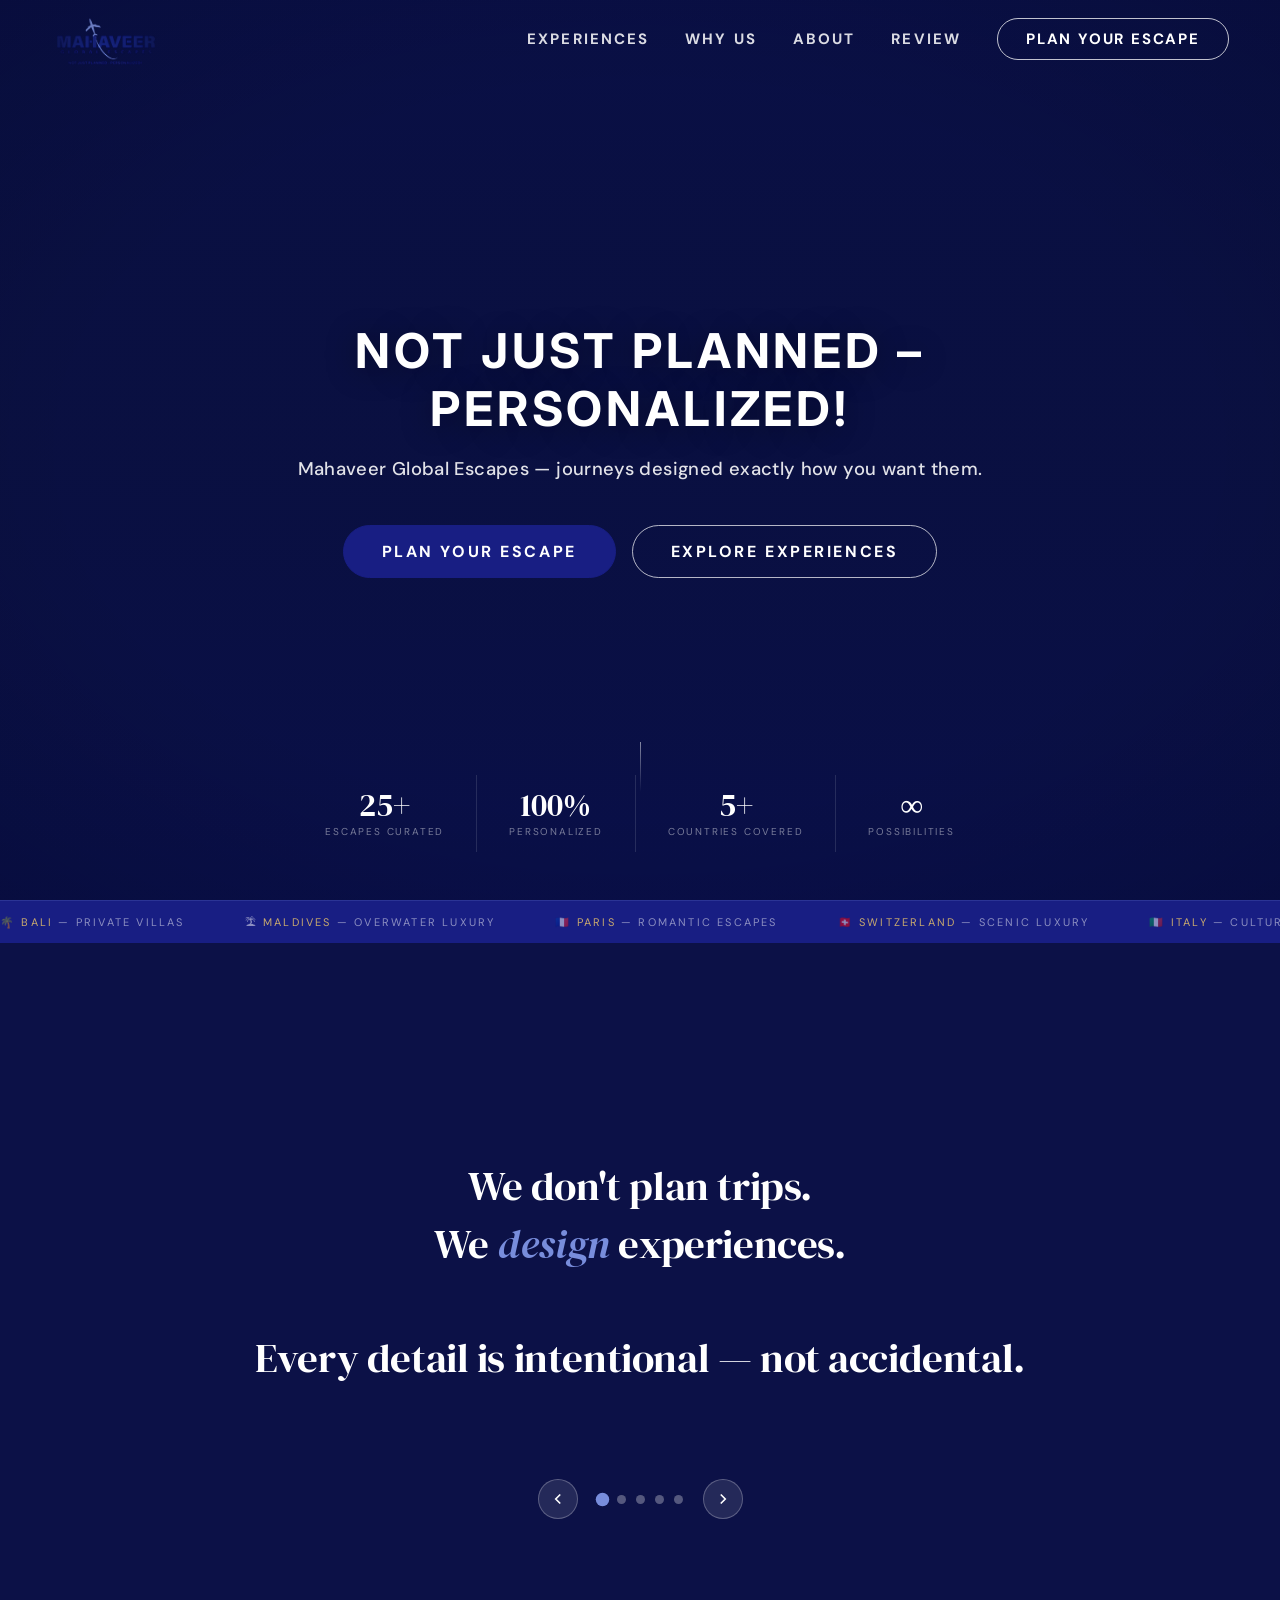
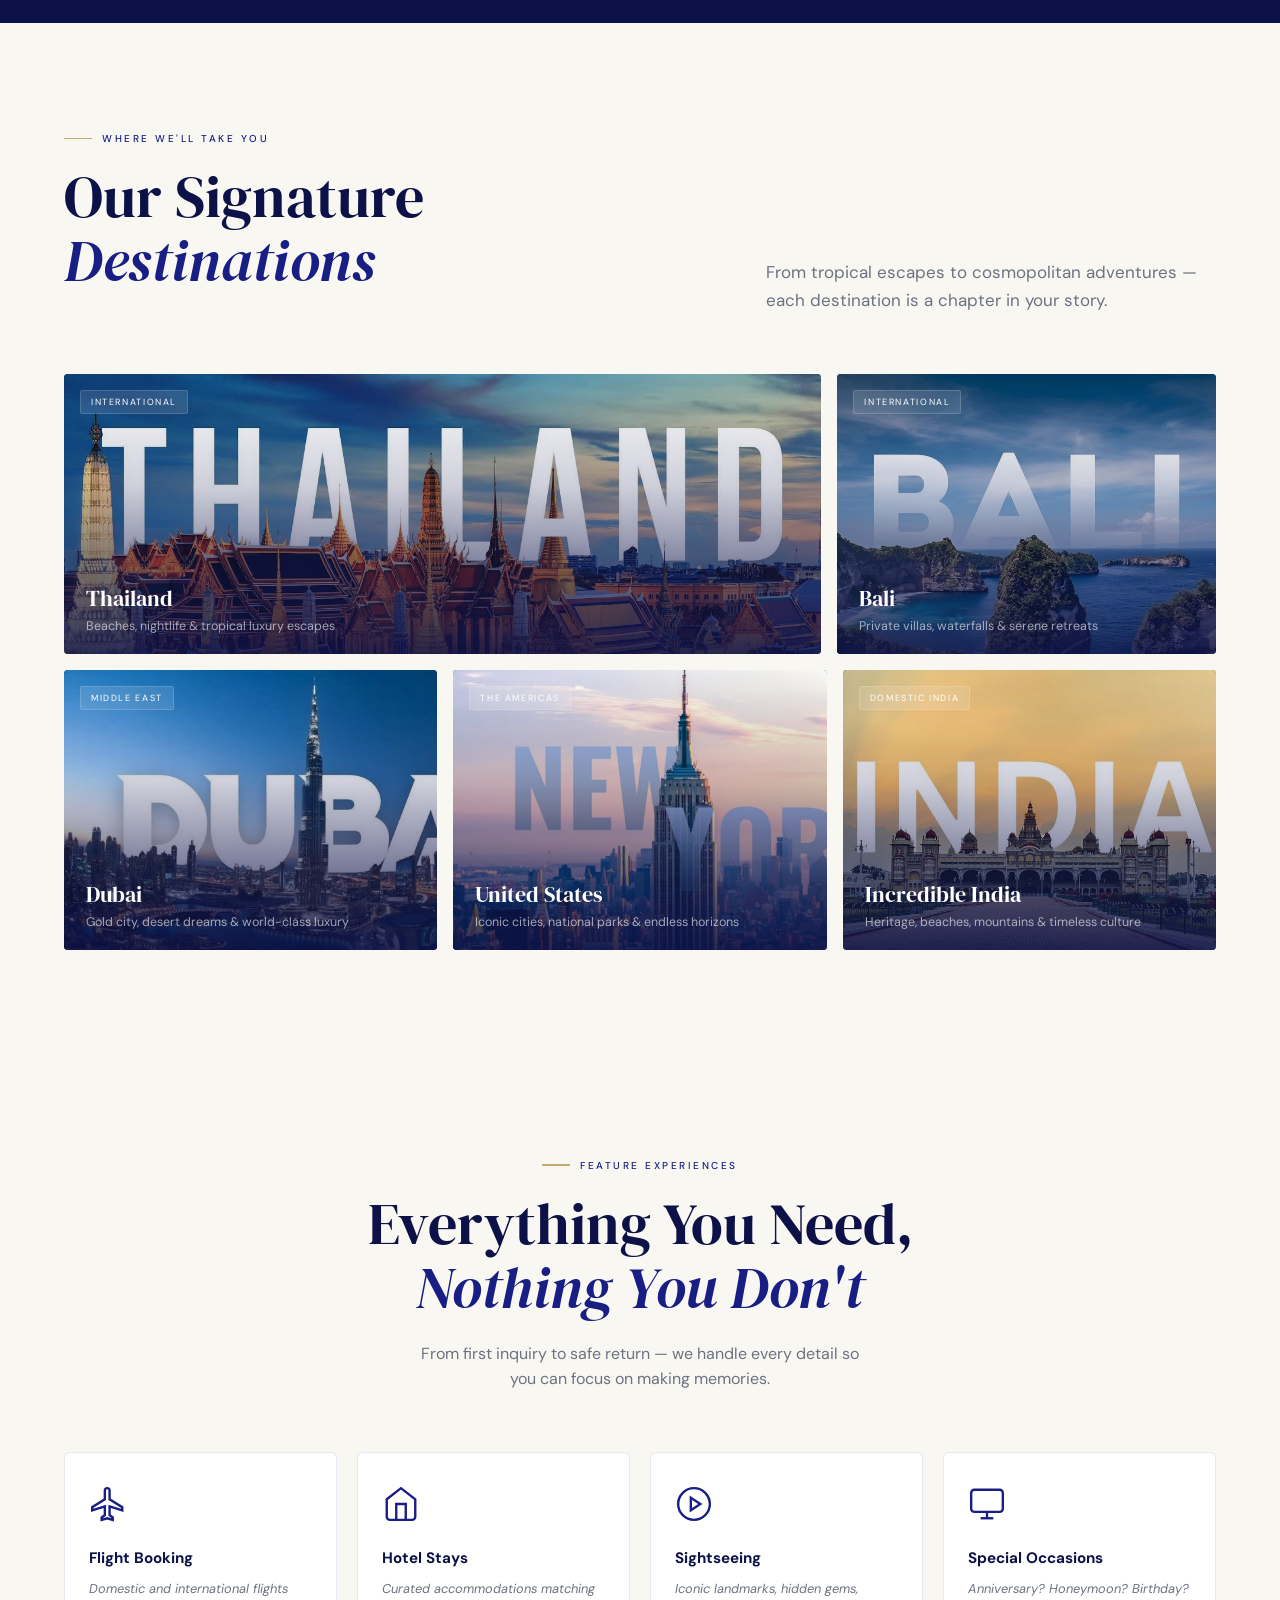
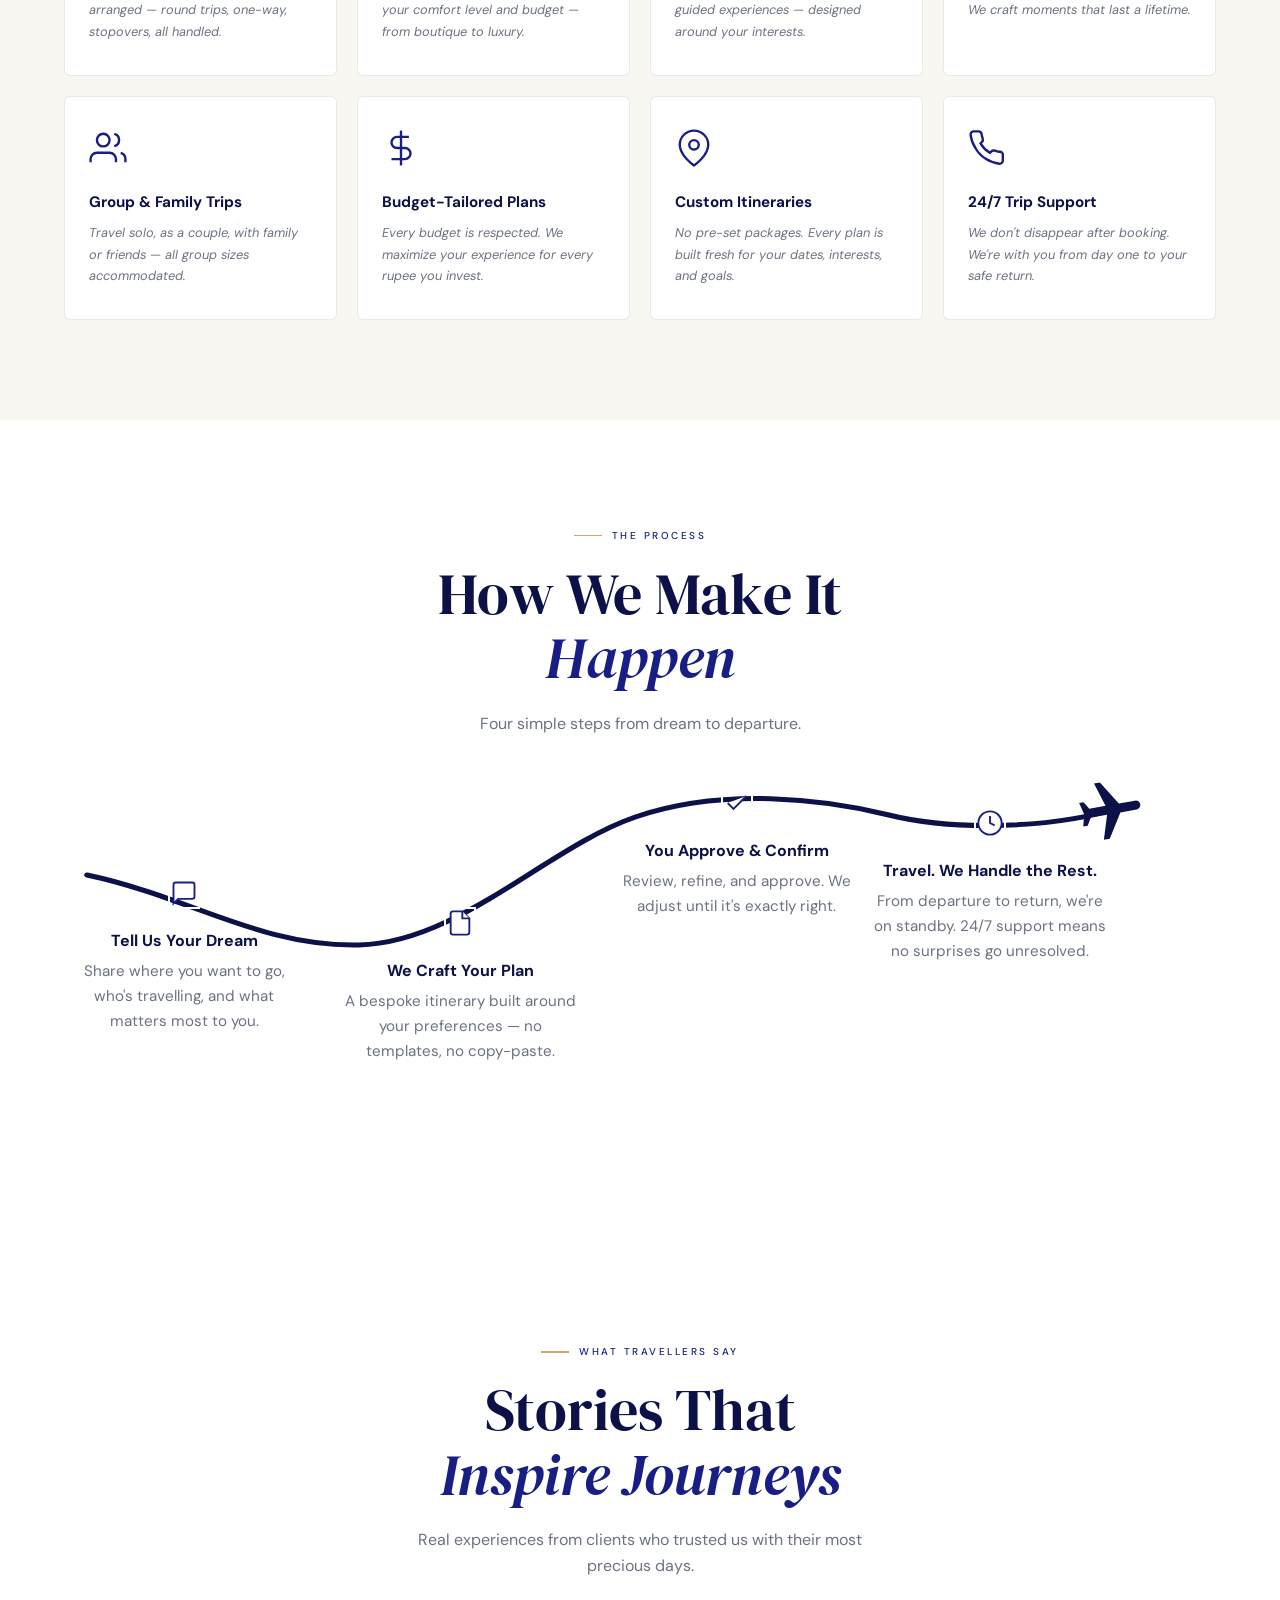
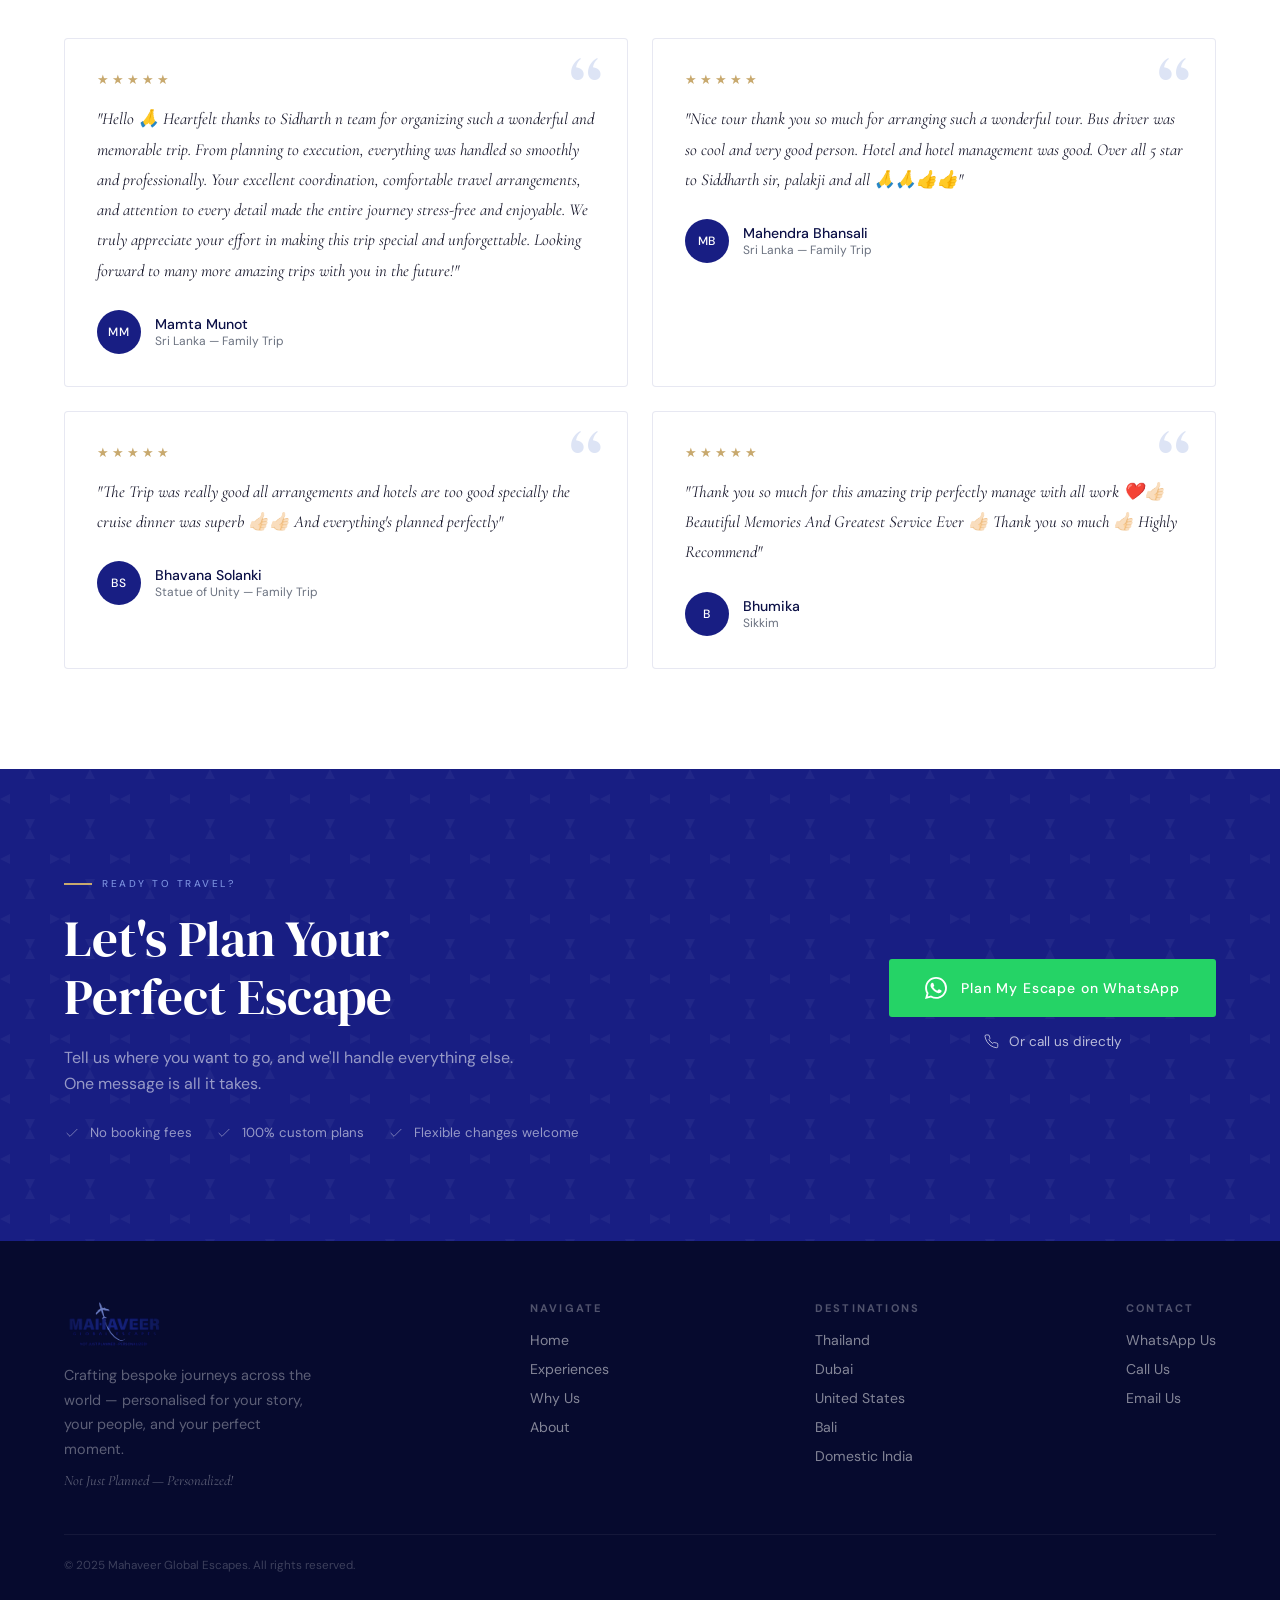
==== commit 35a11c17: "Update index.html" ====
--- a/index.html
+++ b/index.html
@@ -15,6 +15,7 @@
 <link href="https://fonts.googleapis.com/css2?family=DM+Serif+Display:ital@0;1&family=DM+Sans:wght@300;400;500;600&family=Cormorant+Garamond:ital,wght@1,400;1,500&display=swap" rel="stylesheet">
 <link href="https://fonts.googleapis.com/css2?family=Montserrat:wght@600;700;800&display=swap" rel="stylesheet">
 <link href="https://fonts.googleapis.com/css2?family=Inter:wght@400;500;600;700;800&display=swap" rel="stylesheet">
+<link rel="stylesheet" href="intro.css">
 <style>
 :root {
   --navy: #181e83;
@@ -473,7 +474,7 @@
       <li><a href="why-us.html">Why Us</a></li>
       <li><a href="about.html">About</a></li>
       <li><a href="#testimonials">Review</a></li>
-      <li><a href="#plan" class="nav-cta">Plan Your Trip</a></li>
+      <li><a href="https://wa.me/917410747800?text=Hi!%20I%20want%20to%20plan%20my%20escape." class="nav-cta">Plan Your Escape</a></li>
     </ul>
   </div>
   <button class="hamburger" id="hamburger" aria-label="Toggle navigation menu">
@@ -489,7 +490,7 @@
     <li><a href="about.html" class="mobile-nav-link">About</a></li>
     <li><a href="#testimonials" class="mobile-nav-link">Review</a></li>
   </ul>
-  <a href="#plan" class="mobile-cta mobile-nav-link">Plan Your Trip</a>
+  <a href="https://wa.me/917410747800?text=Hi!%20I%20want%20to%20plan%20a%20my%20escape." class="mobile-cta mobile-nav-link">Plan Your Escape</a>
 </div>
 
 <!-- ══ HERO ══ -->
@@ -501,12 +502,12 @@
     <h1 class="hero-title">Not Just Planned &ndash; Personalized!</h1>
     <p class="hero-subtitle">Mahaveer Global Escapes &mdash; journeys designed exactly how you want them.</p>
     <div class="hero-actions">
-      <a href="#plan" class="btn-primary">Plan My Trip</a>
+      <a href="https://wa.me/917410747800?text=Hi!%20I%20want%20to%20plan%20my%20escape." class="btn-primary">Plan Your Escape</a>
       <a href="experiences.html" class="btn-outline">Explore Experiences</a>
     </div>
   </div>
   <div class="hero-stats">
-    <div class="stat-pill"><div class="stat-num">25+</div><div class="stat-label">Trips Curated</div></div>
+    <div class="stat-pill"><div class="stat-num">25+</div><div class="stat-label">Escapes Curated</div></div>
     <div class="stat-pill"><div class="stat-num">100%</div><div class="stat-label">Personalized</div></div>
     <div class="stat-pill"><div class="stat-num">5+</div><div class="stat-label">Countries Covered</div></div>
     <div class="stat-pill"><div class="stat-num">&#8734;</div><div class="stat-label">Possibilities</div></div>
@@ -589,7 +590,7 @@
   <div class="destinations-layout reveal">
     <div class="top-row">
       <div class="dest-card">
-        <a href="DEST-THAILAND.html" class="dest-card-inner dest-thailand">
+        <a href="dest-thailand.html" class="dest-card-inner dest-thailand">
           <div class="dest-image"></div><div class="dest-overlay"></div>
           <div class="dest-tag">International</div>
           <div class="dest-info"><h3>Thailand</h3><p>Beaches, nightlife &amp; tropical luxury escapes</p></div>
@@ -597,7 +598,7 @@
         </a>
       </div>
       <div class="dest-card">
-        <a href="DEST-BALI.html" class="dest-card-inner dest-bali">
+        <a href="dest-bali.html" class="dest-card-inner dest-bali">
           <div class="dest-image"></div><div class="dest-overlay"></div>
           <div class="dest-tag">International</div>
           <div class="dest-info"><h3>Bali</h3><p>Private villas, waterfalls &amp; serene retreats</p></div>
@@ -607,7 +608,7 @@
     </div>
     <div class="bottom-row">
       <div class="dest-card">
-        <a href="DEST-DUBAI.html" class="dest-card-inner dest-dubai">
+        <a href="dest-dubai.html" class="dest-card-inner dest-dubai">
           <div class="dest-image"></div><div class="dest-overlay"></div>
           <div class="dest-tag">Middle East</div>
           <div class="dest-info"><h3>Dubai</h3><p>Gold city, desert dreams &amp; world-class luxury</p></div>
@@ -615,7 +616,7 @@
         </a>
       </div>
       <div class="dest-card">
-        <a href="DEST-USA.html" class="dest-card-inner dest-usa">
+        <a href="dest-USA.html" class="dest-card-inner dest-usa">
           <div class="dest-image"></div><div class="dest-overlay"></div>
           <div class="dest-tag">The Americas</div>
           <div class="dest-info"><h3>United States</h3><p>Iconic cities, national parks &amp; endless horizons</p></div>
@@ -623,7 +624,7 @@
         </a>
       </div>
       <div class="dest-card">
-        <a href="DEST-INDIA.html" class="dest-card-inner dest-india">
+        <a href="dest-India.html" class="dest-card-inner dest-india">
           <div class="dest-image"></div><div class="dest-overlay"></div>
           <div class="dest-tag">Domestic India</div>
           <div class="dest-info"><h3>Incredible India</h3><p>Heritage, beaches, mountains &amp; timeless culture</p></div>
@@ -704,9 +705,9 @@
       </div>
     </div>
     <div class="cta-actions reveal">
-      <a href="https://wa.me/917410747800?text=Hi%20Mahaveer%20Global%20Escapes!%20I%20want%20to%20plan%20a%20trip." class="whatsapp-btn" target="_blank" rel="noopener">
+      <a href="https://wa.me/917410747800?text=Hi%20Mahaveer%20Global%20Escapes!%20I%20want%20to%20plan%20my%20escape." class="whatsapp-btn" target="_blank" rel="noopener">
         <svg viewBox="0 0 24 24" xmlns="http://www.w3.org/2000/svg"><path d="M17.472 14.382c-.297-.149-1.758-.867-2.03-.967-.273-.099-.471-.148-.67.15-.197.297-.767.966-.94 1.164-.173.199-.347.223-.644.075-.297-.15-1.255-.463-2.39-1.475-.883-.788-1.48-1.761-1.653-2.059-.173-.297-.018-.458.13-.606.134-.133.298-.347.446-.52.149-.174.198-.298.298-.497.099-.198.05-.371-.025-.52-.075-.149-.669-1.612-.916-2.207-.242-.579-.487-.5-.669-.51-.173-.008-.371-.01-.57-.01-.198 0-.52.074-.792.372-.272.297-1.04 1.016-1.04 2.479 0 1.462 1.065 2.875 1.213 3.074.149.198 2.096 3.2 5.077 4.487.709.306 1.262.489 1.694.625.712.227 1.36.195 1.871.118.571-.085 1.758-.719 2.006-1.413.248-.694.248-1.289.173-1.413-.074-.124-.272-.198-.57-.347m-5.421 7.403h-.004a9.87 9.87 0 01-5.031-1.378l-.361-.214-3.741.982.998-3.648-.235-.374a9.86 9.86 0 01-1.51-5.26c.001-5.45 4.436-9.884 9.888-9.884 2.64 0 5.122 1.03 6.988 2.898a9.825 9.825 0 012.893 6.994c-.003 5.45-4.437 9.884-9.885 9.884m8.413-18.297A11.815 11.815 0 0012.05 0C5.495 0 .16 5.335.157 11.892c0 2.096.547 4.142 1.588 5.945L.057 24l6.305-1.654a11.882 11.882 0 005.683 1.448h.005c6.554 0 11.89-5.335 11.893-11.893a11.821 11.821 0 00-3.48-8.413z"/></svg>
-        Plan My Trip on WhatsApp
+        Plan My Escape on WhatsApp
       </a>
       <a href="tel:+917410747800" class="call-link">
         <svg width="15" height="15" viewBox="0 0 24 24" fill="none" stroke="currentColor" stroke-width="1.5"><path d="M22 16.92v3a2 2 0 0 1-2.18 2 19.79 19.79 0 0 1-8.63-3.07A19.5 19.5 0 0 1 4.69 12 19.79 19.79 0 0 1 1.61 3.5A2 2 0 0 1 3.59 1.5h3a2 2 0 0 1 2 1.72c.127.96.361 1.903.7 2.81a2 2 0 0 1-.45 2.11L7.91 9.06a16 16 0 0 0 6 6l.92-.92a2 2 0 0 1 2.11-.45c.907.339 1.85.573 2.81.7A2 2 0 0 1 22 16.92z"/></svg>
@@ -724,9 +725,24 @@
       <p>Crafting bespoke journeys across the world — personalised for your story, your people, and your perfect moment.</p>
       <p class="footer-tagline">Not Just Planned — Personalized!</p>
     </div>
-    <div class="footer-links"><h5>Navigate</h5><ul><li><a href="index.html">Home</a></li><li><a href="experiences.html">Experiences</a></li><li><a href="why-us.html">Why Us</a></li><li><a href="about.html">About</a></li></ul></div>
-    <div class="footer-links"><h5>Destinations</h5><ul><li><a href="DEST-THAILAND.html">Thailand</a></li><li><a href="DEST-DUBAI.html">Dubai</a></li><li><a href="DEST-USA.html">United States</a></li><li><a href="DEST-BALI.html">Bali</a></li><li><a href="DEST-INDIA.html">Domestic India</a></li></ul></div>
-    <div class="footer-links"><h5>Contact</h5><ul><li><a href="https://wa.me/917410747800" target="_blank" rel="noopener">WhatsApp Us</a></li><li><a href="tel:+917410747800">Call Us</a></li><li><a href="https://mail.google.com/mail/?view=cm&fs=1&to=escapes@mahaveerglobal.in&su=Travel%20Inquiry" target="_blank" rel="noopener">Email Us</a></li></ul></div>
+    <div class="footer-links"><h5>Navigate</h5><ul>
+      <li><a href="index.html">Home</a></li>
+      <li><a href="experiences.html">Experiences</a></li>
+      <li><a href="why-us.html">Why Us</a></li>
+      <li><a href="about.html">About</a></li>
+    </ul></div>
+    <div class="footer-links"><h5>Destinations</h5><ul>
+      <li><a href="dest-thailand.html">Thailand</a></li>
+      <li><a href="dest-dubai.html">Dubai</a></li>
+      <li><a href="dest-USA.html">United States</a></li>
+      <li><a href="dest-bali.html">Bali</a></li>
+      <li><a href="dest-India.html">Domestic India</a></li>
+    </ul></div>
+    <div class="footer-links"><h5>Contact</h5><ul>
+      <li><a href="https://wa.me/917410747800" target="_blank" rel="noopener">WhatsApp Us</a></li>
+      <li><a href="tel:+917410747800">Call Us</a></li>
+      <li><a href="https://mail.google.com/mail/?view=cm&fs=1&to=escapes@mahaveerglobal.in&su=Travel%20Inquiry" target="_blank" rel="noopener">Email Us</a></li>
+    </ul></div>
   </div>
   <div class="footer-bottom">
     <p>© 2025 Mahaveer Global Escapes. All rights reserved.</p>
@@ -876,5 +892,6 @@
   }, { passive: true });
 }
 </script>
+<script src="intro.js"></script>
 </body>
-</html>+</html>
--- a/intro.css
+++ b/intro.css
@@ -0,0 +1,294 @@
+/* =========================================================
+   MAHAVEER GLOBAL ESCAPES
+   CINEMATIC WEBSITE INTRO
+   ========================================================= */
+
+
+/* =========================================================
+   PREVENT THE WEBSITE FROM SCROLLING
+   WHILE INTRO IS PLAYING
+   ========================================================= */
+
+body.mge-intro-active {
+    overflow: hidden;
+}
+
+
+/* =========================================================
+   MAIN INTRO SCREEN
+   ========================================================= */
+
+#mge-intro {
+    position: fixed;
+
+    inset: 0;
+
+    width: 100%;
+    height: 100vh;
+    height: 100dvh;
+
+    background: rgb(2, 18, 67);
+
+    color: #ffffff;
+
+    display: flex;
+    align-items: center;
+    justify-content: center;
+
+    z-index: 9999999;
+
+    opacity: 1;
+
+    visibility: visible;
+
+    pointer-events: auto;
+
+    transition:
+        opacity 1.1s cubic-bezier(0.4, 0, 0.2, 1),
+        visibility 1.1s ease;
+}
+
+
+/* =========================================================
+   INTRO CONTENT CONTAINER
+   ========================================================= */
+
+.mge-intro-content {
+
+    position: relative;
+
+    width: 90%;
+
+    max-width: 1000px;
+
+    display: flex;
+
+    flex-direction: column;
+
+    align-items: center;
+
+    justify-content: center;
+
+    text-align: center;
+}
+
+
+/* =========================================================
+   GREETING LINES
+   ========================================================= */
+
+.mge-intro-line {
+
+    position: relative;
+
+    width: 100%;
+
+    margin: 2px 0;
+
+    opacity: 0;
+
+    transform: translateY(18px);
+
+    font-family: 'Acumin-Pro';
+
+    font-size: clamp(2rem, 5vw, 4.5rem);
+
+    font-weight: 200;
+
+    line-height: 1.50;
+
+    letter-spacing: 0.02em;
+
+    color: #ffffff;
+
+    transition:
+        opacity 0.35s ease,
+        transform 0.35s cubic-bezier(0.4, 0, 0.2, 1);
+}
+
+
+/* =========================================================
+   ACTIVE GREETING
+   ========================================================= */
+
+.mge-intro-line.active {
+
+    opacity: 1;
+
+    transform: translateY(0);
+}
+
+
+/* =========================================================
+   BRAND NAME
+   ========================================================= */
+
+.mge-intro-brand {
+
+    position: absolute;
+
+    left: 50%;
+
+    top: 50%;
+
+    width: 90%;
+
+    transform:
+        translate(-50%, -50%)
+        scale(0.96);
+
+    opacity: 0;
+
+    font-family: 'DM Sans', sans-serif;
+
+    font-size: clamp(1rem, 2vw, 1.5rem);
+
+    font-weight: 600;
+
+    letter-spacing: 0.28em;
+
+    text-transform: uppercase;
+
+    color: #ffffff;
+
+    transition:
+        opacity 0.8s ease,
+        transform 0.8s cubic-bezier(0.4, 0, 0.2, 1);
+}
+
+
+/* =========================================================
+   ACTIVE BRAND NAME
+   ========================================================= */
+
+.mge-intro-brand.active {
+
+    opacity: 1;
+
+    transform:
+        translate(-50%, -50%)
+        scale(1);
+}
+
+
+/* =========================================================
+   GOLD LINE UNDER BRAND
+   ========================================================= */
+
+.mge-intro-brand::after {
+
+    content: "";
+
+    display: block;
+
+    width: 45px;
+
+    height: 1px;
+
+    margin: 18px auto 0;
+
+    background: #c8a96e;
+
+    transform: scaleX(0);
+
+    transition:
+        transform 0.8s ease 0.25s;
+}
+
+
+/* =========================================================
+   ACTIVATE GOLD LINE
+   ========================================================= */
+
+.mge-intro-brand.active::after {
+
+    transform: scaleX(1);
+}
+
+
+/* =========================================================
+   HIDE INTRO
+   ========================================================= */
+
+#mge-intro.mge-hide {
+
+    opacity: 0;
+
+    visibility: hidden;
+
+    pointer-events: none;
+}
+
+
+/* =========================================================
+   MOBILE
+   ========================================================= */
+
+@media (max-width: 600px) {
+
+    .mge-intro-content {
+
+        width: 92%;
+    }
+
+
+    .mge-intro-line {
+
+        font-size: clamp(2rem, 10vw, 3rem);
+
+        line-height: 1.08;
+
+        margin: 1px 0;
+    }
+
+
+    .mge-intro-brand {
+
+        font-size: 0.82rem;
+
+        letter-spacing: 0.20em;
+    }
+
+
+    .mge-intro-brand::after {
+
+        margin-top: 14px;
+    }
+}
+
+
+/* =========================================================
+   VERY SMALL SCREENS
+   ========================================================= */
+
+@media (max-width: 380px) {
+
+    .mge-intro-line {
+
+        font-size: 1.9rem;
+    }
+
+
+    .mge-intro-brand {
+
+        font-size: 0.72rem;
+
+        letter-spacing: 0.16em;
+    }
+}
+
+
+/* =========================================================
+   REDUCED MOTION ACCESSIBILITY
+   ========================================================= */
+
+@media (prefers-reduced-motion: reduce) {
+
+    #mge-intro,
+    .mge-intro-line,
+    .mge-intro-brand,
+    .mge-intro-brand::after {
+
+        transition: none !important;
+    }
+}
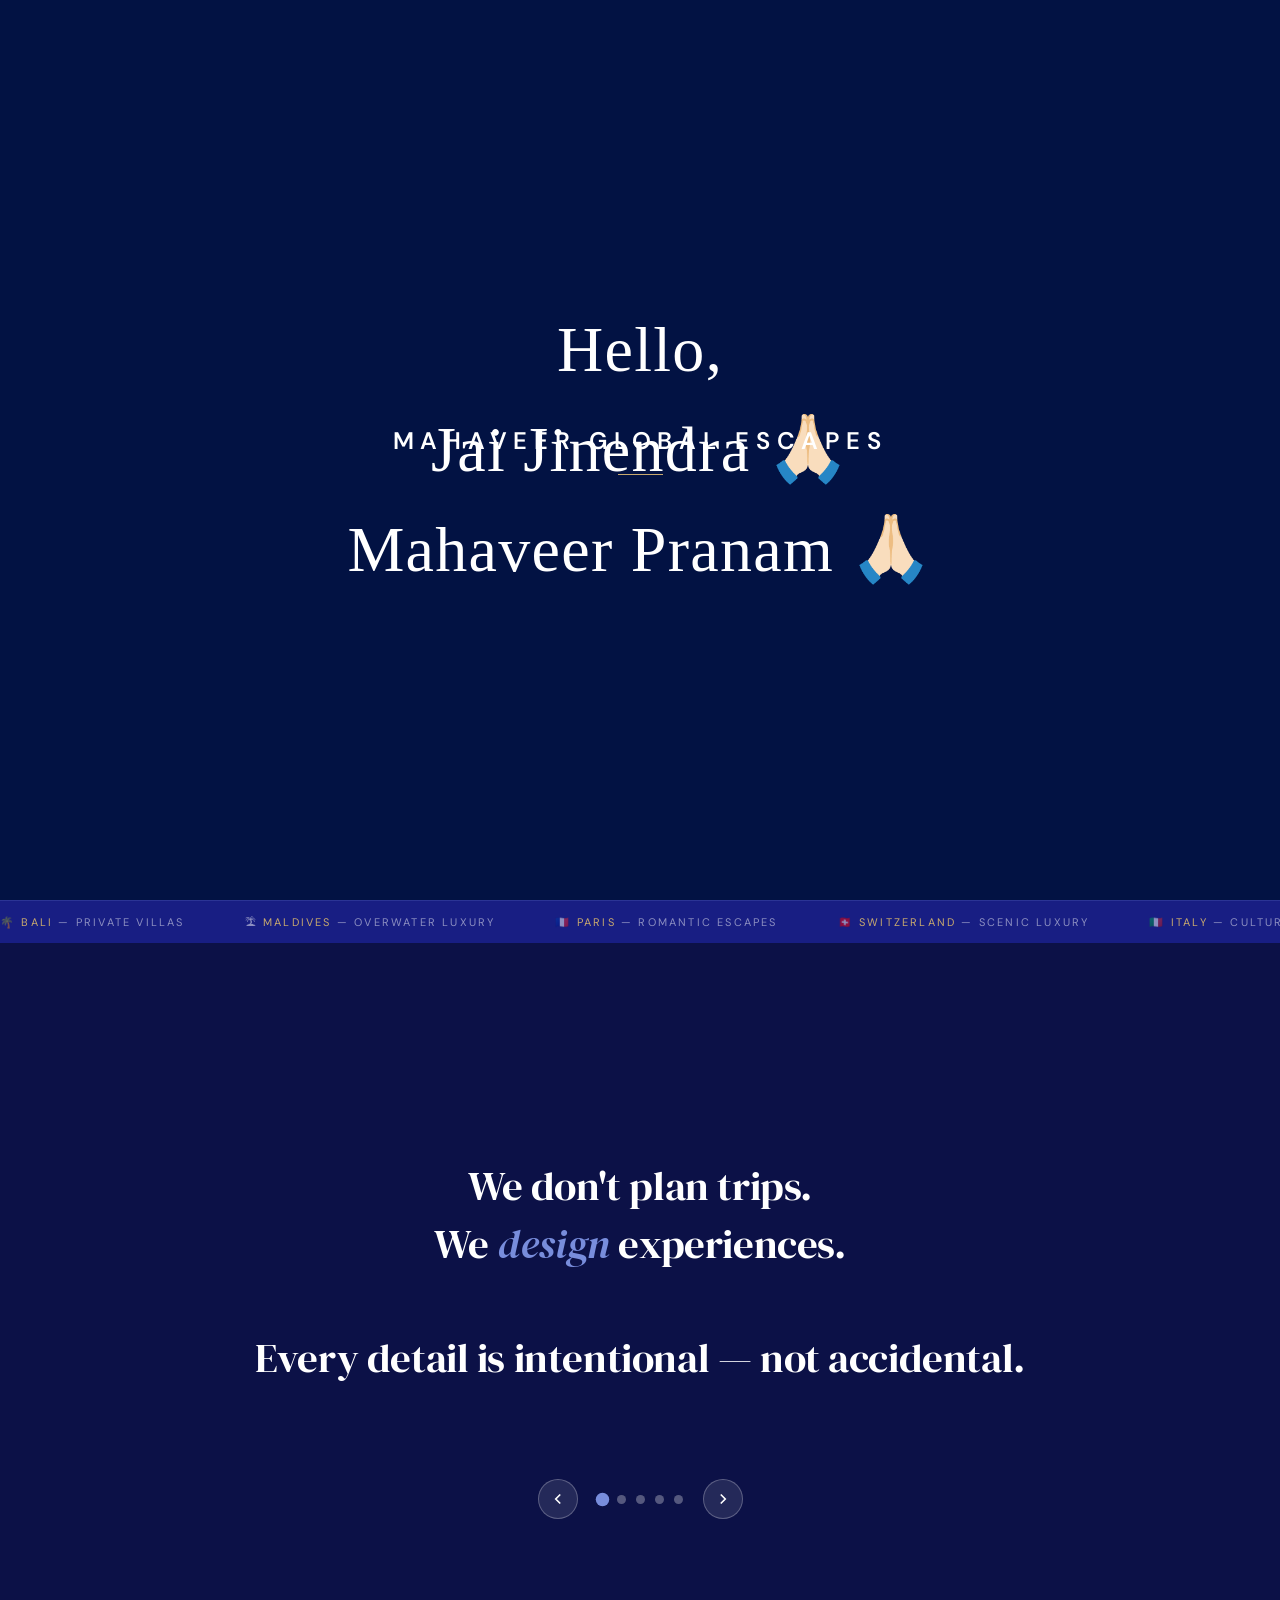
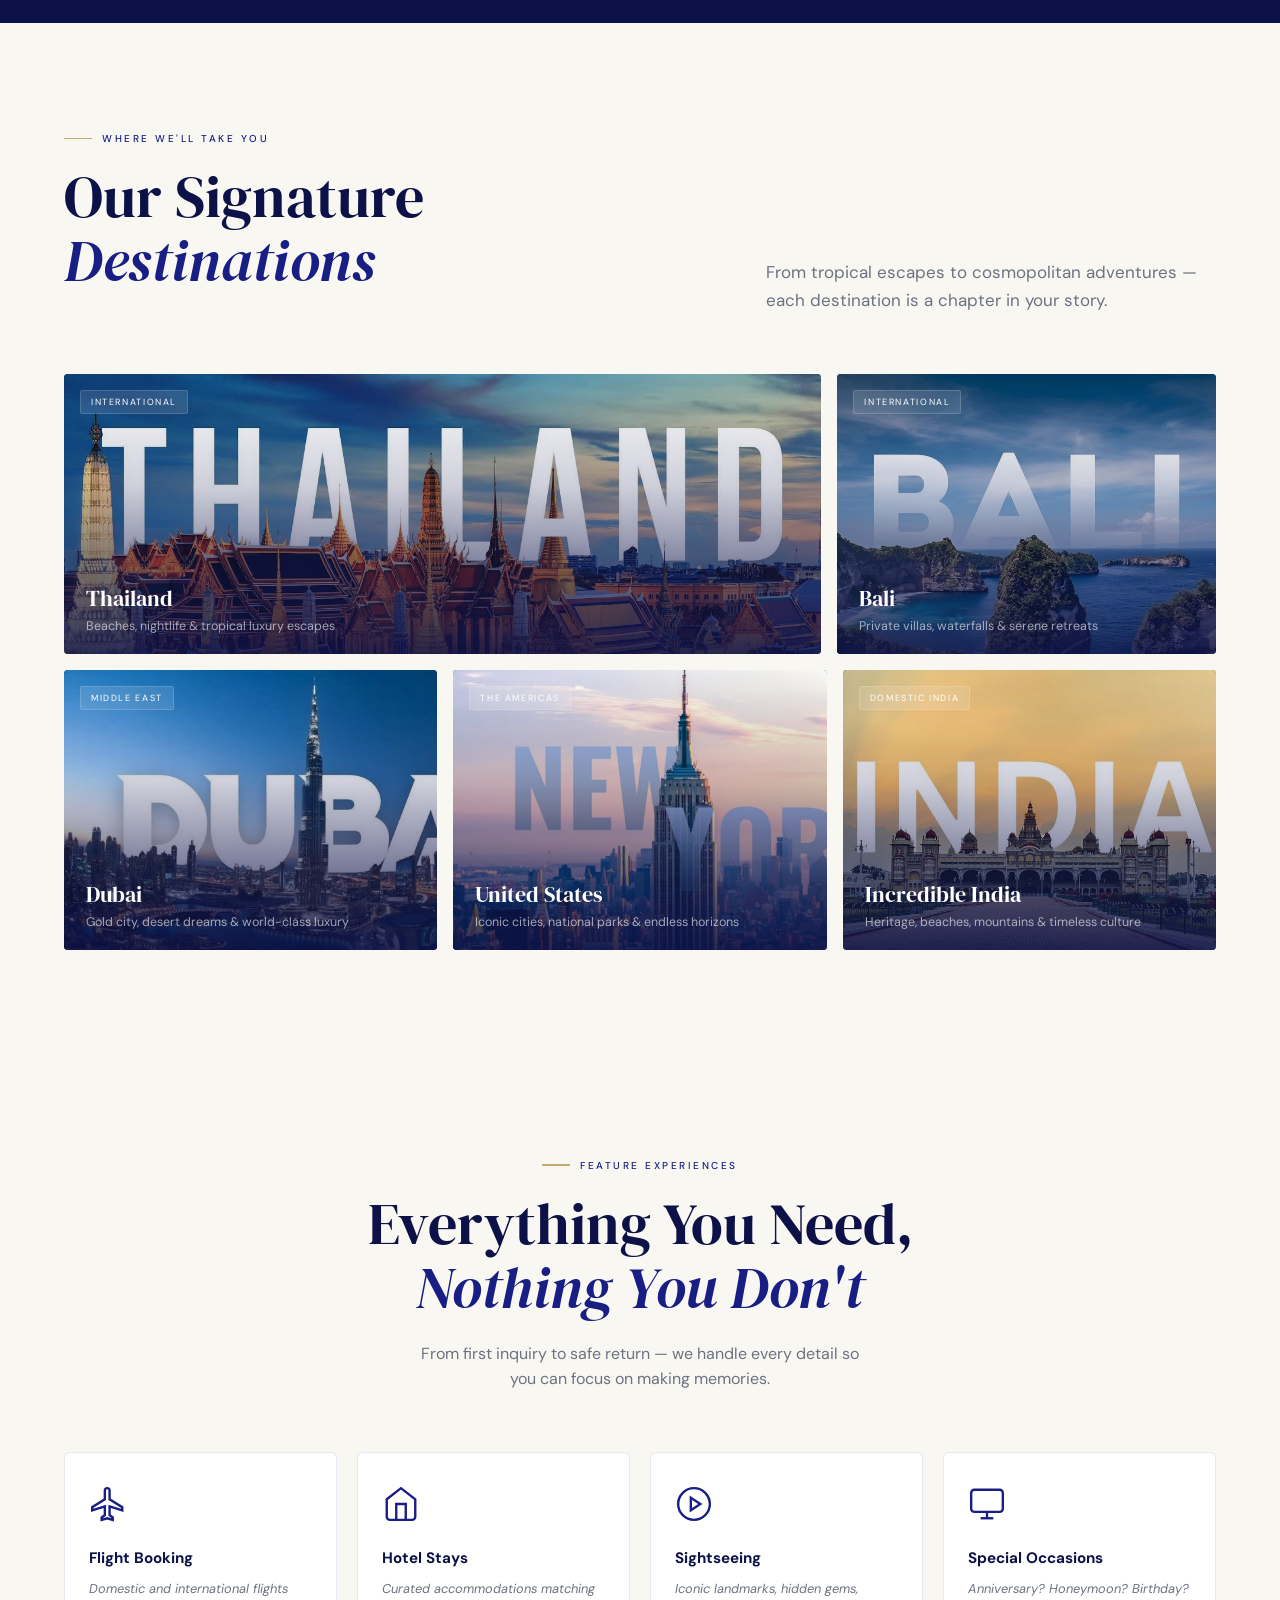
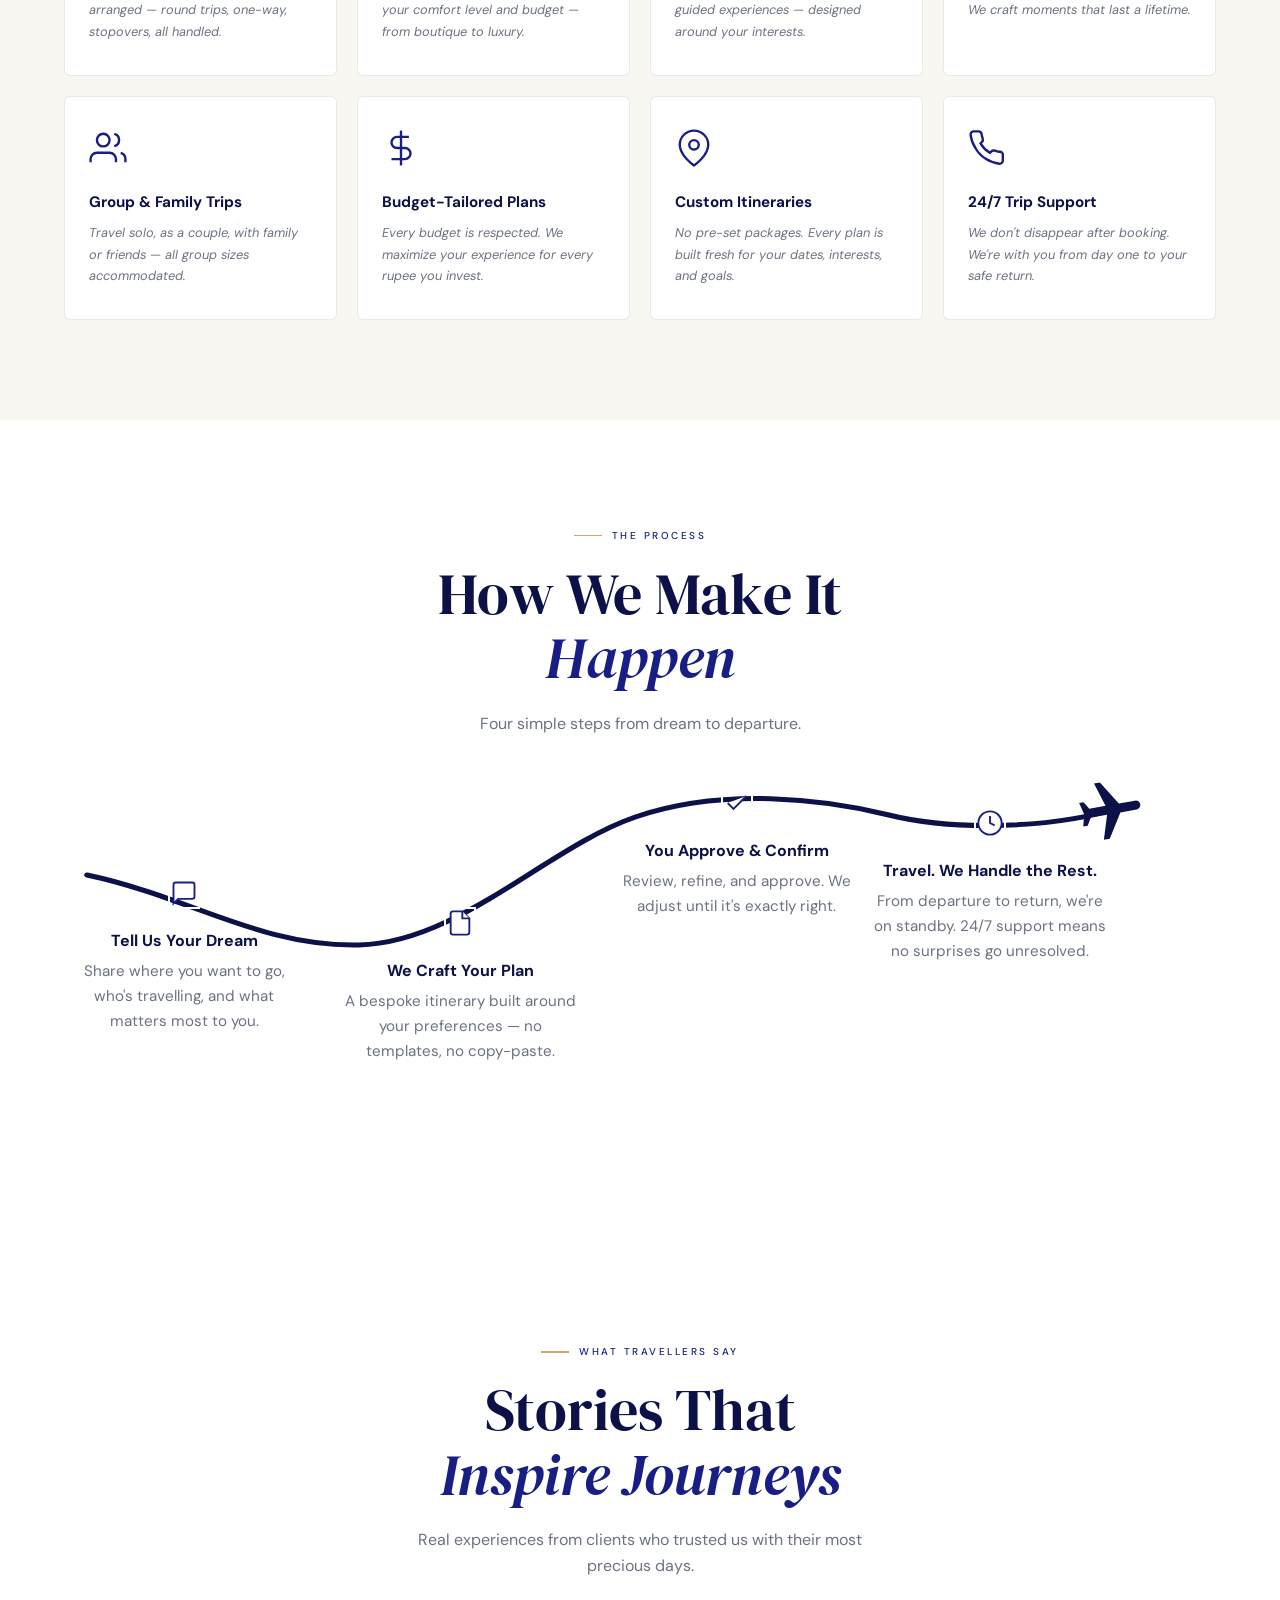
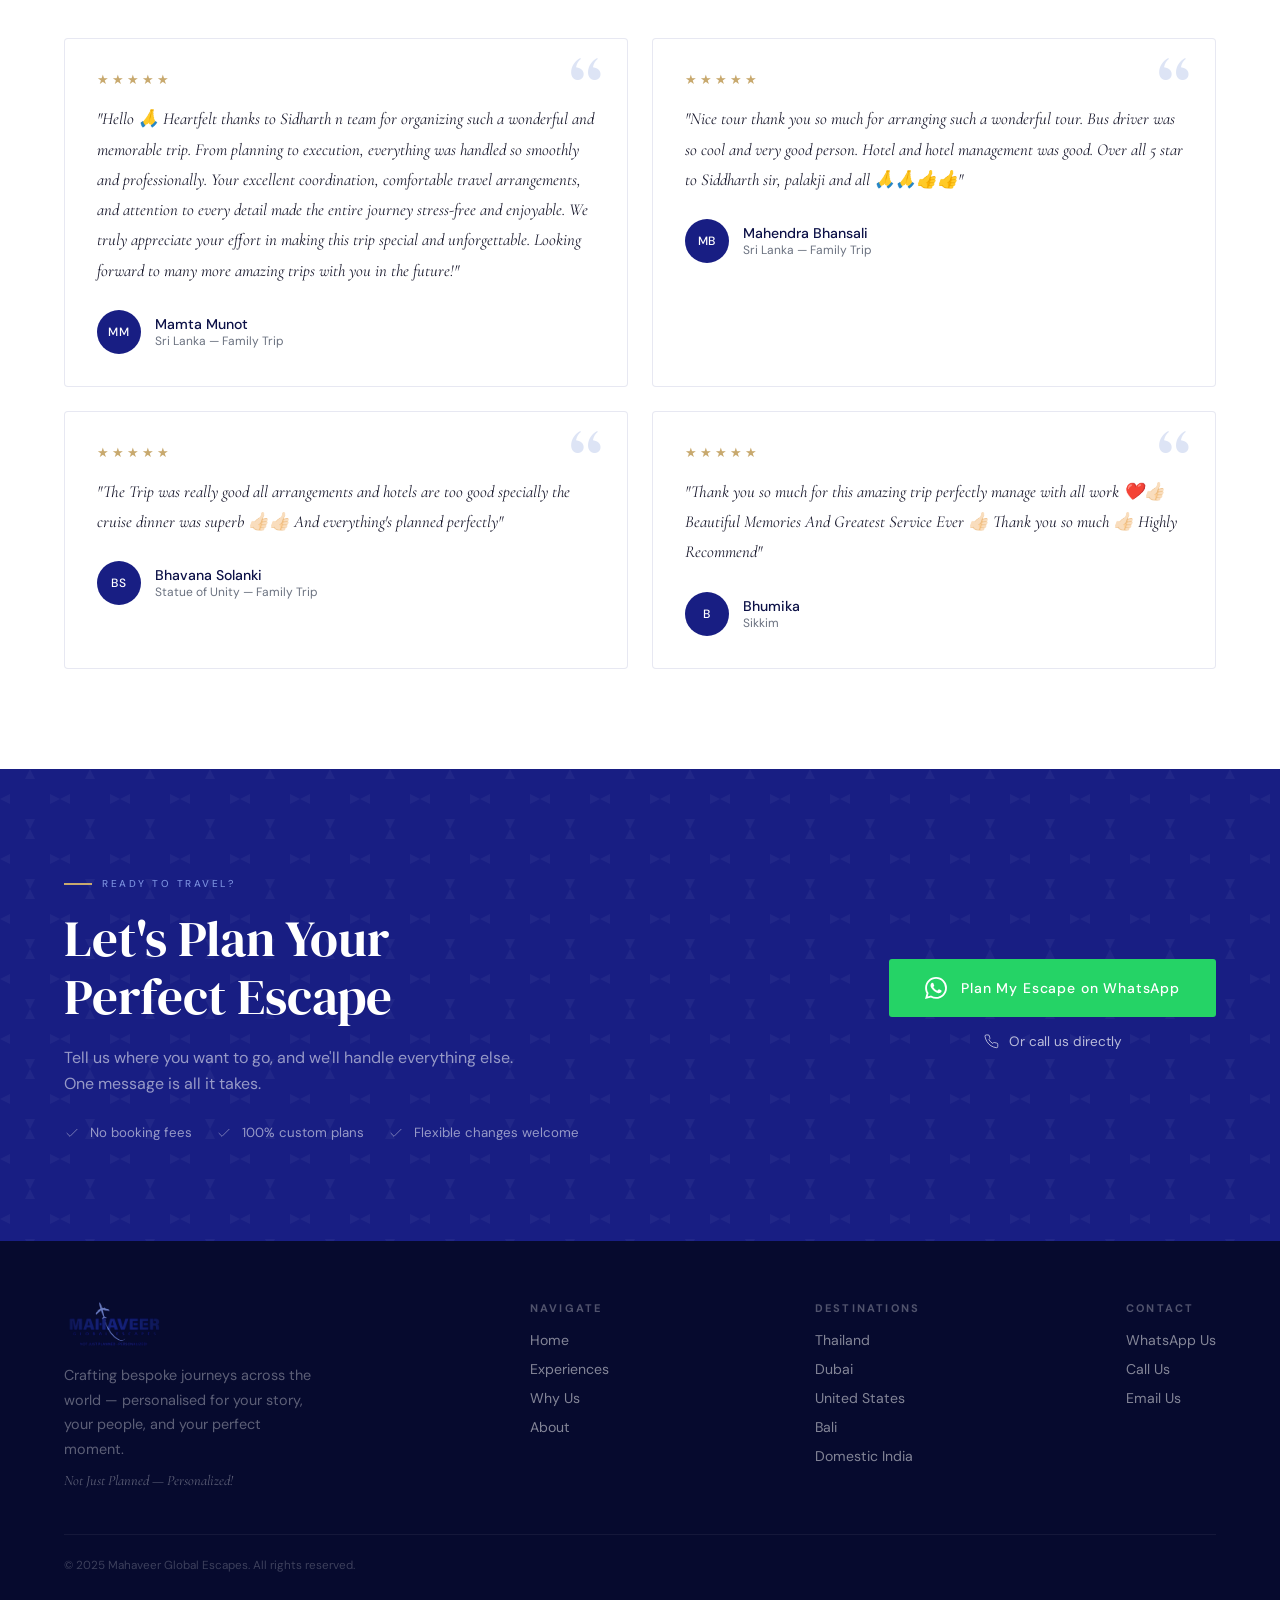
==== commit 1ef72538: "Update index.html" ====
--- a/index.html
+++ b/index.html
@@ -507,7 +507,7 @@
     </div>
   </div>
   <div class="hero-stats">
-    <div class="stat-pill"><div class="stat-num">25+</div><div class="stat-label">Escapes Curated</div></div>
+    <div class="stat-pill"><div class="stat-num">35+</div><div class="stat-label">Escapes Curated</div></div>
     <div class="stat-pill"><div class="stat-num">100%</div><div class="stat-label">Personalized</div></div>
     <div class="stat-pill"><div class="stat-num">5+</div><div class="stat-label">Countries Covered</div></div>
     <div class="stat-pill"><div class="stat-num">&#8734;</div><div class="stat-label">Possibilities</div></div>
